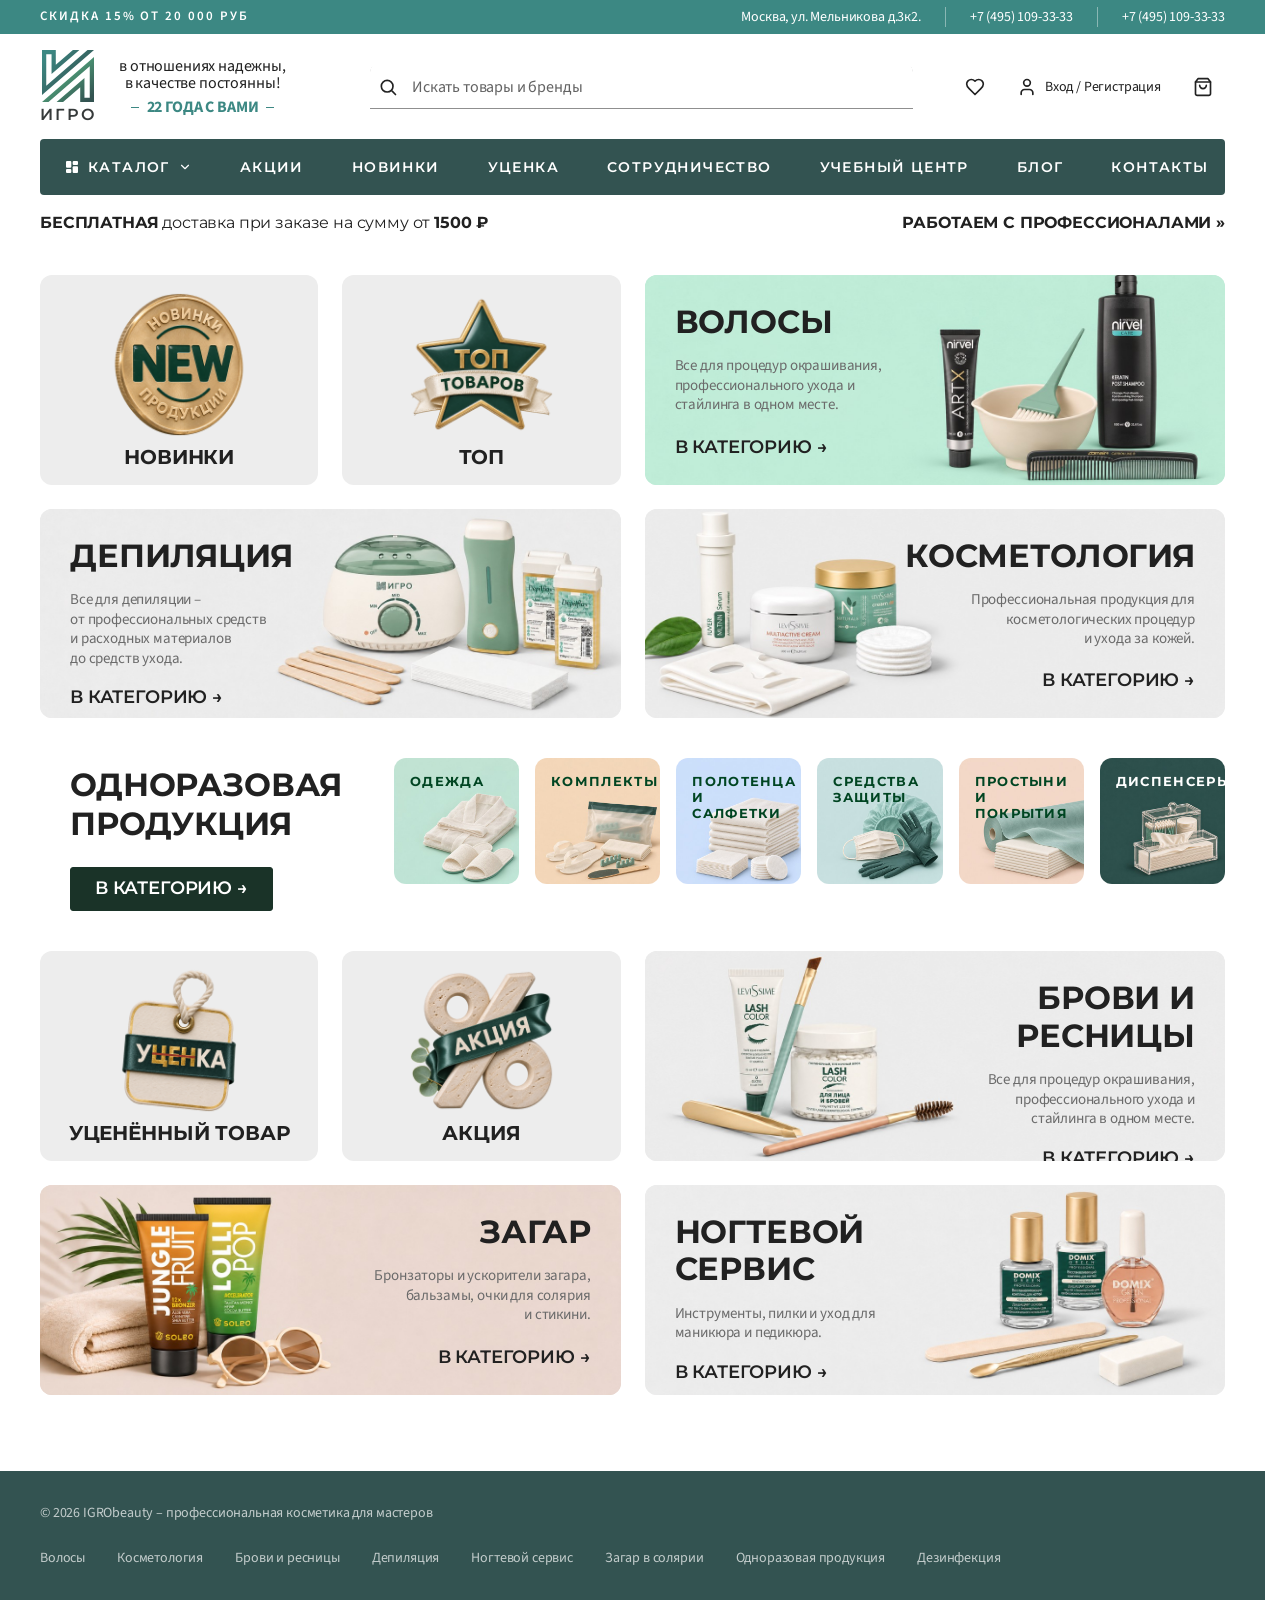
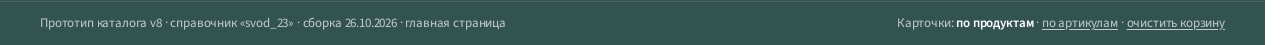
==== index.html @ 77a5858a "v8: копия каталога v7 (main, ab42304), версия v8, свои ключи корзины и избранного Co-Authored-By: Cl" ====
<!doctype html>
<html lang="ru">
<head>
<meta charset="utf-8">
<meta name="viewport" content="width=device-width, initial-scale=1">
<meta name="robots" content="noindex, nofollow">
<title>Каталог IGRObeauty – главная</title>
<link rel="stylesheet" href="ds/styles.css">
<link rel="stylesheet" href="styles.css">
</head>
<body class="igro" data-page="home" data-default="hair"><div class="ig-topbar"><div class="ig-container ig-topbar__inner">
  <div class="ig-topbar__promo">Скидка 15% от 20&nbsp;000 руб</div>
  <div class="ig-topbar__contacts"><span>Москва, ул. Мельникова д.3к2.</span><span class="ig-topbar__sep"></span><a href="tel:+74951093333">+7 (495) 109-33-33</a><span class="ig-topbar__sep"></span><a href="tel:+74951093333">+7 (495) 109-33-33</a></div>
</div></div><div class="ig-mast-slot"><div class="ig-mast is-clear" data-mast><header class="ig-header"><div class="ig-container ig-header__inner">
  <a class="ig-logo" href="index.html" aria-label="ИГРО – на главную"><span class="ig-logo__mark"><span class="ig-logo__sign"><svg class="ig-logo__svg" viewBox="0 0 343 343" aria-hidden="true" focusable="false"><path d="M0 0H91V97.674L203.908 0H246.706L63 158.919V28H28V235.476L300.202 0H343L0 296.721V0Z" fill="url(#lgA_l)"/><path d="M343 342.998H252V245.324L139.092 342.998H96.294L280 184.079V314.998H315V107.522L42.798 342.998H0L343 46.2773V342.998Z" fill="url(#lgB_l)"/><defs><linearGradient id="lgA_l" x1="246.404" y1="265.103" x2="13.109" y2="51.0724" gradientUnits="userSpaceOnUse"><stop stop-color="#335351"/><stop offset="1" stop-color="#3C8883"/></linearGradient><linearGradient id="lgB_l" x1="343" y1="292.837" x2="162.212" y2="80.1451" gradientUnits="userSpaceOnUse"><stop stop-color="#335351"/><stop offset="0.8898" stop-color="#50A27B"/></linearGradient></defs></svg><svg class="ig-logo__svg-dark" viewBox="0 0 343 343" aria-hidden="true" focusable="false"><path d="M0 0H91V97.674L203.908 0H246.706L63 158.919V28H28V235.476L300.202 0H343L0 296.721V0Z" fill="url(#lgA_d)"/><path d="M343 342.998H252V245.324L139.092 342.998H96.294L280 184.079V314.998H315V107.522L42.798 342.998H0L343 46.2773V342.998Z" fill="url(#lgB_d)"/><defs><linearGradient id="lgA_d" x1="246.404" y1="265.103" x2="13.109" y2="51.0724" gradientUnits="userSpaceOnUse"><stop stop-color="#94E6BC"/><stop offset="1" stop-color="#3C8883"/></linearGradient><linearGradient id="lgB_d" x1="343" y1="292.837" x2="162.212" y2="80.1451" gradientUnits="userSpaceOnUse"><stop stop-color="#94E6BC"/><stop offset="0.8898" stop-color="#50A27B"/></linearGradient></defs></svg></span><span class="ig-logo__word">ИГРО</span></span><span class="ig-logo__tagline"><span class="ig-logo__motto">в отношениях надежны,<br>в качестве постоянны!</span><span class="ig-logo__years">22 года с вами</span></span></a>
  <div class="igro-search ig-search" role="search"><span class="igro-search__icon"><i class="ig-ic ig-ic--search ig-ic-20" aria-hidden="true"></i></span><input class="igro-search__input" type="search" placeholder="Искать товары и бренды" aria-label="Поиск"></div>
  <div class="ig-actions"><button type="button" class="igro-icon-btn igro-icon-btn--ghost ig-search-btn" data-search-open aria-label="Поиск"><i class="ig-ic ig-ic--search ig-ic-20" aria-hidden="true"></i></button><button type="button" class="igro-icon-btn igro-icon-btn--ghost" aria-label="Избранное"><i class="ig-ic ig-ic--heart ig-ic-20" aria-hidden="true"></i></button><button type="button" class="ig-action" aria-label="Вход / Регистрация"><i class="ig-ic ig-ic--user ig-ic-20" aria-hidden="true"></i><span class="ig-action__label">Вход / Регистрация</span></button><button type="button" class="ig-action ig-cart" data-cart aria-label="Корзина пуста"><span class="ig-cart__icon"><i class="ig-ic ig-ic--cart ig-ic-20" aria-hidden="true"></i><span class="ig-cart__count" aria-hidden="true" hidden></span></span><span class="ig-cart__sum" aria-hidden="true" hidden></span></button></div>
</div></header><nav class="ig-mainnav"><div class="ig-container ig-mainnav__inner">
  <div class="ig-mainnav__list"><a class="ig-navlink" href="index.html" data-toggle="mega" aria-expanded="false"><i class="ig-ic ig-ic--grid ig-ic-16" aria-hidden="true"></i> Каталог <i class="ig-ic ig-ic--chevron ig-ic-14" aria-hidden="true"></i></a></div>
  <div class="ig-mainnav__list ig-mainnav__list--end"><a class="ig-navlink" href="#">Акции</a><a class="ig-navlink" href="#">Новинки</a><a class="ig-navlink" href="#">Уценка</a><a class="ig-navlink" href="#">Сотрудничество</a><a class="ig-navlink" href="#">Учебный центр</a><a class="ig-navlink" href="#">Блог</a><a class="ig-navlink" href="#">Контакты</a></div>
  </div>
  <div class="ig-mega ig-mega--sidebar" id="mega" aria-hidden="true"></div>
</nav></div></div><div id="page"><main class="ig-home">
<div class="ig-container">
  <div class="ig-home__strip">
    <p class="ig-home__delivery"><b>Бесплатная</b> доставка при заказе на&nbsp;сумму от&nbsp;<b>1500&nbsp;₽</b></p>
    <a class="ig-home__pro" href="#">Работаем с профессионалами&nbsp;»</a>
  </div>

  <h1 class="igro-sr-only">Каталог IGRObeauty</h1>

  <nav class="ig-home__top" aria-label="Подборки и разделы">
    <a class="ig-promo ig-promo--new" href="#"><img src="assets/home/promo-new.png" width="608" height="608" alt="" decoding="async"><span class="ig-promo__t">Новинки</span></a>
    <a class="ig-promo ig-promo--top" href="#"><img src="assets/home/promo-top.png" width="608" height="608" alt="" decoding="async"><span class="ig-promo__t">Топ</span></a>
    <a class="ig-cat" href="category.html" style="--cat-img: url(&quot;assets/home/cat-hair.jpg&quot;); --cat-bg: #bfecd8">
      <span class="ig-cat__body"><span class="ig-cat__t">Волосы</span><span class="ig-cat__d">Все для процедур окрашивания, профессионального ухода и стайлинга в&nbsp;одном месте.</span><span class="ig-cat__go">В категорию →</span></span>
    </a>
    <a class="ig-cat" href="category.html?id=depilation" style="--cat-img: url(&quot;assets/home/cat-depil.jpg&quot;); --cat-bg: #ededed">
      <span class="ig-cat__body"><span class="ig-cat__t">Депиляция</span><span class="ig-cat__d">Все для депиляции – от&nbsp;профессиональных средств и&nbsp;расходных материалов до&nbsp;средств ухода.</span><span class="ig-cat__go">В категорию →</span></span>
    </a>
    <a class="ig-cat ig-cat--end" href="category.html?id=cosmetology" style="--cat-img: url(&quot;assets/home/cat-cosmet.jpg&quot;); --cat-bg: #ededed">
      <span class="ig-cat__body"><span class="ig-cat__t">Косметология</span><span class="ig-cat__d">Профессиональная продукция для косметологических процедур и&nbsp;ухода за&nbsp;кожей.</span><span class="ig-cat__go">В категорию →</span></span>
    </a>
  </nav>


  <section class="ig-dispo" aria-labelledby="ig-dispo-t">
    <div class="ig-dispo__head">
      <h2 class="ig-dispo__t" id="ig-dispo-t">Одноразовая продукция</h2>
      <a class="igro-btn igro-btn--dark ig-dispo__btn" href="category.html?id=disposable">В категорию →</a>
    </div>
    <ul class="ig-dispo__list">
      <li><a class="ig-banner" data-banner="dispo-odnorazovaya-odezhda" href="subcategory.html?id=dispo-odnorazovaya-odezhda" title="Одноразовая одежда"><img class="ig-banner__img" src="assets/banners/dispo-odnorazovaya-odezhda.jpg" width="480" height="480" alt="" loading="lazy" decoding="async"><span class="ig-banner__t">Одежда</span></a></li>
      <li><a class="ig-banner" data-banner="dispo-odnorazovye-komplekty" href="subcategory.html?id=dispo-odnorazovye-komplekty" title="Одноразовые комплекты"><img class="ig-banner__img" src="assets/banners/dispo-odnorazovye-komplekty.jpg" width="480" height="480" alt="" loading="lazy" decoding="async"><span class="ig-banner__t">Комплекты</span></a></li>
      <li><a class="ig-banner" data-banner="dispo-polotenca-i-salfetki" href="subcategory.html?id=dispo-polotenca-i-salfetki" title="Полотенца и салфетки"><img class="ig-banner__img" src="assets/banners/dispo-polotenca-i-salfetki.jpg" width="480" height="480" alt="" loading="lazy" decoding="async"><span class="ig-banner__t">Полотенца и салфетки</span></a></li>
      <li><a class="ig-banner" data-banner="dispo-sredstva-dlya-zaschity" href="subcategory.html?id=dispo-sredstva-dlya-zaschity" title="Средства для защиты"><img class="ig-banner__img" src="assets/banners/dispo-sredstva-dlya-zaschity.jpg" width="480" height="480" alt="" loading="lazy" decoding="async"><span class="ig-banner__t">Средства защиты</span></a></li>
      <li><a class="ig-banner" data-banner="dispo-prostyni-i-pokrytiya" href="subcategory.html?id=dispo-prostyni-i-pokrytiya" title="Простыни и покрытия"><img class="ig-banner__img" src="assets/banners/dispo-prostyni-i-pokrytiya.jpg" width="480" height="480" alt="" loading="lazy" decoding="async"><span class="ig-banner__t">Простыни и покрытия</span></a></li>
      <li><a class="ig-banner" data-banner="dispo-dispensery-i-oborudovanie-dlya-rashodnyh-materialov" href="subcategory.html?id=dispo-dispensery-i-oborudovanie-dlya-rashodnyh-materialov" title="Диспенсеры и оборудование для расходных материалов"><img class="ig-banner__img" src="assets/banners/dispo-dispensery-i-oborudovanie-dlya-rashodnyh-materialov.jpg" width="480" height="480" alt="" loading="lazy" decoding="async"><span class="ig-banner__t">Диспенсеры</span></a></li>
    </ul>
  </section>

  <div class="ig-home__top">
    <a class="ig-promo ig-promo--markdown" href="#"><img src="assets/home/promo-markdown.png" width="608" height="608" alt="" decoding="async"><span class="ig-promo__t">Уценённый товар</span></a>
    <a class="ig-promo ig-promo--sale" href="#"><img src="assets/home/promo-sale.png" width="608" height="608" alt="" decoding="async"><span class="ig-promo__t">Акция</span></a>
    <a class="ig-cat ig-cat--end" href="category.html?id=brows" style="--cat-img: url(&quot;assets/home/cat-brows.jpg&quot;); --cat-bg: #ededed">
      <span class="ig-cat__body"><span class="ig-cat__t">Брови и ресницы</span><span class="ig-cat__d">Все для процедур окрашивания, профессионального ухода и стайлинга в&nbsp;одном месте.</span><span class="ig-cat__go">В категорию →</span></span>
    </a>
  </div>


  <div class="ig-cats">
    <a class="ig-cat ig-cat--end" href="category.html?id=tanning" style="--cat-img: url(&quot;assets/home/cat-tan.jpg&quot;); --cat-bg: #e8d7cf">
      <span class="ig-cat__body"><span class="ig-cat__t">Загар</span><span class="ig-cat__d">Бронзаторы и&nbsp;ускорители загара, бальзамы, очки для солярия и&nbsp;стикини.</span><span class="ig-cat__go">В категорию →</span></span>
    </a>
    <a class="ig-cat" href="category.html?id=nails" style="--cat-img: url(&quot;assets/home/cat-nails.jpg&quot;); --cat-bg: #ededed">
      <span class="ig-cat__body"><span class="ig-cat__t">Ногтевой сервис</span><span class="ig-cat__d">Инструменты, пилки и&nbsp;уход для маникюра и&nbsp;педикюра.</span><span class="ig-cat__go">В категорию →</span></span>
    </a>
  </div>
</div>
</main></div><div class="ig-scrim" data-close></div><aside class="ig-drawer" id="drawer-filters" role="dialog" aria-modal="true" aria-labelledby="drawer-filters-title" aria-hidden="true">
  <div class="ig-drawer__head"><h2 class="igro-h3 ig-drawer__title" id="drawer-filters-title">Фильтры</h2><button type="button" class="igro-icon-btn igro-icon-btn--ghost ig-drawer__close" data-close aria-label="Закрыть"><i class="ig-ic ig-ic--close ig-ic-20" aria-hidden="true"></i></button></div>
  <div class="ig-drawer__body ig-facets"></div>
  <div class="ig-drawer__foot"><button type="button" class="igro-btn igro-btn--primary igro-btn--lg" data-apply>Показать</button><button type="button" class="igro-btn igro-btn--secondary igro-btn--lg" data-close data-reset>Сбросить</button></div>
</aside><footer class="ig-footer"><div class="ig-container ig-footer__inner">
  <span>© 2026 IGRObeauty&nbsp;– профессиональная косметика для мастеров</span>
  <nav class="ig-footer__nav" id="ig-footer-nav"></nav>
</div><div class="ig-container ig-proto" id="ig-proto"></div></footer>
<script src="data.js"></script>
<script src="render.js"></script>
<script src="script.js"></script>
</body>
</html>
---- ds/styles.css ----
/* ==========================================================================
   IGRObeauty Design System — global entry point (v7).
   Consumers link THIS one file. Imports only; no rules declared here.
   ========================================================================== */
@import url("tokens/fonts.css");
@import url("tokens/colors.css");
@import url("tokens/typography.css");
@import url("tokens/spacing.css");
@import url("tokens/elevation.css");
@import url("tokens/layout.css");
@import url("tokens/deprecated.css");
@import url("tokens/base.css");
@import url("components.css");
---- styles.css ----
/* ==========================================================================
   IGRObeauty — каталог v8: стили страниц поверх дизайн-системы.
   Дизайн-система — DS 3.0 (igro-design-system/igrobeauty-ds, метка ds-3.0; в Figma — «0. Design System 3.0»),
   копия лежит в ds/ и подключается раньше этого файла: токены, base.css и компоненты igro-*.

   Правила ДС, которым следует файл:
   · только семантические токены: цвет --text-* / --surface-* / --border-* / --action-*, размеры --font-size-*,
     отступы --space-*, радиусы по роли, слои --z-*;
   · наведение — только внутри @media (hover: hover), нажатие — :active со scale(var(--press-scale));
   · фокус с клавиатуры — общий :focus-visible из ds/tokens/base.css, здесь его не убираем;
   · где у ДС есть компонент (кнопка, чип, крошки, пагинация, меню, чекбокс, переключатель, аккордеон,
     счётчик, цена, тост, пустое состояние) — разметка использует его классы igro-*, а здесь только раскладка.
   Значения не из ДС помечены комментарием: это геометрия из макетов Figma или цвета, взятые с картинок.
   ========================================================================== */

/* ==========================================================================
   ИКОНКИ — пути из набора ДС (components/core/Icon.jsx: сетка 24, линия 2, скруглённые концы).
   Рисуются маской, цвет берут из currentColor. Стрелки влево и фильтра в наборе нет — они из Lucide (readme §11).
   ========================================================================== */
.ig-ic {
  display: inline-block;
  flex: none;
  width: 20px; height: 20px;
  background-color: currentColor;
  -webkit-mask: var(--ic) center / contain no-repeat;
  mask: var(--ic) center / contain no-repeat;
}
.ig-ic-14 { width: 14px; height: 14px; }
.ig-ic-16 { width: 16px; height: 16px; }
.ig-ic-18 { width: 18px; height: 18px; }
.ig-ic-20 { width: 20px; height: 20px; }
.ig-ic-22 { width: 22px; height: 22px; }
.ig-ic-24 { width: 24px; height: 24px; }
.ig-ic--search      { --ic: url("data:image/svg+xml,%3Csvg%20xmlns=%27http://www.w3.org/2000/svg%27%20viewBox=%270%200%2024%2024%27%20fill=%27none%27%20stroke=%27%23000%27%20stroke-width=%272%27%20stroke-linecap=%27round%27%20stroke-linejoin=%27round%27%3E%3Cpath%20d=%27M11%2018C14.866%2018%2018%2014.866%2018%2011C18%207.13401%2014.866%204%2011%204C7.13401%204%204%207.13401%204%2011C4%2014.866%207.13401%2018%2011%2018Z%27/%3E%3Cpath%20d=%27M21%2021L17%2017%27/%3E%3C/svg%3E"); }
.ig-ic--heart       { --ic: url("data:image/svg+xml,%3Csvg%20xmlns=%27http://www.w3.org/2000/svg%27%20viewBox=%270%200%2024%2024%27%20fill=%27none%27%20stroke=%27%23000%27%20stroke-width=%272%27%20stroke-linecap=%27round%27%20stroke-linejoin=%27round%27%3E%3Cpath%20d=%27M19%2014C20.49%2012.54%2022%2010.79%2022%208.5C22%207.04131%2021.4205%205.64236%2020.3891%204.61091C19.3576%203.57946%2017.9587%203%2016.5%203C14.74%203%2013.5%203.5%2012%205C10.5%203.5%209.26%203%207.5%203C6.04131%203%204.64236%203.57946%203.61091%204.61091C2.57946%205.64236%202%207.04131%202%208.5C2%2010.8%203.5%2012.55%205%2014L12%2021L19%2014Z%27/%3E%3C/svg%3E"); }
.ig-ic--user        { --ic: url("data:image/svg+xml,%3Csvg%20xmlns=%27http://www.w3.org/2000/svg%27%20viewBox=%270%200%2024%2024%27%20fill=%27none%27%20stroke=%27%23000%27%20stroke-width=%272%27%20stroke-linecap=%27round%27%20stroke-linejoin=%27round%27%3E%3Cpath%20d=%27M19%2021V19C19%2017.9391%2018.5786%2016.9217%2017.8284%2016.1716C17.0783%2015.4214%2016.0609%2015%2015%2015H9C7.93913%2015%206.92172%2015.4214%206.17157%2016.1716C5.42143%2016.9217%205%2017.9391%205%2019V21%27/%3E%3Cpath%20d=%27M12%2011C14.2091%2011%2016%209.20914%2016%207C16%204.79086%2014.2091%203%2012%203C9.79086%203%208%204.79086%208%207C8%209.20914%209.79086%2011%2012%2011Z%27/%3E%3C/svg%3E"); }
.ig-ic--cart        { --ic: url("data:image/svg+xml,%3Csvg%20xmlns=%27http://www.w3.org/2000/svg%27%20viewBox=%270%200%2024%2024%27%20fill=%27none%27%20stroke=%27%23000%27%20stroke-width=%272%27%20stroke-linecap=%27round%27%20stroke-linejoin=%27round%27%3E%3Cpath%20d=%27M6%202L3%206V20C3%2020.5304%203.21071%2021.0391%203.58579%2021.4142C3.96086%2021.7893%204.46957%2022%205%2022H19C19.5304%2022%2020.0391%2021.7893%2020.4142%2021.4142C20.7893%2021.0391%2021%2020.5304%2021%2020V6L18%202H6Z%27/%3E%3Cpath%20d=%27M3%206H21%27/%3E%3Cpath%20d=%27M16%2010C16%2011.0609%2015.5786%2012.0783%2014.8284%2012.8284C14.0783%2013.5786%2013.0609%2014%2012%2014C10.9391%2014%209.92172%2013.5786%209.17157%2012.8284C8.42143%2012.0783%208%2011.0609%208%2010%27/%3E%3C/svg%3E"); }
.ig-ic--grid        { --ic: url("data:image/svg+xml,%3Csvg%20xmlns=%27http://www.w3.org/2000/svg%27%20viewBox=%270%200%2024%2024%27%20fill=%27none%27%20stroke=%27%23000%27%20stroke-width=%272%27%20stroke-linecap=%27round%27%20stroke-linejoin=%27round%27%3E%3Cpath%20d=%27M4%2013H11V4H4V13ZM13%2020H20V11H13V20ZM13%204V9H20V4H13ZM4%2020H11V15H4V20Z%27/%3E%3C/svg%3E"); }
.ig-ic--arrow-left  { --ic: url("data:image/svg+xml,%3Csvg%20xmlns=%27http://www.w3.org/2000/svg%27%20viewBox=%270%200%2024%2024%27%20fill=%27none%27%20stroke=%27%23000%27%20stroke-width=%272%27%20stroke-linecap=%27round%27%20stroke-linejoin=%27round%27%3E%3Cpath%20d=%27M19%2012H5M11%2018L5%2012L11%206%27/%3E%3C/svg%3E"); }
.ig-ic--arrow-right { --ic: url("data:image/svg+xml,%3Csvg%20xmlns=%27http://www.w3.org/2000/svg%27%20viewBox=%270%200%2024%2024%27%20fill=%27none%27%20stroke=%27%23000%27%20stroke-width=%272%27%20stroke-linecap=%27round%27%20stroke-linejoin=%27round%27%3E%3Cpath%20d=%27M5%2012H19M13%2018L19%2012L13%206%27/%3E%3C/svg%3E"); }
.ig-ic--filter      { --ic: url("data:image/svg+xml,%3Csvg%20xmlns=%27http://www.w3.org/2000/svg%27%20viewBox=%270%200%2024%2024%27%20fill=%27none%27%20stroke=%27%23000%27%20stroke-width=%272%27%20stroke-linecap=%27round%27%20stroke-linejoin=%27round%27%3E%3Cpath%20d=%27M3%206H21M7%2012H17M10%2018H14%27/%3E%3C/svg%3E"); }
.ig-ic--close       { --ic: url("data:image/svg+xml,%3Csvg%20xmlns=%27http://www.w3.org/2000/svg%27%20viewBox=%270%200%2024%2024%27%20fill=%27none%27%20stroke=%27%23000%27%20stroke-width=%272%27%20stroke-linecap=%27round%27%20stroke-linejoin=%27round%27%3E%3Cpath%20d=%27M6%206L18%2018M18%206L6%2018%27/%3E%3C/svg%3E"); }
.ig-ic--chevron     { --ic: url("data:image/svg+xml,%3Csvg%20xmlns=%27http://www.w3.org/2000/svg%27%20viewBox=%270%200%2024%2024%27%20fill=%27none%27%20stroke=%27%23000%27%20stroke-width=%272%27%20stroke-linecap=%27round%27%20stroke-linejoin=%27round%27%3E%3Cpath%20d=%27M6%209L12%2015L18%209%27/%3E%3C/svg%3E"); }
.ig-ic--chevron-left{ --ic: url("data:image/svg+xml,%3Csvg%20xmlns=%27http://www.w3.org/2000/svg%27%20viewBox=%270%200%2024%2024%27%20fill=%27none%27%20stroke=%27%23000%27%20stroke-width=%272%27%20stroke-linecap=%27round%27%20stroke-linejoin=%27round%27%3E%3Cpath%20d=%27M15%206L9%2012L15%2018%27/%3E%3C/svg%3E"); }
.ig-ic--chevron-right{ --ic: url("data:image/svg+xml,%3Csvg%20xmlns=%27http://www.w3.org/2000/svg%27%20viewBox=%270%200%2024%2024%27%20fill=%27none%27%20stroke=%27%23000%27%20stroke-width=%272%27%20stroke-linecap=%27round%27%20stroke-linejoin=%27round%27%3E%3Cpath%20d=%27M9%206L15%2012L9%2018%27/%3E%3C/svg%3E"); }
.ig-ic--check       { --ic: url("data:image/svg+xml,%3Csvg%20xmlns=%27http://www.w3.org/2000/svg%27%20viewBox=%270%200%2024%2024%27%20fill=%27none%27%20stroke=%27%23000%27%20stroke-width=%272%27%20stroke-linecap=%27round%27%20stroke-linejoin=%27round%27%3E%3Cpath%20d=%27M5%2013L9%2017L19%207%27/%3E%3C/svg%3E"); }
.ig-ic--plus        { --ic: url("data:image/svg+xml,%3Csvg%20xmlns=%27http://www.w3.org/2000/svg%27%20viewBox=%270%200%2024%2024%27%20fill=%27none%27%20stroke=%27%23000%27%20stroke-width=%272%27%20stroke-linecap=%27round%27%20stroke-linejoin=%27round%27%3E%3Cpath%20d=%27M12%205V19M5%2012H19%27/%3E%3C/svg%3E"); }
.ig-ic--minus       { --ic: url("data:image/svg+xml,%3Csvg%20xmlns=%27http://www.w3.org/2000/svg%27%20viewBox=%270%200%2024%2024%27%20fill=%27none%27%20stroke=%27%23000%27%20stroke-width=%272%27%20stroke-linecap=%27round%27%20stroke-linejoin=%27round%27%3E%3Cpath%20d=%27M5%2012H19%27/%3E%3C/svg%3E"); }

/* ==========================================================================
   ОСНОВА — фон, шрифт и цвет текста задаёт body.igro (ds/tokens/base.css)
   ========================================================================== */
html { -webkit-text-size-adjust: 100%; scrollbar-gutter: stable; }
/* заливка текущего раздела в ряду чипов групп. Цвет #50A27B задан пользователем 12.10,
   в палитре ДС его нет. Белый текст на нём — 3,1:1, ниже AA для текста 14–16 px */
:root { --ig-on: #50a27b; }
img { display: block; max-width: 100%; }
button { font-family: inherit; letter-spacing: inherit; }
a { color: var(--text-link); text-decoration: none; }
ul { margin: 0; padding: 0; list-style: none; }

.ig-container {
  max-width: var(--container-xl);
  margin: 0 auto;
  padding-inline: var(--gutter-lg);
}

/* ==========================================================================
   ВЕРХНЯЯ ПОЛОСА — по макету Figma «IB — my DESIGN», узел 2589:3889 (12.10.2026): бирюзовая, 34 px.
   Цвет #3C8883 — из макета, в палитре ДС его нет (ближайший — Info Teal #2D747E); белый текст на нём — 4,2:1.
   Шрифт макета Ubuntu заменён шрифтами ДС, кегль надписи 12 px — нижним пределом шкалы 13 px
   ========================================================================== */
.ig-topbar {
  --ig-topbar: #3c8883;
  background: var(--ig-topbar);
  color: var(--text-on-dark);
  font-size: var(--font-size-micro);
}
.ig-topbar__inner {
  display: flex;
  align-items: center;
  justify-content: space-between;
  gap: var(--space-4);
  min-height: 34px;
  padding-block: var(--space-1);
}
.ig-topbar__promo {
  text-transform: uppercase;
  font-weight: var(--weight-semibold);
  letter-spacing: var(--tracking-looser);
}
.ig-topbar__contacts {
  display: flex;
  align-items: center;
  gap: var(--space-4);
  font-size: var(--font-size-body-sm);
  color: var(--text-on-dark);
  white-space: nowrap;
}
.ig-topbar__contacts a { color: var(--text-on-dark); text-underline-offset: 2px; }
.ig-topbar__sep { width: 1px; height: 20px; background: var(--decor-on-dark); }
@media (hover: hover) {
  .ig-topbar__contacts a:hover { color: var(--text-on-dark); text-decoration: underline; }
}

/* ==========================================================================
   ШАПКА: логотип · поиск (SearchField) · действия (IconButton)
   ========================================================================== */
.ig-header { background: var(--surface-card); border-bottom: 1px solid var(--border-subtle); }
.ig-header__inner {
  display: flex;
  align-items: center;
  gap: var(--space-6);
  padding-block: var(--space-3);
}
/* логотип — по макету 2589:3889: знак, под ним «ИГРО», справа девиз и «— 22 года с вами —».
   Цвета и кегль слова «ИГРО» — цвета логотипа из макета, не токены ДС */
.ig-logo {
  --logo-ink: #335351;
  --logo-green: #50a27b;
  flex: none;
  display: inline-flex;
  align-items: center;
  gap: var(--space-4);
  color: var(--text-default);
}
.ig-logo__mark { display: flex; flex-direction: column; align-items: center; gap: var(--space-1); }
.ig-logo__img { display: block; width: 65px; height: auto; }
.ig-logo__word {
  margin-right: -0.15em;             /* разрядка не добавляет хвост справа — слово стоит ровно по центру знака */
  font-family: var(--font-heading);
  font-weight: var(--weight-semibold);
  font-size: 19px;
  line-height: 1;
  letter-spacing: 0.15em;
  color: var(--logo-ink);
}
.ig-logo__tagline { display: flex; flex-direction: column; align-items: center; gap: var(--space-2); text-align: center; }
.ig-logo__motto { font-size: var(--font-size-body); line-height: 1.05; color: var(--text-default); }
.ig-logo__years {
  display: inline-flex;
  align-items: center;
  gap: var(--space-2);
  font-size: var(--font-size-body);
  font-weight: var(--weight-bold);
  line-height: 1;
  text-transform: uppercase;
  color: var(--mast-mark-accent, #3c8883);   /* 27.10: как полосы знака – цвет плашки «Скидка 15 %» (.ig-topbar), на тёмном фоне #6BB5B0; было --logo-green */
}
.ig-logo__years::before,
.ig-logo__years::after { content: ""; width: var(--space-2); height: 1px; background: currentColor; }
.ig-search { flex: 1 1 auto; }
.ig-search .igro-search__input { min-width: 0; }

.ig-actions { flex: none; display: flex; align-items: center; gap: var(--space-2); }
/* «Вход / Регистрация» — кнопка с подписью в стиле ghost IconButton */
.ig-action {
  display: inline-flex;
  align-items: center;
  gap: var(--space-2);
  height: var(--size-control-md);
  padding: 0 var(--space-2_5);
  border: 0;
  border-radius: var(--radius-field);
  background: transparent;
  color: var(--text-muted);
  font-size: var(--font-size-body-sm);
  cursor: pointer;
  transition: background var(--duration-fast) ease, color var(--duration-fast) ease, transform var(--duration-fast) ease;
}
.ig-action:active { transform: scale(var(--press-scale)); }
@media (hover: hover) {
  .ig-action:hover { background: var(--surface-sunken); color: var(--text-default); }
}
/* корзина в шапке (имитация): кружок с числом товаров на иконке и сумма рядом — как в шапке макета 2589:3889.
   Кружок — как счётчик корзины в витрине ДС (ui_kits/storefront): заливка Accent strong, белые цифры */
.ig-cart { gap: var(--space-3_5); color: var(--text-default); }
.ig-cart__icon { position: relative; display: inline-flex; }
.ig-cart__count {
  position: absolute;
  top: -10px;
  left: 11px;                         /* кружок на правом верхнем углу иконки, сумма отодвинута на ширину кружка */
  display: inline-flex;
  align-items: center;
  justify-content: center;
  min-width: 20px;
  height: 20px;
  padding: 0 var(--space-1);
  border-radius: var(--radius-pill);
  background: #50a27b;                  /* 27.10, было --action-accent-strong */
  color: var(--text-on-dark);
  font-size: var(--font-size-micro);
  font-weight: var(--weight-bold);
  line-height: 1;
  box-shadow: 0 0 0 2px var(--surface-card);
}
.ig-cart__sum { font-size: var(--font-size-body); font-weight: var(--weight-semibold); white-space: nowrap; font-variant-numeric: tabular-nums; }
.ig-cart__count[hidden],
.ig-cart__sum[hidden] { display: none; }
.ig-proto__link { padding: 0; border: 0; background: none; font: inherit; color: inherit; text-decoration: underline; text-underline-offset: 2px; cursor: pointer; }

/* ==========================================================================
   ГЛАВНОЕ МЕНЮ — тёмная полоса
   ========================================================================== */
.ig-mainnav { position: relative; background: var(--surface-band-dark); color: var(--text-on-dark); }
.ig-mainnav__inner {
  display: flex;
  align-items: stretch;
  justify-content: space-between;
  min-height: var(--size-field);
}
.ig-mainnav__list { display: flex; align-items: stretch; }
.ig-mainnav__list--end { margin-left: auto; }
.ig-navlink {
  display: inline-flex;
  align-items: center;
  gap: var(--space-2);
  padding: 0 var(--space-4);
  border: 0;
  background: none;
  color: var(--text-on-dark);
  font-family: var(--font-heading);
  font-weight: var(--weight-semibold);
  font-size: var(--font-size-body-sm);
  letter-spacing: var(--tracking-loose);
  text-transform: uppercase;
  white-space: nowrap;
  cursor: pointer;
  transition: background var(--duration-fast) ease;
}
.ig-navlink[aria-expanded="true"] { background: var(--wash-on-dark); }
@media (hover: hover) {
  .ig-navlink:hover { color: var(--text-on-dark); background: var(--wash-on-dark); }
}

/* ==========================================================================
   ВЫПАДАЮЩИЙ КАТАЛОГ
   ========================================================================== */
.ig-mega {
  position: absolute;
  left: 0; right: 0; top: 100%;
  z-index: var(--z-dropdown);
  background: var(--surface-card);
  border-top: 1px solid var(--border-subtle);
  border-radius: 0 0 var(--radius-panel) var(--radius-panel);
  box-shadow: var(--shadow-pop);
  /* открытие — «шторка» сверху вниз (clip-path) с проявлением и коротким сдвигом; закрытие — обратно.
     Поля clip-path по бокам и снизу (48 px) оставляют место для тени --shadow-pop */
  visibility: hidden;
  opacity: 0;
  pointer-events: none;
  transform: translateY(calc(-1 * var(--space-2)));
  clip-path: inset(0 -48px 100% -48px);
  transition: opacity var(--duration-fast) ease, transform var(--duration-base) var(--ease-standard),
              clip-path var(--duration-base) var(--ease-standard), visibility 0s linear var(--duration-base);
}
.ig-mega.is-open {
  visibility: visible;
  opacity: 1;
  pointer-events: auto;
  transform: none;
  clip-path: inset(0 -48px -48px -48px);
  transition: opacity var(--duration-fast) ease, transform var(--duration-base) var(--ease-standard),
              clip-path var(--duration-base) var(--ease-standard), visibility 0s;
}
/* пока меню открыто, страница под ним приглушена; затемнение не ловит мышь — уход с меню закрывает его, как раньше */
.ig-mainnav::after {
  content: "";
  position: absolute;
  left: 0; right: 0; top: 100%;
  height: 100vh;
  z-index: calc(var(--z-dropdown) - 1);
  background: var(--overlay-scrim);
  opacity: 0;
  visibility: hidden;
  pointer-events: none;
  transition: opacity var(--duration-base) var(--ease-standard), visibility 0s linear var(--duration-base);
}
.ig-mainnav:has(.ig-mega.is-open)::after {
  opacity: 0.5;
  visibility: visible;
  transition: opacity var(--duration-base) var(--ease-standard), visibility 0s;
}
/* стрелка у «Каталога» поворачивается, пока меню открыто */
.ig-navlink .ig-ic--chevron { transition: transform var(--duration-base) var(--ease-standard); }
.ig-navlink[aria-expanded="true"] .ig-ic--chevron { transform: rotate(180deg); }
/* колонки раздела не анимируются: при открытии меню и при переходе на другой раздел появляются сразу (решение 12.10) */
.ig-mega__inner { padding: var(--space-5) var(--space-6) var(--space-7); }
.ig-mega__cats {
  display: flex;
  flex-wrap: wrap;
  gap: var(--space-2);
  padding-bottom: var(--space-4);
  margin-bottom: var(--space-5);
  border-bottom: 1px solid var(--border-subtle);
}
/* вкладка категории: выбранная — заливка House, как Tab в ДС */
.ig-mega__cat {
  padding: var(--space-2) var(--space-3);
  border: 0;
  border-radius: var(--radius-field);
  background: none;
  color: var(--text-default);
  font-size: var(--font-size-body-sm);
  text-decoration: none;
  cursor: pointer;
  transition: background var(--duration-fast) ease, color var(--duration-fast) ease;
}
.ig-mega__cat.is-active { background: var(--surface-inverse); color: var(--text-on-dark); }
.ig-mega__cols { display: flex; gap: var(--space-6) var(--space-5); }
.ig-mega__cols[hidden] { display: none !important; }
.ig-mega__cols > div { flex: 1 1 0; min-width: 0; }
.ig-mega__group-title {
  margin: 0;
  font-family: var(--font-heading);
  font-weight: var(--weight-bold);
  font-size: var(--font-size-h5);
  letter-spacing: var(--tracking-tight);
  color: var(--text-heading);
}
.ig-mega__group-title a { color: inherit; }
.ig-mega__group + .ig-mega__group { margin-top: var(--space-5); }
/* без пустых промежутков между пунктами: ссылка – на всю ширину колонки, расстояние между пунктами – её поля
   (наведение не «проваливается» между пунктами, 23.10); заголовок группы – с полями 4 px сверху и снизу */
.ig-mega__links li { margin-bottom: 0; }
.ig-mega__links a { display: block; padding-block: calc(var(--space-2) / 2); color: var(--text-default); font-size: var(--font-size-body-sm); line-height: 1.3; }
.ig-mega__group-title a { display: inline-block; padding-block: var(--space-1); }
/* при наведении ссылки зеленеют; у подразделов (заголовки колонок) ещё и прорисовывается линия слева направо –
   вдвое быстрее, чем было до 19.10 (половина --duration-base, 0,15 с). У под-подразделов (списки) линии нет */
.ig-mega__group-title a,
.ig-mega__links a { position: relative; transition: color var(--duration-fast) ease; }
.ig-mega__group-title a::after {
  content: "";
  position: absolute;
  left: 0; right: 0; bottom: 1px;          /* под текстом: верх линии там же, где был у линии 1 px */
  height: 2px;                             /* 2 px (23.10; было 1 px) */
  background: currentColor;
  transform: scaleX(0);
  transform-origin: left center;
  transition: transform calc(var(--duration-base) / 2) var(--ease-standard);
}
.ig-mega__marker { display: none; }
.ig-mega__close { display: none; }
@media (hover: hover) {
  .ig-mega__cat:not(.is-active):hover { background: var(--surface-subtle); color: var(--text-default); }
  .ig-mega__group-title a:hover,
  .ig-mega__links a:hover { color: var(--text-link); }
  .ig-mega__group-title a:hover::after { transform: scaleX(1); }
}
/* под-подразделы: при наведении текст сдвигается вправо на 8 px, слева проявляется квадратик 4 px цвета ссылки (23.10).
   Сдвигается только текст (span) – сама ссылка на месте, наведение не срывается у левого края */
.ig-mega__links a { transition-duration: calc(var(--duration-fast) / 2); }   /* цвет – тоже вдвое быстрее (23.10) */
.ig-mega__links a span { display: inline-block; transition: transform calc(var(--duration-fast) / 2) var(--ease-standard); }   /* вдвое быстрее (23.10) */
.ig-mega__links a::before {
  content: "";
  position: absolute;
  left: 0;
  top: calc(var(--space-2) / 2 + 0.65em - 2px);   /* по центру первой строки текста */
  width: 4px; height: 4px;
  background: currentColor;
  opacity: 0;
  transform: scale(0);
  transition: opacity calc(var(--duration-fast) / 2) ease, transform calc(var(--duration-fast) / 2) var(--ease-standard);
}
@media (hover: hover) {
  .ig-mega__links a:hover span { transform: translateX(8px); }
  .ig-mega__links a:hover::before { opacity: 1; transform: scale(1); }
}
/* разделы — вертикальными вкладками слева */
@media (min-width: 901px) {
  .ig-mega--sidebar .ig-mega__inner {
    display: grid;
    grid-template-columns: 256px minmax(0, 1fr);   /* 27.10: было 232 – «Одноразовая продукция» полужирным переносилась */
    gap: var(--space-6);
    align-items: start;
  }
  .ig-mega--sidebar .ig-mega__cats {
    grid-area: 1 / 1;
    flex-direction: column;
    flex-wrap: nowrap;
    gap: 2px;
    margin: 0;
    padding: 0 var(--space-5) 0 0;
    border-bottom: 0;
    border-right: 1px solid var(--border-subtle);
    align-self: stretch;
  }
  .ig-mega--sidebar .ig-mega__cat { position: relative; width: 100%; text-align: left; padding: var(--space-2_5) var(--space-5) var(--space-2_5) var(--space-3); }
  /* выбранный раздел — контур графитом 1,5 px без заливки (27.10, вариант 2 из output/2026-10-27_mega-category-highlight;
     до того – тёмная плашка House), переезжает к наведённому пункту (позицию ставит script.js); текст полужирный,
     справа – стрелка ›, «ведущая» в колонки раздела */
  .ig-mega--sidebar .ig-mega__cats { position: relative; }
  .ig-mega--sidebar .ig-mega__marker {
    display: block;
    position: absolute;
    top: 0; left: 0; right: var(--space-5);
    height: var(--marker-h, 0);
    border-radius: var(--radius-field);
    box-shadow: inset 0 0 0 1.5px var(--text-default);
    transform: translateY(var(--marker-y, 0));
    pointer-events: none;
    transition: none;   /* 27.10: контур встаёт у наведённого раздела сразу, без переезда (до того – 0,15 с) */
  }
  .ig-mega--sidebar .ig-mega__cats.is-instant .ig-mega__marker { transition: none; }
  .ig-mega--sidebar .ig-mega__cat.is-active { background: transparent; color: var(--text-default); font-weight: var(--weight-semibold); }
  .ig-mega--sidebar .ig-mega__cat::after {
    content: "";
    position: absolute;
    right: 14px;
    top: 50%;
    width: 7px; height: 7px;
    border: solid currentColor;
    border-width: 1.5px 1.5px 0 0;
    opacity: 0;
    transform: translate(-4px, -50%) rotate(45deg);
  }
  /* стрелка проявляется со сдвигом слева, а у раздела, с которого ушёл курсор, пропадает сразу (27.10):
     переход задан только выбранному пункту */
  .ig-mega--sidebar .ig-mega__cat.is-active::after {
    opacity: 1;
    transform: translate(0, -50%) rotate(45deg);
    transition: opacity calc(var(--duration-base) / 2) ease, transform calc(var(--duration-base) / 2) var(--ease-standard);
  }
  .ig-mega--sidebar .ig-mega__cat { transition: none; }   /* текст выбранного раздела – сразу, вместе с контуром (27.10) */
  .ig-mega--sidebar .ig-mega__cols { grid-area: 1 / 2; }
  .ig-mega--sidebar .ig-mega__links a,
  .ig-mega--sidebar .ig-mega__group-title a { overflow-wrap: anywhere; }
}

/* ==========================================================================
   ШАПКА СТРАНИЦЫ ПОДКАТЕГОРИИ И ГРУППЫ — тёплая полоса (--surface-promo — для hero-полос),
   крошки (Breadcrumb) и заголовок .igro-promo в обычном регистре
   ========================================================================== */
.ig-hero { padding-block: var(--space-7); background: var(--surface-promo); text-align: center; }
.ig-hero .igro-crumbs__list { justify-content: center; }
/* зелёная ссылка на кремовом фоне — 4,4:1, ниже AA; ссылки крошек здесь тёмные, подчёркивание остаётся */
.ig-hero .igro-crumbs__link { color: var(--text-default); }
/* текущая страница – цвет ссылок, прозрачность 30 % (27.10): серый --text-muted терялся на тёмной шапке «Мужского ухода» */
.ig-hero .igro-crumbs__current { color: color-mix(in srgb, var(--text-default) 70%, transparent); }
.ig-hero__title { margin: var(--space-3) 0 0; color: var(--text-title); }   /* 26.10: заголовок подкатегории и группы – графитовый Ink #212121 (ДС --text-title), не зелёный --text-heading */
/* фон-текстура подкатегории (адрес картинки — в --hero-tex у полосы); пока она грузится, видна тёплая полоса */
.ig-hero--tex { background: var(--surface-promo) var(--hero-tex) center / cover no-repeat; }

/* ==========================================================================
   РАЗДЕЛЫ ЧИПАМИ (группы подкатегории) и стрелки прокрутки рядов
   ========================================================================== */
.ig-directions { padding-block: var(--space-2); }
.ig-directions__wrap { position: relative; display: flex; align-items: center; }
.ig-directions__track {
  display: flex;
  gap: var(--space-3);
  width: 100%;
  overflow-x: auto;
  padding-block: var(--space-2);
  scroll-behavior: smooth;
  scrollbar-width: none;
}
.ig-directions__track::-webkit-scrollbar { display: none; }
/* раздел — ссылка-пилюля с иконкой; текущий — как выбранная опция ДС: рамка House + кольцо */
.ig-direction {
  flex: none;
  display: inline-flex;
  align-items: center;
  gap: var(--space-2_5);
  padding: var(--space-2) var(--space-4) var(--space-2) var(--space-2);
  border: 1px solid var(--border-default);
  border-radius: var(--radius-pill);
  background: var(--surface-card);
  color: var(--text-default);
  font-size: var(--font-size-body);
  cursor: pointer;
  transition: border-color var(--duration-fast) ease, box-shadow var(--duration-fast) ease, transform var(--duration-fast) ease;
}
.ig-direction:active { transform: scale(var(--press-scale)); }
/* текущий раздел — заливка --ig-on (в ДС выбранная опция — рамка House с кольцом) */
.ig-direction[aria-current="page"] { background: var(--ig-on); border-color: var(--ig-on); color: var(--text-on-dark); }
.ig-direction__dot { flex: none; width: 48px; height: 48px; border-radius: var(--radius-pill); background: var(--surface-sunken); }
/* чип с иконкой группы: иконка высотой 96 px крупнее самого чипа (52 px) и выходит за него сверху и снизу.
   У файлов иконок прозрачные поля по бокам обрезаны, поэтому иконка стоит в строке чипа обычным элементом
   и отступ от рисунка до текста у всех чипов одинаковый. Отрицательные поля сверху и снизу — чтобы иконка
   не меняла высоту чипа. У разделов без иконок (не «Волосы») остаётся кружок */
.ig-direction--icon {
  --dir-icon: 96px;
  min-height: var(--size-control-lg);
  padding: var(--space-2) var(--space-4) var(--space-2) var(--space-2);
}
.ig-direction__icon {
  flex: none;
  width: auto;
  height: var(--dir-icon);
  margin-block: calc(var(--dir-icon) / -2);
  pointer-events: none;
  /* 26.10: нижняя половина иконки обрезана маской по форме чипа – по нижней границе и по скруглению левого края
     до середины чипа по высоте; верхняя половина выступает как раньше (файл иконки не тронут).
     Координаты – в рамке иконки: чип 52 px, иконка по центру (выступ (96 − 52) / 2 = 22 px), левый край иконки
     на 9 px правее края чипа (поле 8 + рамка 1). Скругление – полукруг радиусом 26 с центром (−9 + 26; 22 + 26) */
  clip-path: path("M -300 -300 H 1300 V 74 H 17 A 26 26 0 0 1 -9 48 H -300 Z");
}
/* ряд прокручивается по горизонтали и обрезает всё, что выходит по вертикали, — даём иконкам место сверху и снизу */
.ig-directions:has(.ig-direction--icon) { padding-block: 0; }
.ig-directions__track:has(.ig-direction--icon) { padding-block: var(--space-4); }
@media (hover: hover) {
  .ig-direction:not([aria-current="page"]):hover { border-color: var(--border-inverse); color: var(--text-default); }
}

/* стрелки рядов — квадратная кнопка 44 px с углами 8 px, как ghost IconButton, на белой подложке */
.ig-directions__arrow {
  position: absolute;
  top: 50%;
  z-index: 2;
  display: inline-flex;
  align-items: center;
  justify-content: center;
  width: var(--size-control-md);
  height: var(--size-control-md);
  padding: 0;
  border: 1px solid var(--border-default);
  border-radius: var(--radius-field);
  background: var(--surface-card);
  color: var(--text-default);
  cursor: pointer;
  transform: translateY(-50%);
  box-shadow: 0 0 0 var(--space-2_5) var(--surface-page);
  transition: background var(--duration-fast) ease, transform var(--duration-fast) ease;
}
.ig-directions__arrow:active { transform: translateY(-50%) scale(var(--press-scale-icon)); }
.ig-directions__arrow--left { left: 0; }
.ig-directions__arrow--right { right: 0; }
.ig-directions__arrow[hidden] { visibility: hidden; pointer-events: none; }
@media (hover: hover) {
  .ig-directions__arrow:hover { background: var(--surface-sunken); }
}

/* ==========================================================================
   ШАПКА КАТЕГОРИИ — мини-баннеры подкатегорий
   Макет: Figma «IB — my DESIGN», узел 2574:3195 (холст в 2×). Сцена из ЛК, крошки, ряд баннеров
   во всю ширину окна, края уходят в затемнение. Группы — чипами (.ig-direction).
   ========================================================================== */
.ig-cathero {
  --cb-size: 184px;                 /* сторона баннера — макет */
  --cb-gap: var(--space-3_5);
  --cb-inset: var(--space-2_5);     /* отступ подписи в баннере; по нему же выровнены крошки */
  --cb-gutter: var(--gutter-lg);    /* = боковой отступ .ig-container */
  --cb-ring: var(--space-2);        /* запас по вертикали под рамку текущего раздела */
  --cb-crumbs-gap: var(--space-3);  /* от крошек до баннеров */
  --cb-pad-b: var(--space-7);       /* от баннеров до низа полосы */
  --cb-fade: 93px;                  /* ширина затемнения — макет */
  --cb-scene: #012220;              /* цвет затемнения — тон правой части фона (03.11; со сценой из ЛК было #0e241a) */
  position: relative;
  overflow: hidden;
  padding: var(--space-3) 0 calc(var(--cb-pad-b) - var(--cb-ring));
  /* 03.11: фон – Figma IGRO DESIGN SYSTEM 2686:3 «hair-scene-teal-dark-a» (1920×446), до этого – сцена из ЛК hero-scene.webp */
  background: var(--cb-scene) url("assets/hero-scene-teal-dark.webp") left top / cover no-repeat;
  color: var(--text-on-dark);
}
/* крошки на тёмном: ссылки белые с подчёркиванием, текущий раздел приглушён — как Breadcrumb ДС, только на House */
.ig-cathero__crumbs { margin: 0 0 calc(var(--cb-crumbs-gap) - var(--cb-ring)); padding-left: var(--cb-inset); }
.ig-cathero__crumbs .igro-crumbs__list { min-height: 22px; }
.ig-cathero__crumbs .igro-crumbs__link { color: var(--text-on-dark); }
.ig-cathero__crumbs .igro-crumbs__sep,
.ig-cathero__crumbs .igro-crumbs__current { color: var(--text-on-dark-muted); }

/* 04.11: «Косметология» – светлый фон «3а. Свет и тень, туман #D6E9E7» (banners/category-scene/01_2026-11-03_hair-concepts,
   assets/hair-scene-fog.jpg): тень эвкалипта по ровному полю. Шапка для светлого фона – тёмный текст, под плитками мягкая тень (как в концепции) */
.ig-cathero[data-cat="cosmetology"] {   /* + класс ig-cathero--light (render.js CATHERO_LIGHT): шапка сайта с тёмным текстом */
  --cb-scene: #c8dedb;              /* тон правого края картинки */
  background: var(--cb-scene) url("assets/hero-scene-fog.webp") left top / cover no-repeat;
  color: var(--text-default);
}
.ig-cathero[data-cat="cosmetology"] .ig-cathero__crumbs .igro-crumbs__link { color: var(--text-default); }
.ig-cathero[data-cat="cosmetology"] .ig-cathero__crumbs .igro-crumbs__sep,
.ig-cathero[data-cat="cosmetology"] .ig-cathero__crumbs .igro-crumbs__current { color: var(--text-muted); }
.ig-cathero[data-cat="cosmetology"] .ig-banner { box-shadow: 0 6px 18px -6px rgba(40, 35, 30, .28); }
/* лента прокручивается и режет всё за своим отступом: тень уходит на 18 px вниз, отступ 8 px – низ тени был ровным (04.11).
   Нижний отступ ленты +16 px и столько же отрицательным полем – высота полосы прежняя */
.ig-cathero[data-cat="cosmetology"] .ig-cathero__track { padding-bottom: calc(var(--cb-ring) + 16px); margin-bottom: -16px; }
.ig-cathero[data-cat="cosmetology"] .ig-banner:focus-visible { outline-color: var(--text-link); }

.ig-cathero__rail { position: relative; isolation: isolate; }
/* затемнение краёв: справа — пока ряд не докручен до конца, слева — когда ряд прокручен.
   Начинается под крошками и проявляется к верху баннеров. Градиент — из макета (в ДС градиентов нет) */
.ig-cathero__rail::before,
.ig-cathero__rail::after {
  content: "";
  position: absolute;
  z-index: 1;
  top: calc(var(--cb-ring) - var(--cb-crumbs-gap));
  bottom: calc(var(--cb-ring) - var(--cb-pad-b));
  width: var(--cb-fade);
  pointer-events: none;
  -webkit-mask-image: linear-gradient(180deg, transparent 0, #000 var(--cb-crumbs-gap));
  mask-image: linear-gradient(180deg, transparent 0, #000 var(--cb-crumbs-gap));
  transition: opacity var(--duration-base) var(--ease-standard);
}
.ig-cathero__rail::after { right: 0; background: linear-gradient(90deg, transparent 9.2%, var(--cb-scene) 81.2%); }
.ig-cathero__rail::before { left: 0; background: linear-gradient(270deg, transparent 9.2%, var(--cb-scene) 81.2%); opacity: 0; }
.ig-cathero__rail.is-scrolled::before { opacity: 1; }
.ig-cathero__rail.is-end::after { opacity: 0; }
.ig-cathero__track {
  gap: var(--cb-gap);
  padding-block: var(--cb-ring);
  /* первый баннер стоит по краю контейнера, а ряд прокручивается до края окна */
  padding-inline: calc(max(0px, (100% - var(--container-xl)) / 2) + var(--cb-gutter));
  scroll-padding-inline: calc(max(0px, (100% - var(--container-xl)) / 2) + var(--cb-gutter));
}
.ig-cathero .ig-directions__arrow { border-color: transparent; box-shadow: var(--shadow-pop); }
.ig-cathero .ig-directions__arrow--left { left: var(--space-3); }
.ig-cathero .ig-directions__arrow--right { right: var(--space-3); }

/* баннер — тайл с картинкой: углы --radius-panel (роль «banner, image tile» в ДС) */
.ig-banner {
  position: relative;
  isolation: isolate;
  flex: 0 0 var(--cb-size);
  display: block;
  width: var(--cb-size);
  height: var(--cb-size);
  overflow: hidden;
  border-radius: var(--radius-panel);
  background: var(--cb-bg, var(--surface-sunken));
  color: var(--text-heading);
  transition: transform var(--duration-fast) ease, box-shadow var(--duration-fast) ease;
}
.ig-banner__img {
  width: 100%; height: 100%;
  object-fit: cover;
  transition: transform var(--duration-base) var(--ease-standard);
}
.ig-banner:active { transform: scale(var(--press-scale)); }
.ig-banner:focus-visible { outline-color: var(--text-on-dark); outline-offset: 3px; }
/* подпись — заглавными, как надзаголовок ДС: Montserrat 700, 13 px (нижний предел шкалы), --tracking-loose */
.ig-banner__t {
  position: absolute;
  top: var(--cb-inset); left: var(--cb-inset); right: var(--cb-inset);
  font-family: var(--font-heading);
  font-weight: var(--weight-bold);
  font-size: var(--font-size-micro);
  line-height: var(--leading-compact);
  letter-spacing: var(--tracking-loose);
  text-transform: uppercase;
}
@media (hover: hover) {
  .ig-banner:hover .ig-banner__img { transform: scale(1.05); }
}
/* фон — цвет угла картинки, виден, пока она грузится (цвета картинок, не интерфейса).
   Подпись — IGRO Green (--text-heading): на всех светлых фонах ≥ 6:1. На тёмном баннере — белая */
/* фон тайла = подложка баннера (квадраты «Волос» v3, Figma IGRO DESIGN SYSTEM 2674:2, 03.11; было – квадраты v5 от 26.10) */
.ig-banner[data-banner="hair-okrashivanie"]    { --cb-bg: #f5dcce; }
.ig-banner[data-banner="hair-blond"]           { --cb-bg: #c8f0da; }
.ig-banner[data-banner="hair-uhod-dlya-volos"] { --cb-bg: #f5e0d2; }
.ig-banner[data-banner="hair-terapiya"]        { --cb-bg: #d5e4fb; }
.ig-banner[data-banner="hair-zavivka"]         { --cb-bg: #e9e0da; }
.ig-banner[data-banner="hair-stayling"]        { --cb-bg: #98c0c8; }
.ig-banner[data-banner="hair-nabory"]          { --cb-bg: #f7e1c0; }
.ig-banner[data-banner="hair-muzhskoy-uhod"]   { --cb-bg: #335351; }
.ig-banner[data-banner="hair-aksessuary"]      { --cb-bg: #acc2e5; }
.ig-banner[data-banner="hair-instrumenty"]     { --cb-bg: #d6e9e7; }
.ig-banner[data-banner="hair-muzhskoy-uhod"] { color: var(--text-on-dark); }
/* 03.11: «Одноразовая продукция» – фоны квадратов – замер фона картинок (заданы были #C8F0DA, #F7E1C0, #D6E9E7, #F5E0D2, #D5E4FB, #335351) (banners/square/07_2026-11-03_dispo-palette-v) */
.ig-banner[data-banner="dispo-odnorazovaya-odezhda"]   { --cb-bg: #c0e3d3; }
.ig-banner[data-banner="dispo-odnorazovye-komplekty"]  { --cb-bg: #f3d7b8; }
.ig-banner[data-banner="dispo-sredstva-dlya-zaschity"] { --cb-bg: #c7e0df; }
.ig-banner[data-banner="dispo-prostyni-i-pokrytiya"]   { --cb-bg: #f2d7c7; }
.ig-banner[data-banner="dispo-polotenca-i-salfetki"]   { --cb-bg: #cbdefb; }
.ig-banner[data-banner="dispo-dispensery-i-oborudovanie-dlya-rashodnyh-materialov"] { --cb-bg: #2c504c; color: var(--text-on-dark); }
/* 04.11: «Косметология» – Figma zI4as0EjzW7SlosfoEbPBe 2924:2759 (banners/square/08_2026-11-04_cosmetology-palette-v).
   Подписи как в макете: #335351 на светлых, коричневая на «Защите от солнца» (решение Антона), белые на тёмных */
.ig-banner[data-banner^="cosm-"] { color: #335351; }
.ig-banner[data-banner="cosm-uhod-dlya-lica"]      { --cb-bg: #c8f0da; }
.ig-banner[data-banner="cosm-zaschita-ot-solnca"]  { --cb-bg: #f7e1c0; color: #8d5831; }
.ig-banner[data-banner="cosm-nabory"]              { --cb-bg: #acc2e5; }
.ig-banner[data-banner="cosm-dermatokosmecevtika"] { --cb-bg: #e9e0da; }
.ig-banner[data-banner="cosm-sredstva-dlya-apparatnoy-kosmetologii"] { --cb-bg: #98cdc8; }
.ig-banner[data-banner="cosm-uhod-dlya-tela"]      { --cb-bg: #644841; color: var(--text-on-dark); }
.ig-banner[data-banner="cosm-muzhskoy-uhod"]       { --cb-bg: #3e5a4b; color: var(--text-on-dark); }
.ig-banner[data-banner="cosm-aksessuary"]          { --cb-bg: #d5e4fb; }
.ig-banner[data-banner="cosm-instrumenty"]         { --cb-bg: #cce8eb; }
/* слово не влезает в строку: перенос внутри слова, как в макете («ДЕРМАТОКОСМЕЦЕ / ВТИКА») */
.ig-banner[data-banner="cosm-dermatokosmecevtika"] .ig-banner__t { overflow-wrap: anywhere; }

/* ==========================================================================
   ПАНЕЛЬ ИНСТРУМЕНТОВ: «Фильтры», чипы брендов (Tag), счётчик, сортировка (Menu)
   ========================================================================== */
.ig-toolbar { padding-block: var(--space-4); }
.ig-toolbar__row { display: flex; align-items: center; gap: var(--space-3); flex-wrap: wrap; }
.ig-toolbar__left { display: flex; align-items: center; gap: var(--space-2_5); flex-wrap: wrap; flex: 1; min-width: 0; }
.ig-toolbar__left > .igro-tag[hidden] { display: none; }   /* чипы брендов, не поместившиеся в строку (26.10) */
.ig-toolbar__right { display: flex; align-items: center; gap: var(--space-4); margin-left: auto; white-space: nowrap; }

/* «Фильтры» — Button sm; ширина под «Фильтры · 99», без счётчика содержимое по центру */
.ig-filters-btn { min-width: 132px; }
.ig-btn__num:empty { display: none; }   /* у «Фильтров» число всегда есть – см. ig-btn__num.is-empty ниже */

/* чипы — Tag ДС высотой малого контрола, чтобы строка стояла ровно с кнопкой «Фильтры» */
.ig-toolbar .igro-tag,
.ig-qf .igro-tag { height: var(--size-control-sm); padding-block: 0; margin: 0; }
.igro-tag--interactive:active { transform: scale(var(--press-scale)); }
.igro-tag .ig-ic { color: currentColor; }
/* выбранный бренд в быстрых фильтрах — заливка цвета полосы меню (House, --surface-inverse), белый текст;
   у Tag ДС выбранный — белый с тёмной рамкой (решение пользователя 12.10) */
.ig-toolbar .igro-tag[aria-pressed="true"],
.ig-toolbar .igro-tag--selected { background: var(--surface-inverse); border-color: var(--surface-inverse); color: var(--text-on-dark); }
/* снимаемый чип (бренд или линия, выбранные в карточке): крестик на тёмной заливке */
.ig-toolbar .igro-tag__remove { color: var(--text-on-dark-muted); transition: color var(--duration-fast) ease; }
@media (hover: hover) {
  .ig-toolbar .igro-tag__remove:hover { color: var(--text-on-dark); }
}

/* медаль на чипе эксклюзивного бренда */
.ig-tag-hit { position: relative; }
.ig-medal {
  position: absolute; top: -7px; right: -7px;
  display: block; width: 18px; height: 18px;
  color: var(--action-brand);
  pointer-events: none;
}
.ig-medal svg { display: block; width: 100%; height: 100%; }
.ig-medal__star { fill: var(--text-on-dark); }

.ig-count { font-size: var(--font-size-body-sm); color: var(--text-muted); white-space: nowrap; }

/* сортировка: текстовая кнопка, список — Menu ДС (текущий пункт отмечен aria-current) */
.ig-sortwrap { position: relative; }
.ig-sort {
  display: inline-flex;
  align-items: center;
  gap: var(--space-1);
  height: var(--size-control-sm);
  padding: 0 var(--space-2);
  border: 0;
  border-radius: var(--radius-field);
  background: none;
  color: var(--text-default);
  font-size: var(--font-size-body-sm);
  font-weight: var(--weight-semibold);
  cursor: pointer;
  transition: background var(--duration-fast) ease;
}
.ig-sort[aria-expanded="true"] .ig-ic { transform: rotate(180deg); }
.ig-sortmenu { position: absolute; top: calc(100% + var(--space-2)); right: 0; z-index: var(--z-dropdown); }
@media (hover: hover) {
  .ig-sort:hover { background: var(--surface-sunken); }
}

/* ==========================================================================
   БЫСТРЫЕ ФИЛЬТРЫ: технология / задача (Tag) и тип продукта (текстом)
   ========================================================================== */
.ig-qf { display: flex; flex-direction: column; gap: var(--space-3); margin-top: var(--space-3); }
.ig-qf__row { display: grid; grid-template-columns: var(--qf-indent, 140px) 1fr; align-items: start; column-gap: 0; row-gap: var(--space-2); }
/* подпись — надзаголовок: заглавные с --tracking-loose */
/* подпись строки выровнена вправо и кончается по правому краю кнопки «Фильтры»; +0.1em — хвост разрядки после двоеточия */
.ig-qf__label {
  display: flex;
  align-items: center;
  justify-content: center;
  width: var(--qf-label-w, 132px);          /* = ширина кнопки «Фильтры»: подпись по её центру (23.10) */
  text-align: center;
  min-height: var(--size-control-sm);
  font-size: var(--font-size-micro);
  font-weight: var(--weight-semibold);
  line-height: 1.4;
  letter-spacing: var(--tracking-loose);
  text-transform: uppercase;
  color: var(--text-muted);
}
.ig-qf__chips { display: flex; flex-wrap: wrap; gap: var(--space-2); min-width: 0; }
.ig-qf__row--text { align-items: baseline; }
.ig-qf__row--text .ig-qf__label { min-height: 0; }
.ig-typelist { display: flex; flex-wrap: wrap; gap: var(--space-2) var(--space-4); min-width: 0; font-size: var(--font-size-body-sm); line-height: var(--leading-normal); }
.ig-tlink {
  padding: 0;
  border: 0;
  background: none;
  font: inherit;
  color: var(--text-default);
  text-decoration: underline;
  text-decoration-color: var(--border-default);
  text-decoration-thickness: 1px;
  text-underline-offset: 4px;
  cursor: pointer;
  transition: color var(--duration-fast) ease, text-decoration-color var(--duration-fast) ease;
}
.ig-tlink[aria-pressed="true"] { color: var(--text-heading); font-weight: var(--weight-semibold); text-decoration-color: currentColor; text-decoration-thickness: 2px; }
.ig-typelist__only { color: var(--text-default); }
/* «ещё (N)» в конце второй строки типов продукта — ссылка-действие: открывает панель на группе «Тип продукта» */
.ig-tlink--more { color: var(--text-link); font-weight: var(--weight-semibold); text-decoration-color: currentColor; }
@media (hover: hover) {
  .ig-tlink:hover { color: var(--text-link); text-decoration-color: currentColor; }
}

/* ==========================================================================
   СЕТКА ТОВАРОВ И КАРТОЧКА — новый дизайн, эксперимент design-lab (21.10.2026)
   Макет: Figma «IB — my DESIGN», узел 2740:3615 (карточка 226 × 472, сетка с промежутком 42 px).
   · обычная карточка — без рамки и подложки; фото 1 : 1, углы 8 px, поверх фото затемнение 5 %
     (rgba(72, 80, 85, .05)); справа сверху «В избранное»;
   · продукт с вариантами — «стопка»: белая плашка с тенью и две такие же за ней (сдвиг 6/−4 и 12/−8 px),
     поля 8/9 px, слева сверху плашка «N оттенков / вариантов»;
   · текст по центру: бренд (всегда на одном месте), под ним линия, название, цена;
   · цена: левая часть (цена и «Розничная цена») выровнена вправо, правая («Узнать проф. цену») — влево;
   · кнопки — линейные белые с зелёной рамкой, при наведении — тёмные (House);
   · «В корзину» → 1 шт. сразу в корзине и уведомление; кнопка делится на счётчик и квадратную кнопку
     корзины: + и − меняют число, в корзину оно уходит по кнопке корзины; «−» на единице сворачивает обратно;
   · нет в наличии — плашка и тёмная квадратная кнопка «Сообщить о поступлении» (окно с почтой).
   ========================================================================== */
/* от строки «Тип продукта» до карточек – втрое больше прежних 24 px (поле панели 24 + 48 сверху, просьба 21.10);
   поле добавлено сетке, а не панели фильтров, чтобы закреплённая под шапкой панель не стала выше */
.ig-content { padding-top: calc(2 * var(--space-4)); padding-bottom: var(--space-9); }
.ig-grid { display: grid; grid-template-columns: repeat(6, 1fr); column-gap: 42px; row-gap: 38px; isolation: isolate; } /* слои стопки (z-index: −1) – над соседними блоками, под своей карточкой */
.ig-card {
  position: relative;
  display: flex;
  flex-direction: column;
  min-width: 0;
  padding-bottom: var(--space-2);
  text-align: center;
}
/* стопка: плашка выходит за колонку на свои поля, поэтому фото и текст стоят вровень с соседями */
.ig-card--stack {
  margin: calc(-1 * var(--space-2)) -9px 0;
  padding: var(--space-2) 9px var(--space-2);
  border-radius: var(--radius-panel);
  background: var(--surface-card);
  box-shadow: 1px 2px 4px rgba(0, 0, 0, 0.15);   /* 23.10: размытие +2, сдвиг вниз и вправо +1 */
}
/* слои под карточкой – по макету (узлы 2740:3618, 2740:3616): фон #F6F6F6, та же тень,
   средний сдвинут на 6/4 px (вправо и вниз, 23.10) с углами 10 px, задний – на 12/8 px с углами 12 px */
.ig-card--stack::before,
.ig-card--stack::after {
  content: "";
  position: absolute;
  inset: 0;
  z-index: -1;
  background: var(--surface-card);        /* белые – выделяются на сером фоне (23.10; в макете #F6F6F6) */
  box-shadow: 1px 2px 4px rgba(0, 0, 0, 0.15);   /* 23.10: размытие +2, сдвиг вниз и вправо +1 */
  pointer-events: none;
}
/* порядок рисования: ::before – задний слой, ::after – средний (ложится поверх заднего) */
/* 23.10: сдвиг каждого следующего слоя на 1 px меньше (5/4 и 10/8 px); скругление растёт на величину сдвига вниз –
   углы концентрические: карточка 12, средний 16, задний 20 px */
/* 23.10: заднего (третьего) слоя нет – под карточкой один слой */
.ig-card--stack::before { content: none; }
.ig-card--stack::after { transform: translate(5px, 4px); border-radius: calc(var(--radius-panel) + 4px); }
.ig-card__media {
  position: relative;
  overflow: hidden;
  aspect-ratio: 1 / 1;
  border-radius: var(--radius-panel);
  background: var(--surface-card);
  cursor: pointer;
}
/* затемнение 5 % поверх фото — у обычных карточек (у стопки фото чистое) */
.ig-card:not(.ig-card--stack) .ig-card__media::after {
  content: "";
  position: absolute;
  inset: 0;
  border-radius: inherit;
  /* круговой градиент (23.10, вариант 2): в центре белый – снимок как есть, к краям плашки равномерно переходит
     в цвет страницы. С «умножением» белый фон снимка в центре остаётся белым – как подсветка под товаром, у краёв
     становится ровно цветом страницы, без перепада. closest-side: цвет страницы – уже на серединах сторон, углы тоже */
  /* вариант 3 (23.10): белый круг до половины радиуса, переход к цвету страницы – во второй половине */
  background: radial-gradient(closest-side, #fff 50%, var(--surface-page) 100%);
  mix-blend-mode: multiply;
  pointer-events: none;
}
/* для сравнения: ?shade=soft – вариант 2, переход от самого центра; ?shade=flat – ровное умножение на цвет страницы */
.ig-shade-soft .ig-card:not(.ig-card--stack) .ig-card__media::after { background: radial-gradient(closest-side, #fff 0%, var(--surface-page) 100%); }
.ig-shade-flat .ig-card:not(.ig-card--stack) .ig-card__media::after { background: var(--surface-page); }
.ig-card__media:not(.ig-card__media--img) { background: var(--surface-sunken); }
.ig-card__img { position: absolute; inset: 0; width: 100%; height: 100%; object-fit: contain; transition: transform var(--duration-base) var(--ease-standard); }

/* «В избранное»: 34 px в правом верхнем углу; наведение — сердце чуть больше, нажатие — сердце залито */
.ig-card__fav {
  position: absolute;
  top: 4px;
  right: 4px;
  z-index: 1;
  display: inline-flex;
  align-items: center;
  justify-content: center;
  width: 34px;
  height: 34px;
  padding: 0;
  border: 0;
  border-radius: var(--radius-panel);
  background: none;
  color: var(--text-muted);
  cursor: pointer;
  transition: background var(--duration-fast) ease, box-shadow var(--duration-fast) ease;
}
.ig-card__fav svg { width: 18px; height: 18px; transition: transform var(--duration-fast) var(--ease-standard), fill var(--duration-fast) ease, color var(--duration-fast) ease; }
.ig-card__fav[aria-pressed="true"] { color: var(--action-cta); }   /* залитое сердце — зелёное (Uplift), как кнопки */
.ig-card__fav[aria-pressed="true"] svg { fill: currentColor; }
.ig-card__fav:active svg { transform: scale(0.9); }

/* плашка «109 оттенков» у стопки — IGRO Mint, Source Sans 13 bold заглавными */
/* плашка «N вариантов» – по центру на верхней границе карточки: треть над рамкой, две трети внутри (26.10) */
.ig-card__badge {
  position: absolute;
  top: -8px;
  left: 50%;
  transform: translateX(-50%);
  z-index: 1;
  padding: 5px 13px;
  border-radius: var(--radius-pill);
  background: var(--surface-sunken);      /* 26.10: нейтральная Ceramic #EDEBE9, как «нет в наличии» (было зелёная Mint) */
  color: var(--text-default);
  font-family: var(--font-ui);
  font-size: var(--font-size-micro);
  font-weight: var(--weight-bold);
  line-height: 13px;
  letter-spacing: 0.3px;
  text-transform: uppercase;
  white-space: nowrap;
}

/* бренд — всегда на одном месте: 16 px под фото */
.ig-card__brand,
.ig-card__line { display: block; max-width: 100%; margin: 0 auto; padding: 0; border: 0; background: none; font-family: var(--font-ui); font-size: var(--font-size-micro); line-height: 18.2px; letter-spacing: -0.13px; cursor: pointer; white-space: nowrap; overflow: hidden; text-overflow: ellipsis; transition: color var(--duration-fast) ease; }
.ig-card__brand { color: var(--text-muted); }
/* строка «бренд · линия» – по центру, 17 px под фото (23.10, как было в v6): точка – часть линии;
   не помещаются вместе – линия на новой строке, без точки (is-wrapped ставит render.js) */
.ig-card__brandrow { display: flex; flex-wrap: wrap; justify-content: center; align-items: baseline; margin-top: 17px; min-width: 0; }
.ig-card__brandrow .ig-card__brand,
.ig-card__brandrow .ig-card__line { margin: 0; min-width: 0; }
.ig-card__brandrow .ig-card__line::before { content: "·"; display: inline-block; padding: 0 6px; color: var(--text-muted); text-decoration: none; }
.ig-card__brandrow.is-wrapped .ig-card__line { flex-basis: 100%; }
.ig-card__brandrow.is-wrapped .ig-card__line::before { content: none; }
/* линия — зелёная, подчёркнута пунктиром; есть не у всех товаров, поэтому название и цена смещаются под неё */
.ig-card__line { color: var(--text-link); text-decoration: underline dotted; text-underline-offset: 2px; }
/* название — Montserrat 600 14/18,2 (23.10; было 16/20,8 – под 6 карточек в ряд), по центру, до трёх строк */
.ig-card__name {
  margin-top: 9px;
  padding-inline: 4px;
  font-family: var(--font-heading);
  font-size: var(--font-size-body-sm);
  font-weight: var(--weight-semibold);
  line-height: 18.2px;
  letter-spacing: -0.16px;
  color: var(--text-default);
  overflow-wrap: break-word;
  display: -webkit-box;
  -webkit-line-clamp: 3;
  -webkit-box-orient: vertical;
  overflow: hidden;
}
.ig-card__brandrow.is-wrapped + .ig-card__name { margin-top: 6px; }   /* под линией на своей строке – 6 px, как в макете */
.ig-card__link { color: inherit; text-decoration: none; text-underline-offset: 3px; transition: color var(--duration-fast) ease; }
/* вариант товара (оттенок, объём) — только в режиме «по артикулам» */
.ig-card__desc { margin-top: var(--space-1); padding-inline: 10px; font-size: var(--font-size-micro); line-height: 1.3; color: var(--text-muted); }
.ig-card__desc-link { color: inherit; text-decoration: none; text-underline-offset: 2px; }

/* цена: две половины — левая выровнена вправо, правая влево, промежуток 21 px */
/* цена прижата к кнопке: от «Розничной цены» до кнопки всегда 31 px (макет 2740:3615, 391 → 422); свободное место –
   между названием и ценой, от названия не меньше 15 px (замечание 21.10: цена «гуляла» по высоте) */
.ig-card__price { display: flex; justify-content: center; align-items: flex-start; gap: 21px; margin-top: auto; padding-top: 15px; white-space: nowrap; }
.ig-card__price-l { display: flex; flex-direction: column; align-items: flex-end; gap: 3.7px; text-align: right; }
.ig-card__price-v { font-family: var(--font-heading); font-size: 20px; font-weight: var(--weight-bold); line-height: 20px; letter-spacing: -0.16px; color: var(--text-default); font-variant-numeric: tabular-nums; }
.ig-card__price-n { font-family: var(--font-ui); font-size: var(--font-size-micro); line-height: 18.2px; letter-spacing: -0.16px; color: var(--text-muted); }
.ig-card__pro {
  margin-top: 2.7px;
  padding: 0;
  border: 0;
  background: none;
  font-family: var(--font-ui);
  font-size: var(--font-size-micro);
  font-weight: var(--weight-semibold);
  line-height: 15.6px;
  letter-spacing: -0.13px;
  color: var(--text-link);
  text-align: left;
  text-decoration: underline;
  text-underline-offset: 2px;
  cursor: pointer;
  transition: color var(--duration-fast) ease;
}

/* действия прижаты к низу карточки */
.ig-card__controls { padding-top: 31px; }
/* высота кнопок карточки – «В корзину», «Выбрать», квадратные, счётчик, «нет в наличии»: 34 px (ДС sm) вместо 44 px (23.10) */
.ig-card { --card-ctl: var(--size-control-sm); }
/* кнопка — линейная белая: рамка и текст Uplift, 44 px, углы 4 px; при наведении — тёмная (House) */
.ig-card__btn {
  display: flex;
  align-items: center;
  justify-content: center;
  gap: 6px;
  width: 100%;
  height: var(--card-ctl);
  padding: 0 var(--space-3);
  border: 1px solid transparent;          /* 23.10: «Выбрать» – только текст, рамка проявляется при наведении */
  border-radius: var(--radius-control);
  background: transparent;
  color: #335351;                         /* 27.10: текст и стрелка – #335351, как «В корзину» (26.10–27.10 – House #1A3328) */
  font-family: var(--font-ui);
  font-size: var(--font-size-body-sm);
  font-weight: var(--weight-semibold);
  line-height: 16.8px;
  letter-spacing: -0.14px;
  cursor: pointer;
  transition: background var(--duration-fast) ease, border-color var(--duration-fast) ease, color var(--duration-fast) ease, transform var(--duration-fast) ease;
}
.ig-card__btn svg { width: 18px; height: 18px; flex: none; }
.ig-card__btn:active { transform: scale(var(--press-scale)); }
/* разделённый блок: слева счётчик или «нет в наличии», справа квадратная тёмная кнопка 44 px, промежуток 8 px */
.ig-card__split { display: flex; gap: var(--space-2); }
.ig-card__sq {
  flex: none;
  display: inline-flex;
  align-items: center;
  justify-content: center;
  width: var(--card-ctl);
  height: var(--card-ctl);
  padding: 0;
  border: 1px solid var(--surface-inverse);
  border-radius: var(--radius-control);
  background: var(--surface-inverse);
  color: var(--text-on-dark);
  cursor: pointer;
  transition: background var(--duration-fast) ease, border-color var(--duration-fast) ease, color var(--duration-fast) ease, transform var(--duration-fast) ease;
}
.ig-card__sq svg { width: 18px; height: 18px; }
.ig-card__sq--bell svg { width: 20px; height: 20px; }   /* под кнопку 34 px (23.10; было 20 и 24) */
/* колокольчик – линейный, как «В корзину»: рамка и иконка House, заливка – только при наведении (26.10) */
.ig-card__sq--bell { background: transparent; color: var(--surface-inverse); }
.ig-card__sq:active { transform: scale(var(--press-scale-icon)); }
/* счётчик: рамка Silver, кнопки − и + 44 px с зелёной рамкой, число можно ввести вручную */
.ig-card__qty {
  flex: 1;
  min-width: 0;
  display: flex;
  align-items: stretch;
  height: var(--card-ctl);
  border: 1px solid var(--border-default);
  border-radius: var(--radius-control);
}
.ig-card__qty-btn {
  flex: none;
  display: inline-flex;
  align-items: center;
  justify-content: center;
  width: var(--card-ctl);
  margin: -1px;
  padding: 0;
  border: 1px solid var(--action-cta);
  border-radius: var(--radius-control);
  background: var(--surface-card);
  color: var(--text-default);
  cursor: pointer;
  transition: background var(--duration-fast) ease, color var(--duration-fast) ease;
}
.ig-card__qty-btn svg { width: 18px; height: 18px; }
.ig-card__qty-in {
  flex: 1;
  min-width: 0;
  width: 100%;
  padding: 0;
  border: 0;
  outline: none;
  background: none;
  font-family: var(--font-ui);
  font-size: var(--font-size-body);
  font-weight: var(--weight-bold);
  line-height: 1.2;
  letter-spacing: -0.16px;
  text-align: center;
  color: var(--text-default);
  font-variant-numeric: tabular-nums;
}
.ig-card__qty:has(.ig-card__qty-in:focus) { border-color: var(--border-focus); background: var(--surface-card); }   /* только при вводе числа, не при − и +: зелёная рамка и белый фон (23.10) */
/* нет в наличии — плашка Error tint, крестик красный 16 px, текст приглушённый Source Sans 14 semibold (23.10; было 16 и крестик 20 – под 6 карточек в ряд) */
.ig-card__nostock {
  flex: 1;
  min-width: 0;
  display: flex;
  align-items: center;
  justify-content: center;
  gap: 6px;
  height: var(--card-ctl);
  border-radius: var(--radius-control);
  background: var(--surface-sunken);      /* 26.10: нейтральная Ceramic #EDEBE9, мало отличается от фона (было Error tint) */
  color: var(--text-muted);
  font-family: var(--font-ui);
  font-size: var(--font-size-body-sm);
  font-weight: var(--weight-semibold);
  white-space: nowrap;
  overflow: hidden;
}
.ig-card__nostock svg { width: 16px; height: 16px; flex: none; color: var(--status-error); }

@media (hover: hover) {
  /* увеличение фото – только у товара; у продукта (стопки) фото не реагирует – выделяется вся карточка */
  .ig-card:not(.ig-card--stack) .ig-card__media:hover .ig-card__img { transform: scale(1.06); }
  .ig-card--stack { cursor: pointer; transition: box-shadow var(--duration-fast) ease; }
  .ig-card--stack:hover { box-shadow: 0 0 0 2px #335351, 1px 2px 4px rgba(0, 0, 0, 0.15); }   /* обводка – #335351 (27.10; было Uplift) */
  /* 23.10: без перекраски в зелёный – только подчёркивание; у продукта (стопки) названия не подчёркиваются */
  .ig-card:not(.ig-card--stack) .ig-card__link:hover { text-decoration: underline; }
  /* подпись – часть названия (27.10): наведение на название или на подпись подчёркивает обе */
  .ig-card:not(.ig-card--stack):has(.ig-card__link:hover, .ig-card__desc-link:hover) :is(.ig-card__link, .ig-card__desc-link) { text-decoration: underline; }
  .ig-card__brand:hover { color: var(--text-link); text-decoration: underline; text-underline-offset: 2px; }
  .ig-card__line:hover { text-decoration-style: solid; }
  .ig-card__pro:hover { color: var(--action-cta); }
  .ig-card__fav:hover svg { transform: scale(1.15); }
  /* при наведении под сердцем – белая плашка 34 px с тонкой тенью (как плашка «box» в макете 2740:3615) (23.10) */
  .ig-card__fav:hover { background: var(--surface-card); box-shadow: 0 1px 0.5px rgba(0, 0, 0, 0.24), 0 0 0.25px rgba(0, 0, 0, 0.14); }
  .ig-card__fav:hover { color: var(--text-default); }
  .ig-card__fav[aria-pressed="true"]:hover { color: var(--action-cta); }
  /* 23.10: рамка «Выбрать» проявляется при наведении на всю карточку продукта – кнопка отдельно не подсвечивается */
  .ig-card--stack:hover .ig-card__btn { border-color: #335351; }   /* рамка – #335351, как обводка карточки (27.10; было House) */
  .ig-card__sq:hover { background: var(--action-dark-hover); border-color: var(--action-dark-hover); }
  .ig-card__sq--bell:hover { background: var(--surface-inverse); border-color: var(--surface-inverse); color: var(--text-on-dark); }
  .ig-card__qty-btn:hover { background: var(--surface-inverse); border-color: var(--surface-inverse); color: var(--text-on-dark); }
}

/* блок покупки: кнопка «В корзину» превращается в квадратную тёмную кнопку справа, слева проявляется счётчик.
   Раскрытие: кнопка сжимается (0,21 с) и темнеет, надпись гаснет и складывается; счётчик выезжает с задержкой 0,07 с.
   Сворачивание — наоборот: счётчик гаснет сразу, кнопка разворачивается с задержкой 0,056 с */
/* на 30 % быстрее токенов ДС (просьба 21.10): 0,21 и 0,14 с; при «уменьшить движение» токены гасят и их */
/* 27.10: «В корзину» – сразу залитая #335351 (цвет плашки меню), при наведении – #3C8883 (цвет верхней плашки и пунктов
   меню); было – контур House #1A3328, заливка только при наведении */
.ig-card__buy { --buy-bg: #335351; --buy-bg-hover: #3c8883; --buy-base: calc(var(--duration-base) * 0.7); --buy-fast: calc(var(--duration-fast) * 0.7); position: relative; height: var(--card-ctl); }
.ig-card__buybtn {
  position: absolute;
  top: 0;
  right: 0;
  display: flex;
  align-items: center;
  justify-content: center;
  width: 100%;
  height: 100%;
  padding: 0;
  border: 1px solid var(--buy-bg);
  border-radius: var(--radius-control);
  background: var(--buy-bg);
  color: var(--text-on-dark);
  font-family: var(--font-ui);
  font-size: var(--font-size-body-sm);
  font-weight: var(--weight-semibold);
  line-height: 16.8px;
  letter-spacing: -0.14px;
  white-space: nowrap;
  overflow: hidden;
  cursor: pointer;
  transition:
    width var(--buy-base) var(--ease-standard) 0.056s,
    background-color var(--buy-base) ease 0.056s,
    border-color var(--buy-base) ease 0.056s,
    color var(--buy-base) ease 0.056s,
    transform var(--buy-fast) ease;
}
.ig-card__buyicon { display: inline-flex; flex: none; }
.ig-card__buyicon svg { width: 18px; height: 18px; transition: width var(--buy-base) var(--ease-standard), height var(--buy-base) var(--ease-standard); }
.ig-card__buylabel {
  display: inline-block;
  max-width: 120px;
  margin-left: 6px;
  overflow: hidden;
  opacity: 1;
  transition: max-width var(--buy-base) var(--ease-standard) 0.056s, margin var(--buy-base) var(--ease-standard) 0.056s, opacity var(--buy-fast) ease calc(0.056s + var(--buy-base) * 0.6);   /* надпись проступает, когда кнопка уже светлая */
}
.ig-card__buy .ig-card__qty {
  position: absolute;
  top: 0;
  left: 0;
  right: calc(var(--card-ctl) + var(--space-2));
  opacity: 0;
  visibility: hidden;
  transform: translateX(16px) scale(0.96);
  transform-origin: right center;
  transition: opacity var(--buy-fast) ease, transform var(--buy-fast) var(--ease-standard), visibility 0s linear var(--buy-fast);
}
/* раскрыт */
.ig-card__buy.is-open .ig-card__buybtn {
  width: var(--card-ctl);
  border-color: var(--buy-bg);
  background: var(--buy-bg);
  color: var(--text-on-dark);
  transition:
    width var(--buy-base) var(--ease-standard),
    background-color var(--buy-base) ease,
    border-color var(--buy-base) ease,
    color var(--buy-fast) ease,
    transform var(--buy-fast) ease;
}
.ig-card__buy.is-open .ig-card__buyicon svg { width: 20px; height: 20px; }
.ig-card__buy.is-open .ig-card__buylabel {
  max-width: 0;
  margin-left: 0;
  opacity: 0;
  transition: max-width var(--buy-base) var(--ease-standard), margin var(--buy-base) var(--ease-standard), opacity 0.07s ease;
}
.ig-card__buy.is-open .ig-card__qty {
  opacity: 1;
  visibility: visible;
  transform: none;
  transition: opacity var(--buy-base) ease 0.07s, transform var(--buy-base) var(--ease-standard) 0.07s, visibility 0s;
}
.ig-card__buybtn:active { transform: scale(var(--press-scale)); }
@media (hover: hover) {
  .ig-card__buybtn:hover,
  .ig-card__buy.is-open .ig-card__buybtn:hover { background: var(--buy-bg-hover); border-color: var(--buy-bg-hover); color: var(--text-on-dark); }
}

/* окно «Сообщить о поступлении» */
.ig-notify .igro-dialog { max-width: 440px; }
.ig-notify__product { margin: 0 0 var(--space-3); color: var(--text-muted); font-size: var(--font-size-body-sm); }
.ig-notify__foot { display: flex; gap: var(--space-2_5); margin-top: var(--space-4); }
.ig-notify__foot .igro-btn { flex: 1; }

/* ==========================================================================
   ПАГИНАЦИЯ (Pagination ДС) И ПУСТАЯ ВЫДАЧА (EmptyState ДС)
   ========================================================================== */
.ig-pager { display: flex; justify-content: center; flex-wrap: wrap; margin-top: var(--space-6); }
.igro-pagination__cell:active:not(:disabled) { transform: scale(var(--press-scale)); }
/* 27.10: текущая страница – залита #335351 (цвет плашки меню и «В корзину»), рамка при наведении – тоже #335351
   (в ДС – House --surface-inverse / --border-inverse) */
.ig-pager .igro-pagination__page[aria-current="page"] { background: #335351; border-color: #335351; }
@media (hover: hover) {
  .igro-pagination__cell:not(:disabled):not([aria-current="page"]):hover { border-color: #335351; }
}
.ig-empty--block { padding: var(--space-9) var(--space-4); background: var(--surface-card); border-radius: var(--radius-plate); box-shadow: var(--shadow-card); }
.ig-empty--block .igro-empty__text { max-width: 46ch; }

/* ==========================================================================
   ПАНЕЛЬ «ФИЛЬТРЫ» — боковая панель поверх страницы (--z-overlay, House-затемнение, углы панели 12 px)
   Группы — Accordion ДС, значения — Checkbox ДС, заглушки 1С — Switch ДС
   ========================================================================== */
.ig-scrim {
  position: fixed;
  inset: 0;
  z-index: var(--z-overlay);
  background: var(--overlay-scrim);
  opacity: 0;
  visibility: hidden;
  transition: opacity var(--duration-base) var(--ease-standard), visibility var(--duration-base);
}
.ig-scrim.is-open { opacity: 1; visibility: visible; }
.ig-drawer {
  position: fixed;
  top: 0; left: 0; bottom: 0;
  z-index: var(--z-overlay);
  display: flex;
  flex-direction: column;
  width: 420px;
  max-width: 92vw;
  overflow: hidden;
  background: var(--surface-page);
  border-radius: 0 var(--radius-panel) var(--radius-panel) 0;
  box-shadow: var(--shadow-pop);
  transform: translateX(-100%);
  /* закрытая панель скрыта целиком: её кнопки не попадают в порядок табуляции, тень не выходит на страницу */
  visibility: hidden;
  transition: transform var(--duration-base) var(--ease-standard), visibility 0s linear var(--duration-base);
}
.ig-drawer.is-open { transform: translateX(0); visibility: visible; transition: transform var(--duration-base) var(--ease-standard), visibility 0s; }
.ig-drawer__head {
  display: flex;
  align-items: center;
  justify-content: space-between;
  gap: var(--space-3);
  padding: var(--space-4) var(--space-3) var(--space-4) var(--space-3_5);   /* заголовок — по левому краю названий групп */
  background: var(--surface-card);
  border-bottom: 1px solid var(--border-subtle);
}
.ig-drawer__body {
  flex: 1;
  overflow-y: auto;
  padding: 0;                         /* группы фильтров — во всю ширину панели */
  scrollbar-gutter: stable;
  scrollbar-width: thin;
  scrollbar-color: var(--border-default) transparent;
}
.ig-drawer__foot {
  display: flex;
  gap: var(--space-2_5);
  padding: var(--space-4) var(--space-3_5);
  background: var(--surface-card);
  border-top: 1px solid var(--border-subtle);
}
/* как подвал Dialog: основная кнопка flex 3, второстепенная flex 1 */
/* 27.10: в панели фильтров галочки, «Показать N товаров» и контур с текстом «Сбросить» – #335351 (цвет плашки меню
   и «В корзину»), «Показать» при наведении – #3C8883; токены ДС переопределены только внутри панели */
.ig-drawer {
  --action-accent: #335351;
  --action-cta: #335351;
  --action-cta-hover: #3c8883;
  --wash-cta: rgba(51, 83, 81, 0.08);
  --shadow-cta-hover: 0 4px 8px 0 rgba(51, 83, 81, 0.3);
}
.ig-drawer__foot [data-apply] { flex: 3; padding-inline: var(--space-3); }
.ig-drawer__foot [data-reset] { flex: 1; padding-inline: var(--space-3); }

/* группы фильтров во всю ширину панели, без полей по краям: плашки Accordion без скруглений и теней,
   вместо зазоров 2 px между ними — тонкая линия (место под полосу прокрутки справа тоже белое) */
.ig-facets { background: var(--surface-card); }
.ig-facets .igro-accordion { gap: 0; }
.ig-facets .igro-accordion__item,
.ig-facets .ig-soon { border-radius: 0; box-shadow: none; border-bottom: 1px solid var(--border-subtle); }
.ig-facets .ig-soon { margin-top: 0; }
/* выбранные значения в свёрнутой группе — в одну строку */
.ig-facets .igro-accordion__value { max-width: 55%; overflow: hidden; text-overflow: ellipsis; white-space: nowrap; }
.ig-facets .igro-accordion__panel { display: flex; flex-direction: column; }
.ig-facets .igro-accordion__panel[hidden] { display: none; }
.ig-check { display: flex; width: 100%; padding-block: var(--space-2); }
.ig-check .igro-checkbox__text { flex: 1; min-width: 0; }
.ig-check__count { flex: none; font-size: var(--font-size-body-sm); color: var(--text-muted); }
.ig-morelink {
  align-self: flex-start;
  margin-top: var(--space-2);
  padding: 0;
  border: 0;
  background: none;
  color: var(--text-link);
  font-size: var(--font-size-body-sm);
  font-weight: var(--weight-semibold);
  text-decoration: underline;
  text-underline-offset: 2px;
  cursor: pointer;
}

/* наличие и новинки — данные придут из 1С, переключатели выключены */
.ig-soon {
  margin-top: 2px;
  padding: var(--space-2) var(--space-3_5) var(--space-3_5);
  background: var(--surface-card);
  border-radius: var(--radius-plate);
  box-shadow: var(--shadow-card);
}
.ig-frow { display: flex; justify-content: space-between; width: 100%; padding-block: var(--space-2_5); }
.ig-soon__note { margin: var(--space-2) 0 0; font-size: var(--font-size-micro); line-height: 1.4; color: var(--text-muted); }

/* ==========================================================================
   ПОДВАЛ И СЛУЖЕБНАЯ СТРОКА ПРОТОТИПА
   ========================================================================== */
.ig-footer { margin-top: var(--space-9); background: #335351; color: var(--text-on-dark-muted); }   /* 04.11, Антон: как плашка меню (--mast-menu); было --surface-band-dark #1A3328 */
.ig-footer__inner {
  display: flex;
  align-items: center;
  justify-content: space-between;
  gap: var(--space-4);
  flex-wrap: wrap;
  padding-block: var(--space-5);
  font-size: var(--font-size-body-sm);
}
.ig-footer a { color: var(--text-on-dark-muted); }
.ig-footer__nav { display: flex; gap: var(--space-5); flex-wrap: wrap; }
.ig-proto {
  display: flex;
  align-items: center;
  justify-content: space-between;
  flex-wrap: wrap;
  gap: var(--space-2) var(--space-4);
  padding-block: var(--space-2_5);
  border-top: 1px solid var(--wash-on-dark);
  font-size: var(--font-size-micro);
  color: var(--text-on-dark-muted);
}
.ig-proto a { text-decoration: underline; text-underline-offset: 2px; }
.ig-proto b { color: var(--text-on-dark); font-weight: var(--weight-semibold); }
@media (hover: hover) {
  .ig-footer a:hover { color: var(--text-on-dark); }
}

/* ==========================================================================
   АДАПТИВ — планшет (до 1280) и телефон (до 768); промежуточные точки — под содержимое
   ========================================================================== */
/* 6 карточек в ряд (23.10): на узком десктопе (1280–1439) промежуток между колонками 32 px и половины цены ближе –
   колонка ~173 px, цена «1 999 ₽ | Узнать проф. цену» помещается в ширину фото */
@media (min-width: 1280px) and (max-width: 1439px) {
  .ig-grid { column-gap: 32px; }
  .ig-card__price { gap: 12px; }
}
@media (max-width: 1279px) {
  .ig-container { padding-inline: var(--gutter-md); }
  .ig-cathero { --cb-gutter: var(--gutter-md); }
  .ig-grid { grid-template-columns: repeat(4, 1fr); }
  .ig-header__inner { gap: var(--space-4); }
  .ig-action__label { display: none; }
  /* полное меню — от 1280 px (--breakpoint-lg); уже пункты плотнее, а если всё равно не помещаются — строку можно прокрутить */
  .ig-navlink { padding: 0 var(--space-3); }
  .ig-mainnav__inner { overflow-x: auto; scrollbar-width: none; }
  .ig-mainnav__inner::-webkit-scrollbar { display: none; }
}
@media (max-width: 1023px) {
  .ig-grid { grid-template-columns: repeat(3, 1fr); }
}
@media (max-width: 900px) {
  .ig-qf__row,
  .ig-qf__row--text { grid-template-columns: 1fr; align-items: start; gap: var(--space-2); }
  .ig-qf__label { min-height: 0; width: auto; justify-content: flex-start; text-align: left; }
  .ig-mega__cols { flex-wrap: wrap; }
  .ig-mega__cols > div { flex: 1 1 40%; }
}
@media (max-width: 767px) {
  .ig-container { padding-inline: var(--gutter-sm); }
  .ig-topbar__contacts { display: none; }
  .ig-topbar__promo { letter-spacing: var(--tracking-normal); }

  .ig-header__inner { flex-wrap: wrap; gap: var(--space-3); padding-block: var(--space-3); }
  .ig-logo { order: 1; gap: var(--space-2); }
  .ig-logo__svg { width: 44px; }
  .ig-logo__word { font-size: var(--font-size-micro); }
  .ig-logo__tagline { gap: var(--space-1); }
  .ig-logo__motto,
  .ig-logo__years { font-size: var(--font-size-micro); }
  .ig-actions { order: 2; margin-left: auto; gap: 0; }
  .ig-cart__sum { display: none; }
  .ig-search { order: 3; flex-basis: 100%; }

  .ig-mainnav__inner { overflow-x: auto; scrollbar-width: none; }
  .ig-mainnav__inner::-webkit-scrollbar { display: none; }
  .ig-navlink { padding: 0 var(--space-3); }

  /* выпадающий каталог — во весь экран, колонки столбцом, своя кнопка закрытия */
  .ig-mega { position: fixed; inset: 0; z-index: var(--z-overlay); border-radius: 0; overflow-y: auto; }
  .ig-mainnav::after { display: none; }
  .ig-mega__inner { position: relative; }
  .ig-mega__cols { flex-direction: column; flex-wrap: nowrap; gap: var(--space-4); }
  .ig-mega__cols > div { flex: 0 0 auto; }
  .ig-mega__cats { position: sticky; top: 0; z-index: 1; background: var(--surface-card); padding-right: var(--space-8); }
  .ig-mega__close { display: inline-flex; position: fixed; top: var(--space-2_5); right: var(--space-2_5); z-index: 2; background: var(--surface-card); }

  .ig-hero { padding-block: var(--space-5); }
  .ig-hero__title { font-size: var(--font-size-h1); }

  .ig-cathero { --cb-size: 136px; --cb-gap: var(--space-2_5); --cb-gutter: var(--gutter-sm); --cb-inset: var(--space-2); --cb-fade: 48px; --cb-pad-b: var(--space-5); }
  .ig-cathero__crumbs { padding-left: 0; }
  /* в баннере 136 px разрядка не помещает «Окрашивание» — на телефоне подпись без неё */
  .ig-banner__t { letter-spacing: var(--tracking-normal); }

  .ig-directions__arrow { display: none; }
  .ig-direction--icon { --dir-icon: 80px; }
  .ig-direction__icon { clip-path: path("M -300 -300 H 1300 V 66 H 17 A 26 26 0 0 1 -9 40 H -300 Z"); }   /* иконка 80: выступ 14 */

  .ig-toolbar__right { width: 100%; justify-content: space-between; margin-left: 0; }

  .ig-grid { grid-template-columns: repeat(2, 1fr); }
  /* узкая карточка: промежутки меньше, цена и ссылка — те же две половины, кегли чуть меньше */
  .ig-grid { column-gap: var(--space-4); row-gap: var(--space-7); }
  .ig-card__name { padding-inline: 0; font-size: var(--font-size-body-sm); line-height: 18.2px; }
  .ig-card__price { gap: var(--space-3); }
  .ig-card__price-v { font-size: var(--font-size-body-lg, 17px); }
  .ig-card__qty-btn { width: 36px; }

  .ig-drawer { width: 100%; max-width: 100%; border-radius: 0; }
  .ig-drawer__foot [data-apply] { flex: 2; }

  .ig-footer__inner { flex-direction: column; align-items: flex-start; gap: var(--space-3); }
}

/* меньше движения: длительности и масштаб нажатия гасит сама ДС (elevation.css) */
@media (prefers-reduced-motion: reduce) {
  .ig-directions__track { scroll-behavior: auto; }
  /* меню каталога — только проявление, без шторки и сдвига */
  .ig-mega, .ig-mega.is-open { transform: none; clip-path: none; }
  .ig-banner:hover .ig-banner__img,
  .ig-card__media:hover .ig-card__img { transform: none; }
}

/* ==========================================================================
   ШАПКА ПОВЕРХ БАННЕРА — эксперимент ветки design-lab (20.10.2026), референс goldapple.ru
   Плашка со скидкой — сплошная, уезжает вместе со страницей. Шапка и меню — один блок .ig-mast поверх
   баннера страницы: слот нулевой высоты прилипает к верху окна, поэтому сжатие шапки не сдвигает страницу.
   Поведение снято с goldapple.ru (20.10.2026):
   · в самом верху страницы (is-clear) — прозрачная; цвет текста — под баннер: на тёмном белый (is-on-dark),
     на светлом тёмный; курсор над шапкой, фокус в ней или открытый каталог — белая подложка и тёмный текст;
   · стоит прокрутить хоть немного — белая подложка; вниз — шапка сжимается (is-collapsed): меню уезжает
     вверх под строку логотипа и гаснет, от строки остаются знак логотипа и иконки; вверх — меню выезжает;
   · под шапкой тонкая линия в цвет текста, 10 % непрозрачности;
   · длительности референса: подложка и сжатие — 0,25 с ease-in-out; пункты меню гаснут за 0,125 с,
     а появляются с задержкой 0,125 с; цвет — 0,15 с.
   Состояния ставит script.js. Цвета — через переменные --mast-*, белая подложка их сбрасывает
   ========================================================================== */
.ig-mast-slot { position: sticky; top: 0; z-index: var(--z-sticky); height: 0; }
/* компактная шапка выезжает сверху за 0,25 с; полная уходит вместе со страницей (сдвиг без перехода) */
.ig-mast.is-compact { transition: background-color var(--mast-dur) var(--mast-ease), color 0.15s var(--mast-ease), transform var(--mast-dur) var(--mast-ease); }
.ig-mast.is-compact.is-entering { transform: translateY(-100%); transition: none; }
.ig-mast {
  --mast-dur: 0.25s;                       /* как у референса; при «уменьшить движение» — мгновенно */
  --mast-ease: ease-in-out;
  --mast-bg: var(--surface-card);
  --mast-fg: var(--text-default);
  --mast-icon: var(--text-muted);
  --mast-logo-ink: #363a3a;                /* слово «ИГРО» – по логотипу «полосы-3» (11.11): светлый фон Figma 3116:3064 #363A3A, тёмный 3116:3079 #F2F0EB */
  --mast-mark-ink: #111111;
  --mast-menu: #335351;                   /* 27.10: плашка меню (было --surface-band-dark, House #1A3328) */
  --mast-accent: #3c8883;                 /* 26.10: цвет верхней плашки «Скидка 15 %» (.ig-topbar) – полосы знака и линия пункта меню */
  --mast-mark-accent: var(--mast-accent);  /* две полосы знака – и на светлом, и на тёмном фоне (было #004522 и белые) */
  --mast-field: var(--surface-subtle);
  --mast-field-line: transparent;          /* поиск без обводки (21.10); обводка — в фокусе */
  --mast-field-fg: var(--text-default);
  position: relative;
  color: var(--mast-fg);
  background-color: var(--mast-bg);
  transition: background-color var(--mast-dur) var(--mast-ease), color 0.15s var(--mast-ease);
}
/* линии под шапкой нет (27.10; была 1 px в цвет текста, 10 %, как у референса) – строку меню выделяет плашка */
/* в самом верху — прозрачная, баннер просвечивает; поле поиска полупрозрачное */
.ig-mast.is-clear {
  background-color: transparent;           /* белая подложка при наведении – слой ::before до середины плашки меню (ниже) */
  --mast-bg: transparent;
  --mast-field: color-mix(in srgb, var(--surface-card) 55%, transparent);
  --mast-field-line: transparent;
}
/* тёмный баннер (страница категории с мини-баннерами): текст, иконки и логотип — белые */
.ig-mast.is-clear.is-on-dark {
  --mast-fg: var(--text-on-dark);
  --mast-icon: var(--text-on-dark);
  --mast-logo-ink: #f2f0eb;
  --mast-mark-ink: var(--text-on-dark);
  --mast-logo-dark: 1;                       /* знак для тёмного фона – тоньше линии (ниже, .ig-logo__svg-dark) */
  --mast-mark-accent: #6bb5b0;               /* логотип для тёмного фона (Figma 2636:1979) белый, кроме двух полос; полосы и «22 года
                                               с вами» – #6BB5B0, светлее цвета плашки (27.10; с 26.10 был цвет плашки #3C8883) */
}
/* фокус внутри шапки или открытый каталог — белая подложка, как при наведении */
.ig-mast.is-clear:focus-within,
.ig-mast.is-clear:has(.ig-mega.is-open) {
  --mast-bg: var(--surface-card);
  --mast-fg: var(--text-default);
  --mast-icon: var(--text-muted);
  --mast-logo-ink: #363a3a;
  --mast-mark-ink: #111111;
  --mast-mark-accent: var(--mast-accent);
  --mast-logo-dark: 0;
  --mast-field: var(--surface-subtle);
  --mast-field-line: transparent;
  --mast-field-fg: var(--text-default);
}
@media (hover: hover) {
  .ig-mast.is-clear:hover {
    --mast-bg: var(--surface-card);
    --mast-fg: var(--text-default);
    --mast-icon: var(--text-muted);
    --mast-logo-ink: #363a3a;
    --mast-mark-ink: #111111;
    --mast-mark-accent: var(--mast-accent);
    --mast-logo-dark: 0;
    --mast-field: var(--surface-subtle);
    --mast-field-line: transparent;
    --mast-field-fg: var(--text-default);
  }
}

/* строка логотипа */
.ig-mast .ig-header { background: none; border-bottom: 0; }
.ig-mast .ig-header__inner { transition: padding var(--mast-dur) var(--mast-ease); }
.ig-mast .ig-logo { color: var(--mast-fg); transition: gap var(--mast-dur) var(--mast-ease); }
/* логотип из Figma: квадратный (2747:4258) — знак, под ним «ИГРО» (кегль 0,305 ширины знака, отступ 0,1);
   горизонтальный (2636:1957) — «ИГРО» справа (кегль 0,79 высоты знака, отступ 0,26). Разрядка 0,15em.
   Переход: знак плавно меняет размер, слово гаснет, на середине переезжает (flex-direction, allow-discrete)
   и снова проявляется */
.ig-mast .ig-logo__mark {
  gap: 6px;
  transition: gap var(--mast-dur) var(--mast-ease), flex-direction var(--mast-dur) allow-discrete;
}
.ig-logo__svg { display: block; width: 65px; height: auto; }
.ig-logo__svg .m-ink, .ig-logo__svg-dark .m-ink { fill: var(--mast-mark-ink, #111111); transition: fill 0.15s ease; }
.ig-logo__svg .m-acc, .ig-logo__svg-dark .m-acc { fill: var(--mast-mark-accent, #004522); transition: fill 0.15s ease; }
.ig-mast .ig-logo__svg { opacity: calc(1 - var(--mast-logo-dark, 0)); transition: width var(--mast-dur) var(--mast-ease), opacity 0.15s ease; }
/* знак для тёмного фона (Figma 2636:1873, 27.10) – линии тоньше: белое на тёмном кажется жирнее. Лежит поверх обычного
   знака и проявляется вместо него, когда шапка в варианте для тёмного фона (--mast-logo-dark: 1) */
.ig-logo__sign { position: relative; display: block; flex: none; }
.ig-logo__svg-dark { position: absolute; inset: 0; width: 100%; height: 100%; opacity: var(--mast-logo-dark, 0); transition: opacity 0.15s ease; pointer-events: none; }
.ig-mast .ig-logo__word { font-size: 20px; color: var(--mast-logo-ink); transition: color 0.15s var(--mast-ease), font-size var(--mast-dur) var(--mast-ease); }
.ig-mast.is-compact .ig-logo__word { animation: ig-logo-swap var(--mast-dur) var(--mast-ease); }
.ig-mast.was-compact:not(.is-compact) .ig-logo__word { animation: ig-logo-swap-back var(--mast-dur) var(--mast-ease); }
@keyframes ig-logo-swap { 0% { opacity: 1; } 35%, 60% { opacity: 0; } 100% { opacity: 1; } }
@keyframes ig-logo-swap-back { 0% { opacity: 1; } 35%, 60% { opacity: 0; } 100% { opacity: 1; } }
.ig-mast .ig-logo__motto { color: var(--mast-fg); transition: color 0.15s var(--mast-ease); }
.ig-mast .ig-logo__tagline { max-width: 240px; max-height: 80px; overflow: hidden; white-space: nowrap; transition: max-width var(--mast-dur) var(--mast-ease), max-height var(--mast-dur) var(--mast-ease), opacity 0.15s var(--mast-ease); }
.ig-mast .igro-search {
  /* 26.10 (только в лабе, в ДС такого поля нет): без рамки и заливки – линия 1 px снизу в цвет текста шапки,
     слева иконка и подсказка; в фокусе – белое поле с фирменным зелёным контуром, как у поиска ДС */
  padding-inline: var(--space-2);
  border: 0;
  border-radius: var(--radius-field) var(--radius-field) 0 0;
  background: transparent;
  box-shadow: inset 0 -1px 0 color-mix(in srgb, var(--mast-fg) 50%, transparent);   /* линия – 50 % (26.10); в фокусе контур как был */
  transition: background var(--mast-dur) var(--mast-ease), box-shadow 0.15s var(--mast-ease), border-radius 0.15s var(--mast-ease), opacity 0.15s var(--mast-ease), visibility 0.15s var(--mast-ease);
}
/* цвет текста и иконки меняется плавно, как у остальной шапки (26.10: без перехода они «моргали» при наведении) */
.ig-mast .igro-search__input { color: var(--mast-fg); transition: color 0.15s var(--mast-ease); }
.ig-mast .igro-search__input::placeholder { color: currentColor; opacity: 0.7; }
.ig-mast .igro-search__icon { color: var(--mast-fg); transition: color 0.15s var(--mast-ease); }
.ig-mast .igro-search:focus-within {
  background: var(--surface-card);
  border-radius: var(--radius-field);
  box-shadow: inset 0 0 0 1px var(--border-focus), var(--focus-field);
}
.ig-mast .igro-search:focus-within .igro-search__input { color: var(--text-default); }
.ig-mast .igro-search:focus-within .igro-search__icon { color: var(--action-accent); }
/* иконки и подписи — в цвет текста шапки, как у референса (в ДС ghost IconButton – серые) */
.ig-mast .ig-actions .igro-icon-btn,
.ig-mast .ig-action { color: var(--mast-fg); }
.ig-mast .ig-cart { color: var(--mast-fg); }
.ig-mast .ig-action__label,
.ig-mast .ig-cart__sum { max-width: 200px; overflow: hidden; white-space: nowrap; transition: max-width var(--mast-dur) var(--mast-ease), opacity 0.15s var(--mast-ease); }
.ig-search-btn { display: none; }

/* строка меню – тёмная плашка House, как полоса меню в v6, но не от края до края экрана, а только под пунктами:
   от «Каталога» до «Контактов» (по краям контейнера – вровень с логотипом и корзиной) (27.10). Белеет при наведении
   только подложка шапки вокруг – плашка и белые пункты меню не меняются ни на прозрачной, ни на белой шапке.
   Сжимается сеткой 1fr → 0fr */
.ig-mast .ig-mainnav {
  display: grid;
  grid-template-rows: 1fr;
  background: none;
  color: var(--text-on-dark);
  transition: grid-template-rows var(--mast-dur) var(--mast-ease);
}
.ig-mast .ig-mainnav__inner {
  width: 100%;
  box-sizing: border-box;
  min-height: 0;
  overflow: hidden;
  position: relative;                      /* плашка поверх выпадающего каталога: тот выезжает из-под неё (27.10) */
  z-index: calc(var(--z-dropdown) + 1);
  transition: opacity 0.125s var(--mast-ease) 0.125s, visibility 0.125s var(--mast-ease) 0.125s;
}
/* белая подложка шапки доходит до середины плашки меню, а не до её низа (27.10): по бокам от нижней половины
   плашки – баннер. Просвет рядом с нижней половиной при открытом каталоге закрывает сам каталог (он начинается
   от середины плашки, ниже). Один слой на всю высоту – без шва на стыке строки логотипа и меню */
.ig-mast { isolation: isolate; }
.ig-mast::before {
  content: "";
  position: absolute;
  left: 0; right: 0; top: 0;
  bottom: calc(var(--size-field) / 2 - 1px);   /* середина плашки меню (56 px) и 1 px под край каталога – на стыке двух
                                               дробных краёв (163,09 px) оставалась серая полоска */
  z-index: -1;
  background-color: var(--mast-bg);
  pointer-events: none;
  transition: background-color var(--mast-dur) var(--mast-ease);
}
/* каталог открыли прямо с баннера – подложка белеет так же быстро, как проявляется каталог, без стыка на середине плашки */
.ig-mast:has([data-toggle="mega"]:hover, .ig-mega.is-open)::before { transition: background-color var(--duration-fast) ease; }   /* как opacity каталога; :hover – с того же кадра, что и наведение */
/* сама плашка – слой ::before в пределах полей контейнера, со скруглением 4 px (27.10; до того – фон с
   background-clip: content-box, его не скруглить). Поля – как у .ig-container на этой ширине */
.ig-mast .ig-mainnav__inner::before {
  content: "";
  position: absolute;
  top: 0; bottom: 0;
  left: var(--gutter-lg); right: var(--gutter-lg);
  z-index: -1;
  border-radius: 4px;
  background: var(--mast-menu);
}
/* крайние пункты – залитые при наведении, «Каталог» и «Контакты» – скруглены вместе с плашкой */
.ig-mast .ig-mainnav__list:first-child > .ig-navlink:first-child { border-radius: 4px 0 0 4px; }
.ig-mast .ig-mainnav__list--end > .ig-navlink:last-child { border-radius: 0 4px 4px 0; }
@media (max-width: 1279px) {
  .ig-mast .ig-mainnav__inner::before { left: var(--gutter-md); right: var(--gutter-md); }
}
/* на узком экране меню прокручивается вбок – плашка во всю ширину, без скругления, как в v6 */
@media (max-width: 900px) {
  .ig-mast .ig-mainnav__inner { background: var(--mast-menu); }   /* фон самой строки – едет при прокрутке вбок */
  .ig-mast .ig-mainnav__inner::before { display: none; }
  .ig-mast .ig-mainnav__list > .ig-navlink { border-radius: 0; }
}
/* пункт при наведении и открытый «Каталог» – залит целиком цветом верхней плашки #3C8883 (27.10; до того – линия 3 px снизу) */
.ig-mast .ig-navlink {
  height: var(--size-field);
  color: inherit;
  transition: background-color 0.15s var(--mast-ease), color 0.15s var(--mast-ease);
}
.ig-mast .ig-navlink[aria-expanded="true"] { background: var(--mast-accent); }
@media (hover: hover) {
  .ig-mast .ig-navlink:hover { background: var(--mast-accent); color: inherit; }
}
/* выпадающий каталог в шапке – без линии сверху: белая шапка и каталог – один белый фон (27.10). Фон каталога
   начинается от середины плашки меню, из-под неё (плашка выше по z-index), и закрывает просвет рядом с нижней
   половиной плашки – выезжает вместе с каталогом одной шторкой; содержимое опущено на ту же половину плашки */
@media (min-width: 901px) {
  .ig-mast .ig-mega { border-top: 0; top: calc(100% - var(--size-field) / 2); padding-top: calc(var(--size-field) / 2); }
}

/* сжатая шапка: знак логотипа и иконки, без подписей; меню спрятано */
.ig-mast.is-collapsed .ig-mainnav { grid-template-rows: 0fr; }
/* мини-шапка (прокрутка вниз, меню спрятано) – с тенью снизу, как у закреплённой панели фильтров (27.10). Только в этом
   состоянии: у шапки с меню тени нет – она не ложится на панель фильтров под ней. Появляется вместе со сжатием,
   пропадает сразу (переход задан только здесь) – меню выезжает уже без тени */
.ig-mast.is-compact.is-collapsed {
  box-shadow: 0 2px 4px rgba(0, 0, 0, 0.06);
  transition: background-color var(--mast-dur) var(--mast-ease), color 0.15s var(--mast-ease), transform var(--mast-dur) var(--mast-ease),
              box-shadow var(--mast-dur) var(--mast-ease);
}
.ig-mast.is-collapsed .ig-mainnav__inner { opacity: 0; visibility: hidden; transition-delay: 0s; }
.ig-mast.is-compact .ig-header__inner { padding-block: var(--space-2); }
.ig-mast.is-compact .ig-logo { gap: var(--space-3); }
.ig-mast.is-compact .ig-logo__mark { flex-direction: row; gap: 8px; }
.ig-mast.is-compact .ig-logo__svg { width: 33px; }
.ig-mast.is-compact .ig-logo__word { font-size: 25px; }
/* 26.10: в сжатой шапке справа от горизонтального логотипа – слоган «в отношениях надежны, в качестве постоянны!»
   по левому краю, без «22 года с вами»; поиск, избранное, вход и корзина остаются на своих местах
   (меняется только цвет – белая подложка); кнопка-лупа – только на телефоне, где поле поиска сворачивается */
.ig-mast.is-compact .ig-logo__tagline { align-items: flex-start; gap: 0; text-align: left; }   /* gap 0 – слоган по центру слова «ИГРО» */
.ig-mast.is-compact .ig-logo__motto { font-size: var(--font-size-body-sm); }
.ig-mast .ig-logo__years { max-height: 20px; overflow: hidden; transition: max-height var(--mast-dur) var(--mast-ease), opacity 0.15s var(--mast-ease); }
.ig-mast.is-compact .ig-logo__years { max-height: 0; opacity: 0; }

/* баннер начинается под плашкой со скидкой и уходит под шапку: сверху к нему добавлена высота шапки
   (--mast-h ставит script.js). Фоны «Волос» — высокие полосы assets/hero-tall/*.webp (27.10: с градиентом и размытием верха из Figma) */
.ig-hero { padding-top: calc(var(--space-7) + var(--mast-h, 0px)); }
.ig-cathero { padding-top: calc(var(--space-3) + var(--mast-h, 0px)); }
@media (max-width: 767px) {
  .ig-hero { padding-top: calc(var(--space-5) + var(--mast-h, 0px)); }
  .ig-mast.is-compact .ig-logo__svg { width: 28px; }
  .ig-mast.is-compact .ig-logo__word { font-size: 21px; }
  .ig-mast .ig-logo__word { font-size: var(--font-size-micro); }
  /* на телефоне поиск – отдельной строкой: в сжатой шапке строка складывается вместе с отступом над ней */
  .ig-mast .ig-header__inner { transition: padding var(--mast-dur) var(--mast-ease), row-gap var(--mast-dur) var(--mast-ease); }
  .ig-mast .ig-search { max-height: var(--size-control-md); overflow: hidden; transition: max-height var(--mast-dur) var(--mast-ease), opacity 0.15s var(--mast-ease), visibility 0.15s var(--mast-ease), background var(--mast-dur) var(--mast-ease); }
  .ig-mast.is-compact .ig-header__inner { row-gap: 0; }
  .ig-mast.is-compact .ig-search { max-height: 0; border-width: 0; opacity: 0; visibility: hidden; }
  .ig-mast.is-compact .ig-search-btn { display: inline-flex; }
  .ig-mast.is-compact .ig-logo__tagline { display: none; }
}
@media (prefers-reduced-motion: reduce) {
  .ig-mast { --mast-dur: 0.01s; }
  .ig-mast .ig-mainnav__inner { transition-duration: 0.01s; transition-delay: 0s; }
}

/* ==========================================================================
   ПАНЕЛЬ ФИЛЬТРОВ ПОД ШАПКОЙ — эксперимент ветки design-lab (20.10.2026), референс goldapple.ru/volosy
   Панель (кнопка «Фильтры», бренды, число товаров, сортировка, тип продукта, технология) сначала стоит
   на своём месте. Ушла под шапку — закрепляется сразу под полной шапкой (is-stuck), секция держит её высоту.
   Прокрутка вниз — шапка сжимается, панель уезжает вверх за неё (is-hidden); вверх — выезжает вместе
   с меню шапки. Как у референса: 0,25 с ease-in-out, снизу линия 1 px. Состояния ставит script.js
   ========================================================================== */
.ig-toolbar { padding-block: 0; }
/* сдвиг панели (спрятать/показать, переезд на место и под шапку) – 0,25 с ease-in-out, как у шапки */
.ig-toolbar__panel { padding-block: var(--space-4); background: var(--surface-page); transition: transform 0.25s ease-in-out; }
.ig-toolbar__panel.is-stuck {
  position: fixed;
  left: 0; right: 0;
  top: calc(var(--tb-top, var(--mast-h, 0px)) - 1px);   /* вплотную под компактной шапкой с меню */
  z-index: calc(var(--z-sticky) - 1);     /* под шапкой — уезжает за неё */
  border-bottom: 1px solid var(--border-subtle);
}
.ig-toolbar__panel.is-stuck.is-hidden { transform: translateY(calc(-100% - var(--tb-top, var(--mast-h, 0px)) - 20px)); }
.ig-toolbar__panel.is-instant { transition: none; }
@media (prefers-reduced-motion: reduce) {
  .ig-toolbar__panel { transition-duration: 0.01s; }
}

/* фон каталога – как в v6 (--surface-page, решение 21.10, белый фон отменён): одиночные товары стоят прямо на фоне,
   продукты с вариантами – на белых плашках-стопках */

/* иконка «Каталога» – сплошная заливка без обводки (просьба 21.10): те же четыре плитки, залитые */
.ig-navlink .ig-ic--grid { --ic: url("data:image/svg+xml,%3Csvg%20xmlns=%27http://www.w3.org/2000/svg%27%20viewBox=%270%200%2024%2024%27%20fill=%27%23000%27%3E%3Crect%20x=%273%27%20y=%273%27%20width=%278%27%20height=%2710%27%20rx=%271.5%27/%3E%3Crect%20x=%2713%27%20y=%273%27%20width=%278%27%20height=%276%27%20rx=%271.5%27/%3E%3Crect%20x=%2713%27%20y=%2711%27%20width=%278%27%20height=%2710%27%20rx=%271.5%27/%3E%3Crect%20x=%273%27%20y=%2715%27%20width=%278%27%20height=%276%27%20rx=%271.5%27/%3E%3C/svg%3E"); }

/* выбранные чипы брендов (бренд, линия с крестиком; «Все бренды» убран 26.10) – не заливка, а тёмная обводка 2 px
   (рамка 1 px + внутренняя тень 1 px – размер чипа не меняется); меньше внимания, чем залитый чип (просьба 21.10) */
.ig-toolbar .igro-tag[aria-pressed="true"],
.ig-toolbar .igro-tag--selected {
  background: var(--surface-card);
  border-color: var(--surface-inverse);
  box-shadow: inset 0 0 0 1px var(--surface-inverse);
  color: var(--text-default);
}
.ig-toolbar .igro-tag__remove { color: var(--text-muted); }
@media (hover: hover) {
  .ig-toolbar .igro-tag__remove:hover { color: var(--text-default); }
}

/* ширина чипов, ссылок «Тип продукта» и кнопки «Фильтры» не меняется при выборе (замечание 21.10):
   подпись и её невидимая полужирная копия лежат в одной ячейке – ширина сразу под полужирный текст;
   у «Фильтров» место под «· N» есть всегда */
.ig-tw { display: inline-grid; }
.ig-tw::after { content: attr(data-t); grid-area: 1 / 1; height: 0; overflow: hidden; visibility: hidden; font-weight: var(--weight-semibold); pointer-events: none; }
.ig-tw > * , .ig-tw { min-width: 0; }
/* ссылки «Тип продукта» – без обёртки (иначе пропадает подчёркивание и сбивается базовая линия):
   ссылка – колонка, текст первой строкой, под ним невидимая полужирная копия нулевой высоты */
.ig-tlink[data-t] { display: inline-flex; flex-direction: column; align-items: flex-start; }
/* спрятанная обрезкой ссылка (атрибут hidden) должна скрываться – правило выше иначе перебивает hidden (баг 23.10: «ещё (19)» при всех видимых типах) */
.ig-tlink[data-t][hidden] { display: none; }
.ig-tlink[data-t]::after { content: attr(data-t); height: 0; overflow: hidden; visibility: hidden; font-weight: var(--weight-semibold); pointer-events: none; }
.ig-btn__num { display: inline-block; min-width: 3ch; text-align: left; }
.ig-btn__num.is-empty { display: none; }
.ig-filters-btn.is-measure .ig-btn__num.is-empty { display: inline-block; visibility: hidden; }
.ig-filters-btn { justify-content: center; }
/* полная шапка после компактной встаёт сразу в своём виде, без перестройки (переходы отключены на кадр) */
.ig-mast.no-anim, .ig-mast.no-anim * { transition: none !important; animation: none !important; }

/* уведомления – в правом верхнем углу, 12 px от края; сверху – ниже строки компактной шапки (60 px на всех ширинах,
   без строки «Каталог … Контакты») + 12 px (23.10); на десктопе узкие – 320 px */
.igro-toast-region--top { top: calc(60px + 12px); right: 12px; }
@media (min-width: 1024px) {
  .igro-toast-region--top { width: 320px; }
}

/* «Каталог»: с 27.10 – внутри плашки, вровень с логотипом её левый край (до того иконка выносилась к линии логотипа) */

/* квадратный логотип меньше: знак 52 px, «ИГРО» 16 px (23.10). Логотип выше поля поиска;
   с 04.11 поиск и иконки – по центру его высоты */
@media (min-width: 768px) {
  .ig-mast .ig-logo__svg { width: 52px; }
  .ig-mast .ig-logo__word { font-size: 16px; }
  .ig-mast .ig-logo__mark { gap: 5px; }
  /* 04.11: полная шапка – поиск и иконки по центру высоты логотипа (общее align-items: center).
     С 23.10 строка была выровнена по нижнему краю – низ «ИГРО» на линии поля поиска; Антон попросил по центру */
  /* 26.10: место под логотип одной ширины в полной и сжатой шапке (= сжатый логотип со слоганом, 288 px) –
     поле поиска не сдвигается при переходе */
  .ig-mast .ig-logo { min-width: 290px; }
}

/* иконка квадратной кнопки корзины – «корзина с плюсом» (Figma 2755:464): в раскрытом блоке обычная корзина
   гаснет, на её месте проявляется корзина с плюсом (плюс выступает влево и вниз за поле 20 px, как в макете) */
.ig-card__buyicon { position: relative; }
.ig-card__buyicon svg:first-child { transition: width var(--buy-base) var(--ease-standard), height var(--buy-base) var(--ease-standard), opacity var(--buy-fast) ease; }
.ig-card__buyicon .ig-card__buyicon-add {
  position: absolute;
  left: -1.16px;
  top: 0;
  width: 21.16px;
  height: 21.84px;
  opacity: 0;
  transition: opacity var(--buy-fast) ease;
}
.ig-card__buy.is-open .ig-card__buyicon svg:first-child { opacity: 0; }
.ig-card__buy.is-open .ig-card__buyicon .ig-card__buyicon-add { opacity: 1; transition-delay: var(--buy-fast); }
.ig-card__buy .ig-card__buyicon svg.ig-card__buyicon-add,
.ig-card__buy.is-open .ig-card__buyicon svg.ig-card__buyicon-add { width: 21.16px; height: 21.84px; }   /* размер из макета – сильнее общего правила иконок 18/20 px */

/* закреплённая панель фильтров (поверх товаров) – сплошной фон каталога (27.10; с 23.10 было матовое стекло) */
.ig-toolbar__panel.is-stuck {
  box-shadow: 0 2px 4px rgba(0, 0, 0, 0.06);   /* тень под панелью – на 2 px ниже линии (23.10) */
  background: var(--surface-page);
}
/* матовое стекло (frost glass, 23.10): полупрозрачный фон и размытие того, что под ним – у уведомлений */
.igro-toast-region .igro-toast {
  background: color-mix(in srgb, var(--surface-card) 72%, transparent);
  -webkit-backdrop-filter: blur(16px) saturate(1.4);
  backdrop-filter: blur(16px) saturate(1.4);
}

/* уведомление о добавлении в корзину – с превью товара слева: 56 px, белая подложка (фото на белом фоне) (23.10) */
.igro-toast__thumb {
  flex: none;
  width: 56px; height: 56px;
  object-fit: contain;
  background: #fff;
  border-radius: var(--radius-field);
}

/* чип раскрытого продукта: название в одну строку, длинное – с многоточием (23.10) */
.ig-tag-product { max-width: 100%; min-width: 0; }
.ig-tag-product__t { display: inline-block; max-width: 260px; overflow: hidden; text-overflow: ellipsis; white-space: nowrap; vertical-align: bottom; }
@media (max-width: 767px) {
  .ig-tag-product__t { max-width: 180px; }
}

/* выбор признаков в карточке продукта (26.10): плашки-списки в одну строку, без подписей; список – Menu ДС;
   значение, которого нет с остальным выбором, – серое, но выбирается (подставится ближайший товар) */
.ig-card__opts { display: flex; gap: 6px; margin-top: auto; padding-top: 12px; }
/* списки прижаты к цене: в ряду карточек стоят на одной высоте, как цена, при названии в 1–3 строки */
.ig-card--opts .ig-card__price { margin-top: 0; }
.ig-card__dd { position: relative; flex: 1 1 0; min-width: 0; }
.ig-card__dd-btn {
  display: flex;
  align-items: center;
  justify-content: space-between;
  gap: 4px;
  width: 100%;
  height: 32px;
  padding: 0 8px 0 12px;
  border: 1px solid var(--border-default);
  border-radius: 999px;
  background: var(--surface-card);
  color: var(--text-default);
  font: var(--weight-semibold) var(--font-size-micro)/1 var(--font-ui);
  white-space: nowrap;
  cursor: pointer;
  transition: border-color var(--duration-fast) ease;
}
.ig-card__dd-btn span { overflow: hidden; text-overflow: ellipsis; }
.ig-card__dd-btn .ig-ic { flex: none; transition: transform var(--duration-fast) var(--ease-standard); }
.ig-card__dd.is-open .ig-card__dd-btn { border-color: var(--surface-inverse); }
.ig-card__dd.is-open .ig-card__dd-btn .ig-ic { transform: rotate(180deg); }
@media (hover: hover) {
  .ig-card__dd-btn:hover { border-color: var(--surface-inverse); }
}
.ig-card__dd-menu {
  position: absolute;
  top: calc(100% + 4px);
  left: 0;
  z-index: var(--z-dropdown);
  min-width: 100%;
  width: max-content;
  max-height: 260px;
  overflow-y: auto;
  padding: var(--space-1);
}
.ig-card__dd-item { padding: 7px 10px; font-size: var(--font-size-body-sm); font-weight: var(--weight-semibold); white-space: nowrap; }
.ig-card__dd-item.is-off { color: var(--text-muted); font-weight: 400; }
/* открытый список – над соседними карточками: z-index только у самого списка (в контексте сетки). У карточки
   z-index не ставить – она станет своим контекстом наложения, и слой стопки (z-index: −1) ляжет поверх её рамки */
.ig-card__pane[hidden] { display: none; }

/* эксперимент 26.10: внутри продукта название (у всех товаров одно) – серое, того же размера; подпись, которая
   отличает товары (оттенок, объём, размер), – тёмная полужирная */
.ig-card--variant .ig-card__name { color: var(--text-muted); }
.ig-card--variant .ig-card__desc { color: var(--text-default); font-weight: var(--weight-bold); }

/* ==========================================================================
   ГЛАВНАЯ КАТАЛОГА (index.html, 03.11.2026) – по макету Figma «IB – my DESIGN», узел 2862:4831.
   Шапка и подвал – как на страницах каталога (render.js рисует только меню, подвал и корзину: body data-page="home").
   Картинки – assets/home: баннеры категорий выгружены из макета целиком, без надписей (фото + градиент),
   надписи – текстом. Шрифты макета Inter и Oswald заменены шрифтами ДС
   ========================================================================== */
/* фон главной белый, как в макете: у эмблем подборок и плиток белая подложка */
body.igro[data-page="home"] { background: var(--surface-card); }
.ig-home { padding-top: var(--mast-h, 0px); }
/* 04.11, Антон: подвал ближе к последнему ряду баннеров – вдвое (было 24 + 64 + 64 = 152 px, стало 76; отступ ряда схлопывается с отступом подвала) */
body.igro[data-page="home"] .ig-footer { margin-top: 76px; }
.ig-home__strip {
  display: flex; flex-wrap: wrap; justify-content: space-between; align-items: center; gap: var(--space-2) var(--space-4);
  padding: var(--space-3) 0;
  font-family: var(--font-heading); font-size: 16px; color: var(--text-default);
}
.ig-home__delivery { margin: 0; }
.ig-home__delivery b, .ig-home__pro { font-weight: var(--weight-bold); text-transform: uppercase; }
.ig-home__delivery b:last-child { text-transform: none; }
.ig-home__pro { color: var(--text-default); }
.ig-home__pro:hover { color: var(--text-link); }

/* верх главной (03.11, просьба Антона): слева 4 плашки подборок 2×2, справа «Волосы» над «Бровями».
   Одна сетка в 4 колонки: баннер занимает 2 колонки и задаёт высоту ряда (667 : 241), плашки тянутся на ту же высоту –
   пара плашек вместе равна баннеру. Фоны плашек – светлые палитры В, по одному на семейство; 04.11 Антон в Figma 2884:5151 сделал все светло-серыми #EDEDED */
.ig-home__top { display: grid; grid-template-columns: repeat(4, 1fr); gap: var(--space-4); margin: var(--space-4) 0; }
.ig-home__top > .ig-cat { grid-column: span 2; }
.ig-promo {
  display: flex; flex-direction: column; align-items: center; justify-content: center; gap: var(--space-2);
  min-width: 0; padding: var(--space-3); border-radius: 12px; background: var(--promo-bg); color: var(--text-default); text-align: center;
  transition: box-shadow var(--duration-base);
}
.ig-promo--new      { --promo-bg: #ededed; }
.ig-promo--top      { --promo-bg: #ededed; }
.ig-promo--markdown { --promo-bg: #ededed; }
.ig-promo--sale     { --promo-bg: #ededed; }
.ig-promo img { flex: 1 1 0; min-height: 0; width: 100%; max-width: 100%; object-fit: contain; transition: transform var(--duration-base); }
@media (hover: hover) { .ig-promo:hover img { transform: scale(1.05); } }
.ig-promo__t { font-family: var(--font-heading); font-weight: var(--weight-bold); font-size: 20px; line-height: 1.15; text-transform: uppercase; }
.ig-promo:hover .ig-promo__t { color: var(--text-link); }

/* баннеры категорий: по два в ряд, 667×241 в макете; надпись слева или справа (ig-cat--end) */
.ig-cats { display: grid; grid-template-columns: 1fr 1fr; gap: var(--space-4); margin: var(--space-4) 0; }
.ig-cat {
  position: relative; display: flex; aspect-ratio: 667 / 241; min-height: 200px; overflow: hidden;
  border-radius: 12px; background: var(--cat-bg, #e7e6eb);   /* --cat-bg – фон картинки (04.11), виден, пока она грузится */ color: var(--text-default);
}
/* картинка – отдельным слоем, чтобы при наведении слегка увеличиваться, как в плашках и квадратах (04.11) */
.ig-cat::before { content: ""; position: absolute; inset: 0; background: var(--cat-img) center / cover no-repeat; transition: transform var(--duration-base) var(--ease-standard); }
.ig-cat > * { position: relative; }
/* увеличение – от центра предметов, а не карточки: предметы стоят справа (текст слева) или слева (ig-cat--end), иначе картинка «уезжает» в сторону */
.ig-cat::before { transform-origin: 74% 58%; }
.ig-cat--end::before { transform-origin: 26% 58%; }
@media (hover: hover) { .ig-cat:hover::before { transform: scale(1.05); } }
.ig-cat--end { justify-content: flex-end; text-align: right; }
.ig-cat__body { display: flex; flex-direction: column; align-items: flex-start; max-width: 52%; padding: 28px 30px 24px; }
.ig-cat--end .ig-cat__body { align-items: flex-end; }
.ig-cat__t { font-family: var(--font-heading); font-weight: var(--weight-bold); font-size: 32px; line-height: 1.17; text-transform: uppercase; }
.ig-cat__d { margin-top: var(--space-3); font-size: 15px; line-height: 1.3; color: var(--text-muted); max-width: 15em; }
.ig-cat__go { margin-top: auto; padding-top: var(--space-3); font-family: var(--font-heading); font-weight: var(--weight-semibold); font-size: 18px; text-transform: uppercase; }
.ig-cat:hover .ig-cat__go { color: var(--text-link); }

/* одноразовая продукция: заголовок с кнопкой и подкатегории плитками */
.ig-dispo { display: grid; grid-template-columns: minmax(240px, 300px) 1fr; gap: var(--space-4); align-items: start; margin: var(--space-6) 0; padding-left: 30px; }
.ig-dispo__t { margin: var(--space-2) 0 var(--space-4); font-family: var(--font-heading); font-weight: var(--weight-bold); font-size: 32px; line-height: 1.2; text-transform: uppercase; color: var(--text-default); }
.ig-dispo__btn { text-transform: uppercase; font-family: var(--font-heading); font-size: 18px; font-weight: var(--weight-semibold); border-radius: 3px; }
.ig-dispo__list { display: grid; grid-template-columns: repeat(6, 1fr); gap: var(--space-3); }
/* 03.11: плитки – такие же баннеры, как в шапке категории (.ig-banner, подпись внутри в левом верхнем углу),
   только тянутся на ширину колонки */
.ig-dispo__list .ig-banner { --cb-size: auto; --cb-inset: var(--space-3); width: 100%; height: auto; aspect-ratio: 1; }
.ig-dispo__list .ig-banner:focus-visible { outline-color: var(--text-link); }

/* лучшее предложение: лента со стрелками */
.ig-offers { margin: var(--space-7) 0 var(--space-6); }
.ig-offers__t { margin: 0 0 var(--space-4); text-align: center; font-family: var(--font-heading); font-weight: var(--weight-bold); font-size: 32px; text-transform: uppercase; color: var(--text-default); }
.ig-offers__wrap { display: flex; align-items: center; gap: var(--space-3); }
.ig-offers__arrow { flex: none; display: grid; place-items: center; width: 32px; height: 56px; padding: 0; border: 0; background: none; color: var(--text-heading); cursor: pointer; }
.ig-offers__arrow svg { width: 24px; height: 48px; fill: none; stroke: currentColor; stroke-width: 3; }
.ig-offers__arrow:disabled { opacity: .25; cursor: default; }
.ig-offers__track { flex: 1; display: grid; grid-auto-flow: column; grid-auto-columns: calc((100% - 4 * var(--space-4)) / 5); gap: var(--space-4); overflow-x: auto; scroll-snap-type: x mandatory; scrollbar-width: none; }
.ig-offers__track::-webkit-scrollbar { display: none; }
.ig-offers__track > li { scroll-snap-align: start; }
.ig-offer { display: flex; align-items: center; gap: var(--space-2); color: var(--text-heading); }
.ig-offer img { flex: none; width: 46%; height: auto; }
.ig-offer__txt { display: flex; flex-direction: column; min-width: 0; }
.ig-offer__brand { font-family: var(--font-heading); font-weight: var(--weight-semibold); font-size: 24px; line-height: 1.1; }
.ig-offer__big { font-family: var(--font-heading); font-weight: var(--weight-bold); font-size: 44px; line-height: 1; }
.ig-offer__name { margin-top: var(--space-1); font-size: 14px; line-height: 1.2; color: var(--text-default); }
.ig-offer:hover .ig-offer__brand { color: var(--text-link); }

@media (max-width: 1100px) {
  .ig-dispo { grid-template-columns: 1fr; padding-left: 0; }
  .ig-offers__track { grid-auto-columns: calc((100% - 2 * var(--space-4)) / 3); }
  .ig-cat__t, .ig-dispo__t, .ig-offers__t { font-size: 26px; }
  .ig-promo__t { font-size: 16px; }
}
@media (max-width: 767px) {
  .ig-home__top { grid-template-columns: 1fr 1fr; gap: var(--space-3); margin: var(--space-3) 0; }
  .ig-promo { aspect-ratio: 1; padding: var(--space-2) var(--space-2) var(--space-3); }
  .ig-promo__t { font-size: 14px; }
  .ig-cats { grid-template-columns: 1fr; gap: var(--space-3); margin: var(--space-3) 0; }
  .ig-cat { min-height: 0; }
  .ig-cat__body { max-width: 60%; padding: var(--space-3); }
  .ig-cat__t, .ig-dispo__t, .ig-offers__t { font-size: 22px; }
  .ig-cat__d { display: none; }
  .ig-cat__go { font-size: 15px; }
  .ig-dispo__list { grid-template-columns: repeat(3, 1fr); }
  .ig-dispo__list .ig-banner { --cb-inset: var(--space-2); }
  .ig-offers__track { grid-auto-columns: 80%; }
  .ig-home__strip { font-size: 14px; }
}
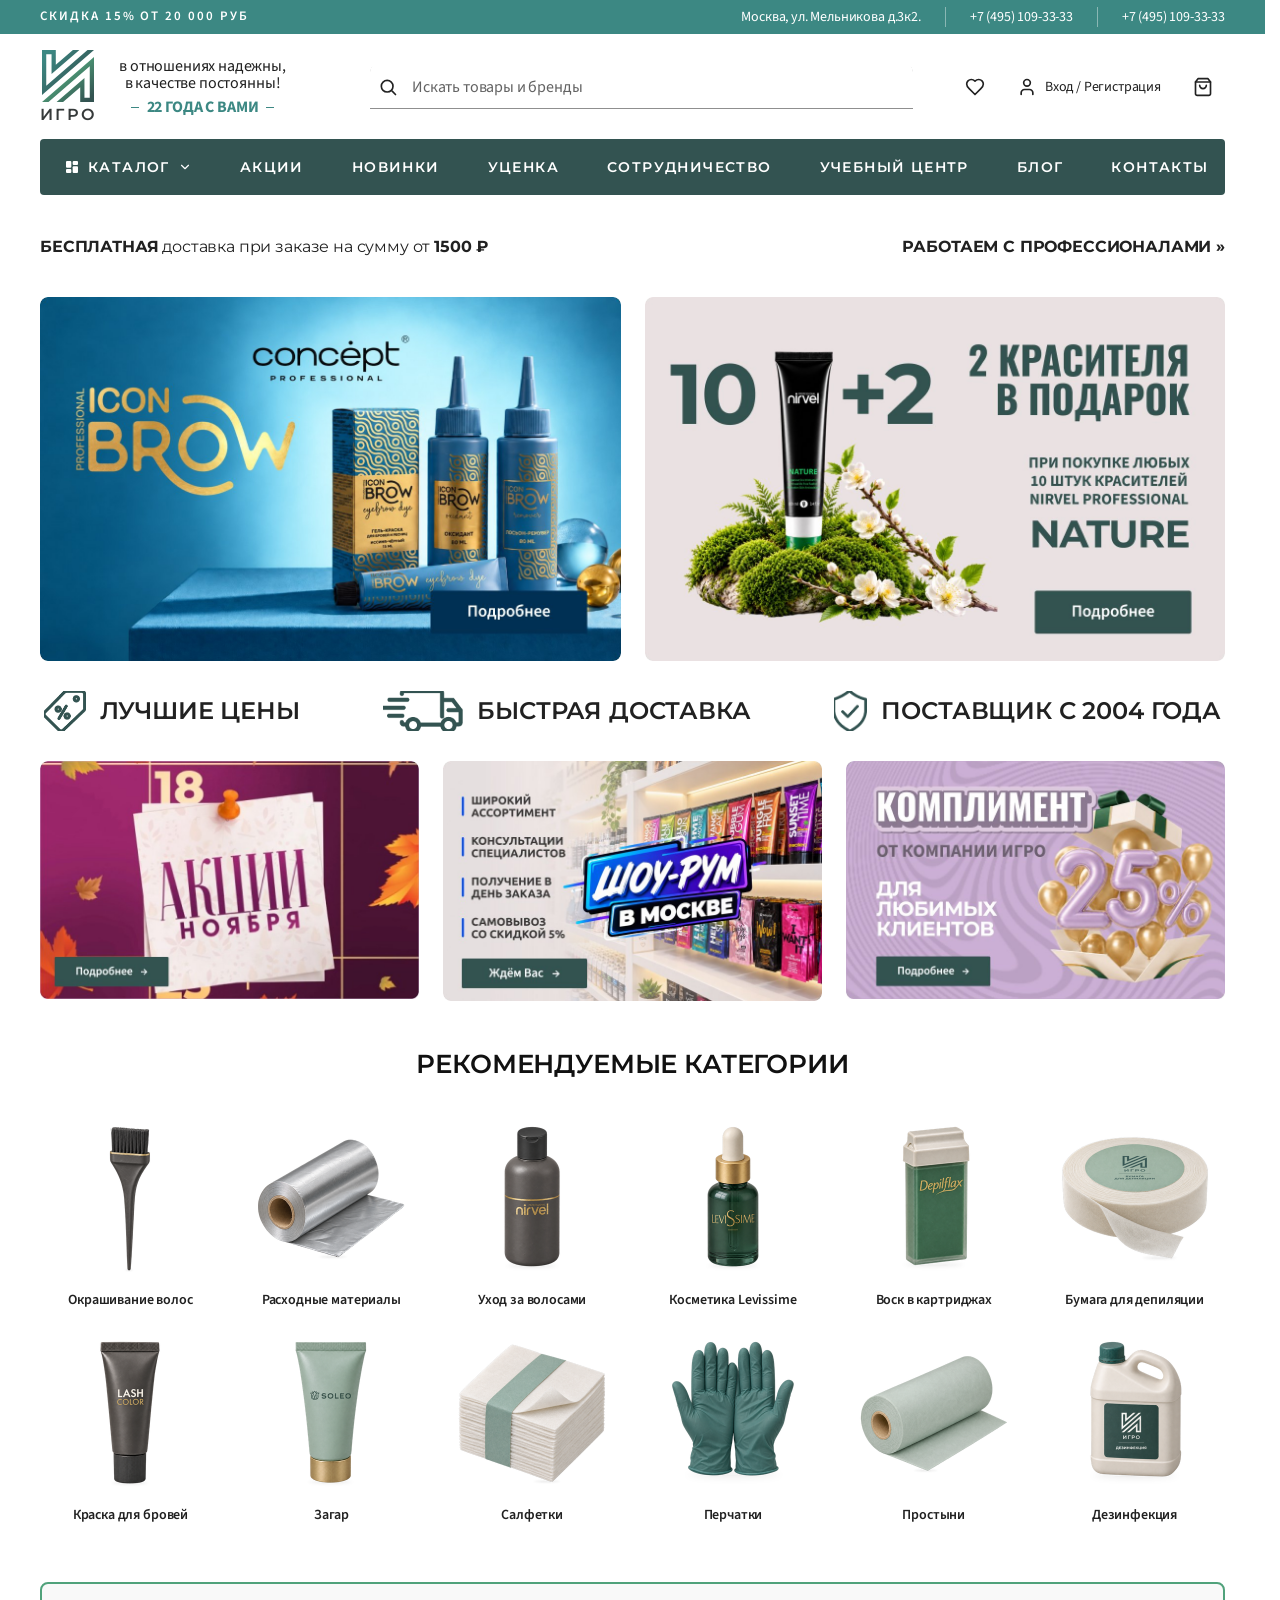
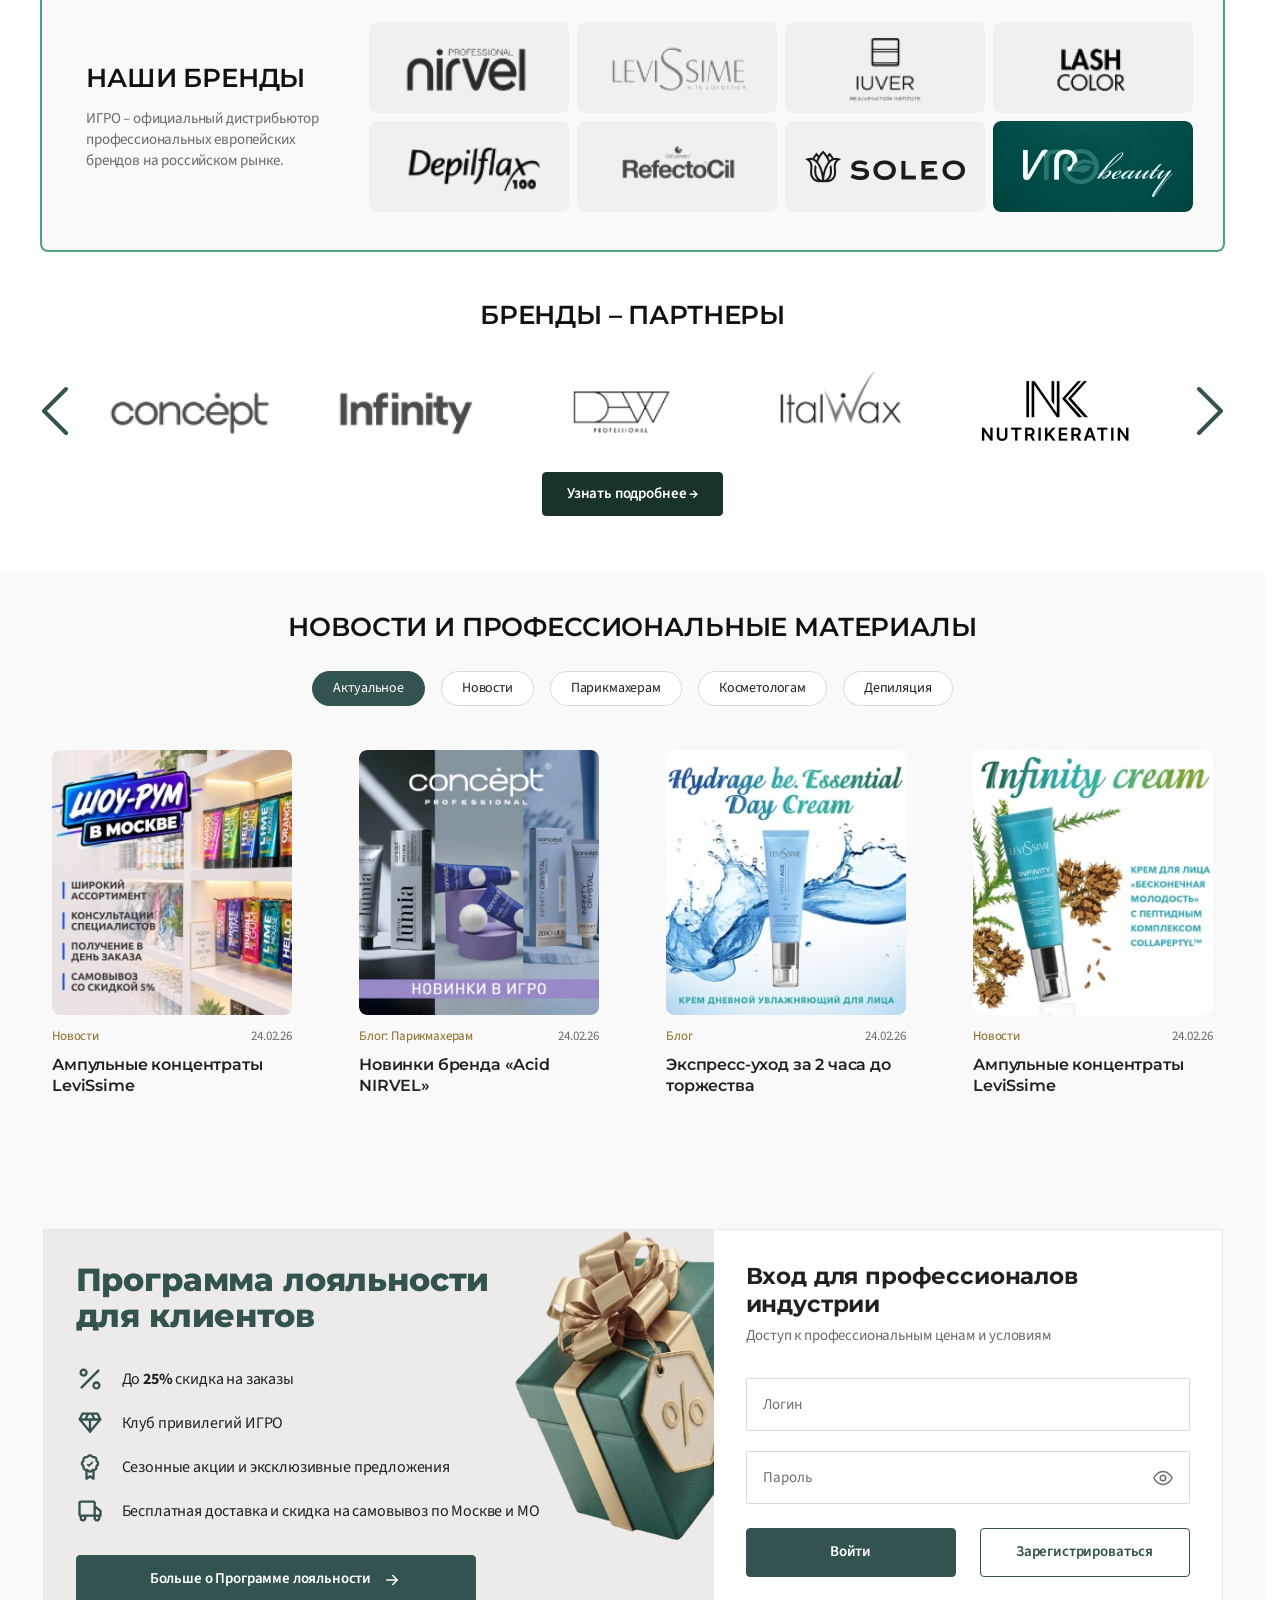
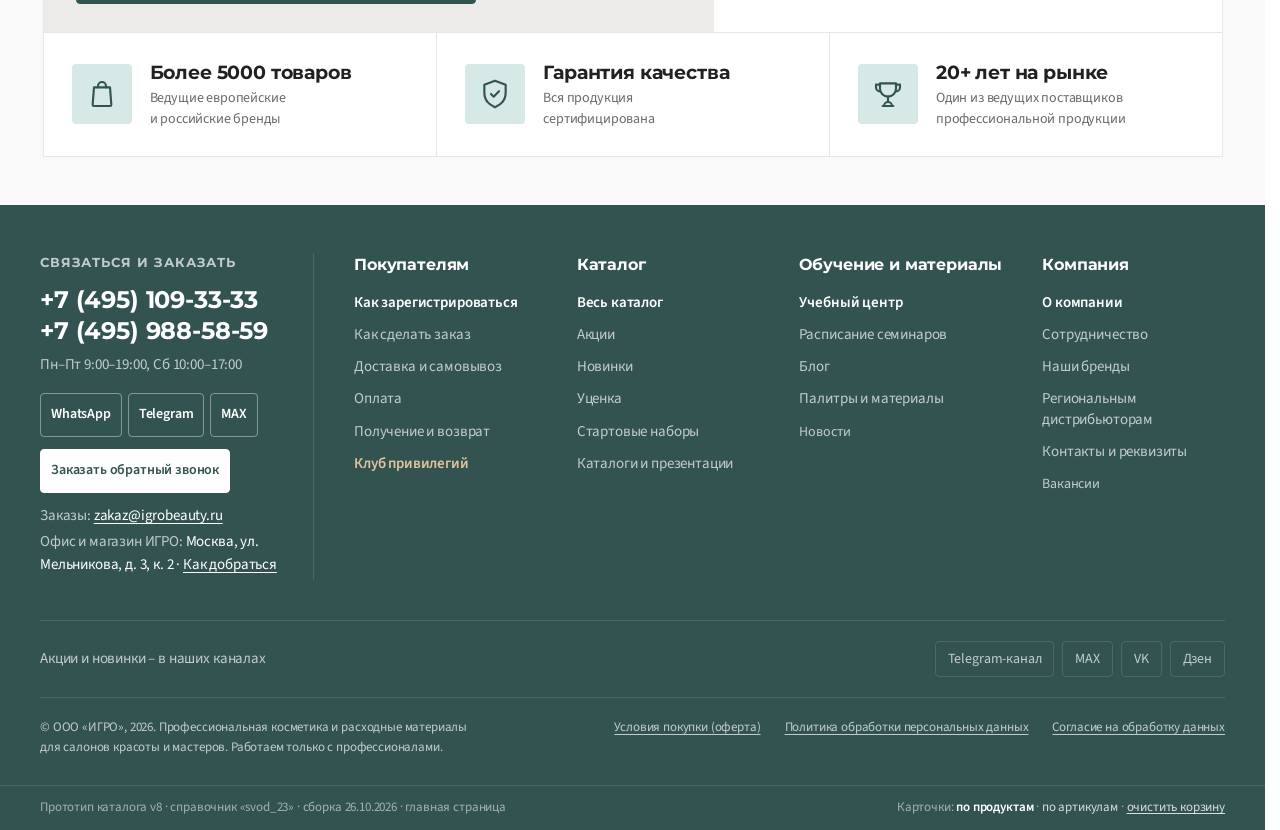
==== commit ea6269b0: "Главная сайта index.html по макету Figma v4 (десктоп): шапка и меню каталога, ссылки в разделы, брен" ====
--- a/index.html
+++ b/index.html
@@ -1,92 +1,246 @@
-<!doctype html>
-<html lang="ru">
-<head>
-<meta charset="utf-8">
-<meta name="viewport" content="width=device-width, initial-scale=1">
-<meta name="robots" content="noindex, nofollow">
-<title>Каталог IGRObeauty – главная</title>
-<link rel="stylesheet" href="ds/styles.css">
-<link rel="stylesheet" href="styles.css">
-</head>
-<body class="igro" data-page="home" data-default="hair"><div class="ig-topbar"><div class="ig-container ig-topbar__inner">
-  <div class="ig-topbar__promo">Скидка 15% от 20&nbsp;000 руб</div>
-  <div class="ig-topbar__contacts"><span>Москва, ул. Мельникова д.3к2.</span><span class="ig-topbar__sep"></span><a href="tel:+74951093333">+7 (495) 109-33-33</a><span class="ig-topbar__sep"></span><a href="tel:+74951093333">+7 (495) 109-33-33</a></div>
-</div></div><div class="ig-mast-slot"><div class="ig-mast is-clear" data-mast><header class="ig-header"><div class="ig-container ig-header__inner">
-  <a class="ig-logo" href="index.html" aria-label="ИГРО – на главную"><span class="ig-logo__mark"><span class="ig-logo__sign"><svg class="ig-logo__svg" viewBox="0 0 343 343" aria-hidden="true" focusable="false"><path d="M0 0H91V97.674L203.908 0H246.706L63 158.919V28H28V235.476L300.202 0H343L0 296.721V0Z" fill="url(#lgA_l)"/><path d="M343 342.998H252V245.324L139.092 342.998H96.294L280 184.079V314.998H315V107.522L42.798 342.998H0L343 46.2773V342.998Z" fill="url(#lgB_l)"/><defs><linearGradient id="lgA_l" x1="246.404" y1="265.103" x2="13.109" y2="51.0724" gradientUnits="userSpaceOnUse"><stop stop-color="#335351"/><stop offset="1" stop-color="#3C8883"/></linearGradient><linearGradient id="lgB_l" x1="343" y1="292.837" x2="162.212" y2="80.1451" gradientUnits="userSpaceOnUse"><stop stop-color="#335351"/><stop offset="0.8898" stop-color="#50A27B"/></linearGradient></defs></svg><svg class="ig-logo__svg-dark" viewBox="0 0 343 343" aria-hidden="true" focusable="false"><path d="M0 0H91V97.674L203.908 0H246.706L63 158.919V28H28V235.476L300.202 0H343L0 296.721V0Z" fill="url(#lgA_d)"/><path d="M343 342.998H252V245.324L139.092 342.998H96.294L280 184.079V314.998H315V107.522L42.798 342.998H0L343 46.2773V342.998Z" fill="url(#lgB_d)"/><defs><linearGradient id="lgA_d" x1="246.404" y1="265.103" x2="13.109" y2="51.0724" gradientUnits="userSpaceOnUse"><stop stop-color="#94E6BC"/><stop offset="1" stop-color="#3C8883"/></linearGradient><linearGradient id="lgB_d" x1="343" y1="292.837" x2="162.212" y2="80.1451" gradientUnits="userSpaceOnUse"><stop stop-color="#94E6BC"/><stop offset="0.8898" stop-color="#50A27B"/></linearGradient></defs></svg></span><span class="ig-logo__word">ИГРО</span></span><span class="ig-logo__tagline"><span class="ig-logo__motto">в отношениях надежны,<br>в качестве постоянны!</span><span class="ig-logo__years">22 года с вами</span></span></a>
-  <div class="igro-search ig-search" role="search"><span class="igro-search__icon"><i class="ig-ic ig-ic--search ig-ic-20" aria-hidden="true"></i></span><input class="igro-search__input" type="search" placeholder="Искать товары и бренды" aria-label="Поиск"></div>
-  <div class="ig-actions"><button type="button" class="igro-icon-btn igro-icon-btn--ghost ig-search-btn" data-search-open aria-label="Поиск"><i class="ig-ic ig-ic--search ig-ic-20" aria-hidden="true"></i></button><button type="button" class="igro-icon-btn igro-icon-btn--ghost" aria-label="Избранное"><i class="ig-ic ig-ic--heart ig-ic-20" aria-hidden="true"></i></button><button type="button" class="ig-action" aria-label="Вход / Регистрация"><i class="ig-ic ig-ic--user ig-ic-20" aria-hidden="true"></i><span class="ig-action__label">Вход / Регистрация</span></button><button type="button" class="ig-action ig-cart" data-cart aria-label="Корзина пуста"><span class="ig-cart__icon"><i class="ig-ic ig-ic--cart ig-ic-20" aria-hidden="true"></i><span class="ig-cart__count" aria-hidden="true" hidden></span></span><span class="ig-cart__sum" aria-hidden="true" hidden></span></button></div>
-</div></header><nav class="ig-mainnav"><div class="ig-container ig-mainnav__inner">
-  <div class="ig-mainnav__list"><a class="ig-navlink" href="index.html" data-toggle="mega" aria-expanded="false"><i class="ig-ic ig-ic--grid ig-ic-16" aria-hidden="true"></i> Каталог <i class="ig-ic ig-ic--chevron ig-ic-14" aria-hidden="true"></i></a></div>
-  <div class="ig-mainnav__list ig-mainnav__list--end"><a class="ig-navlink" href="#">Акции</a><a class="ig-navlink" href="#">Новинки</a><a class="ig-navlink" href="#">Уценка</a><a class="ig-navlink" href="#">Сотрудничество</a><a class="ig-navlink" href="#">Учебный центр</a><a class="ig-navlink" href="#">Блог</a><a class="ig-navlink" href="#">Контакты</a></div>
-  </div>
-  <div class="ig-mega ig-mega--sidebar" id="mega" aria-hidden="true"></div>
-</nav></div></div><div id="page"><main class="ig-home">
-<div class="ig-container">
-  <div class="ig-home__strip">
-    <p class="ig-home__delivery"><b>Бесплатная</b> доставка при заказе на&nbsp;сумму от&nbsp;<b>1500&nbsp;₽</b></p>
-    <a class="ig-home__pro" href="#">Работаем с профессионалами&nbsp;»</a>
-  </div>
-
-  <h1 class="igro-sr-only">Каталог IGRObeauty</h1>
-
-  <nav class="ig-home__top" aria-label="Подборки и разделы">
-    <a class="ig-promo ig-promo--new" href="#"><img src="assets/home/promo-new.png" width="608" height="608" alt="" decoding="async"><span class="ig-promo__t">Новинки</span></a>
-    <a class="ig-promo ig-promo--top" href="#"><img src="assets/home/promo-top.png" width="608" height="608" alt="" decoding="async"><span class="ig-promo__t">Топ</span></a>
-    <a class="ig-cat" href="category.html" style="--cat-img: url(&quot;assets/home/cat-hair.jpg&quot;); --cat-bg: #bfecd8">
-      <span class="ig-cat__body"><span class="ig-cat__t">Волосы</span><span class="ig-cat__d">Все для процедур окрашивания, профессионального ухода и стайлинга в&nbsp;одном месте.</span><span class="ig-cat__go">В категорию →</span></span>
-    </a>
-    <a class="ig-cat" href="category.html?id=depilation" style="--cat-img: url(&quot;assets/home/cat-depil.jpg&quot;); --cat-bg: #ededed">
-      <span class="ig-cat__body"><span class="ig-cat__t">Депиляция</span><span class="ig-cat__d">Все для депиляции – от&nbsp;профессиональных средств и&nbsp;расходных материалов до&nbsp;средств ухода.</span><span class="ig-cat__go">В категорию →</span></span>
-    </a>
-    <a class="ig-cat ig-cat--end" href="category.html?id=cosmetology" style="--cat-img: url(&quot;assets/home/cat-cosmet.jpg&quot;); --cat-bg: #ededed">
-      <span class="ig-cat__body"><span class="ig-cat__t">Косметология</span><span class="ig-cat__d">Профессиональная продукция для косметологических процедур и&nbsp;ухода за&nbsp;кожей.</span><span class="ig-cat__go">В категорию →</span></span>
-    </a>
-  </nav>
-
-
-  <section class="ig-dispo" aria-labelledby="ig-dispo-t">
-    <div class="ig-dispo__head">
-      <h2 class="ig-dispo__t" id="ig-dispo-t">Одноразовая продукция</h2>
-      <a class="igro-btn igro-btn--dark ig-dispo__btn" href="category.html?id=disposable">В категорию →</a>
-    </div>
-    <ul class="ig-dispo__list">
-      <li><a class="ig-banner" data-banner="dispo-odnorazovaya-odezhda" href="subcategory.html?id=dispo-odnorazovaya-odezhda" title="Одноразовая одежда"><img class="ig-banner__img" src="assets/banners/dispo-odnorazovaya-odezhda.jpg" width="480" height="480" alt="" loading="lazy" decoding="async"><span class="ig-banner__t">Одежда</span></a></li>
-      <li><a class="ig-banner" data-banner="dispo-odnorazovye-komplekty" href="subcategory.html?id=dispo-odnorazovye-komplekty" title="Одноразовые комплекты"><img class="ig-banner__img" src="assets/banners/dispo-odnorazovye-komplekty.jpg" width="480" height="480" alt="" loading="lazy" decoding="async"><span class="ig-banner__t">Комплекты</span></a></li>
-      <li><a class="ig-banner" data-banner="dispo-polotenca-i-salfetki" href="subcategory.html?id=dispo-polotenca-i-salfetki" title="Полотенца и салфетки"><img class="ig-banner__img" src="assets/banners/dispo-polotenca-i-salfetki.jpg" width="480" height="480" alt="" loading="lazy" decoding="async"><span class="ig-banner__t">Полотенца и салфетки</span></a></li>
-      <li><a class="ig-banner" data-banner="dispo-sredstva-dlya-zaschity" href="subcategory.html?id=dispo-sredstva-dlya-zaschity" title="Средства для защиты"><img class="ig-banner__img" src="assets/banners/dispo-sredstva-dlya-zaschity.jpg" width="480" height="480" alt="" loading="lazy" decoding="async"><span class="ig-banner__t">Средства защиты</span></a></li>
-      <li><a class="ig-banner" data-banner="dispo-prostyni-i-pokrytiya" href="subcategory.html?id=dispo-prostyni-i-pokrytiya" title="Простыни и покрытия"><img class="ig-banner__img" src="assets/banners/dispo-prostyni-i-pokrytiya.jpg" width="480" height="480" alt="" loading="lazy" decoding="async"><span class="ig-banner__t">Простыни и покрытия</span></a></li>
-      <li><a class="ig-banner" data-banner="dispo-dispensery-i-oborudovanie-dlya-rashodnyh-materialov" href="subcategory.html?id=dispo-dispensery-i-oborudovanie-dlya-rashodnyh-materialov" title="Диспенсеры и оборудование для расходных материалов"><img class="ig-banner__img" src="assets/banners/dispo-dispensery-i-oborudovanie-dlya-rashodnyh-materialov.jpg" width="480" height="480" alt="" loading="lazy" decoding="async"><span class="ig-banner__t">Диспенсеры</span></a></li>
-    </ul>
-  </section>
-
-  <div class="ig-home__top">
-    <a class="ig-promo ig-promo--markdown" href="#"><img src="assets/home/promo-markdown.png" width="608" height="608" alt="" decoding="async"><span class="ig-promo__t">Уценённый товар</span></a>
-    <a class="ig-promo ig-promo--sale" href="#"><img src="assets/home/promo-sale.png" width="608" height="608" alt="" decoding="async"><span class="ig-promo__t">Акция</span></a>
-    <a class="ig-cat ig-cat--end" href="category.html?id=brows" style="--cat-img: url(&quot;assets/home/cat-brows.jpg&quot;); --cat-bg: #ededed">
-      <span class="ig-cat__body"><span class="ig-cat__t">Брови и ресницы</span><span class="ig-cat__d">Все для процедур окрашивания, профессионального ухода и стайлинга в&nbsp;одном месте.</span><span class="ig-cat__go">В категорию →</span></span>
-    </a>
-  </div>
-
-
-  <div class="ig-cats">
-    <a class="ig-cat ig-cat--end" href="category.html?id=tanning" style="--cat-img: url(&quot;assets/home/cat-tan.jpg&quot;); --cat-bg: #e8d7cf">
-      <span class="ig-cat__body"><span class="ig-cat__t">Загар</span><span class="ig-cat__d">Бронзаторы и&nbsp;ускорители загара, бальзамы, очки для солярия и&nbsp;стикини.</span><span class="ig-cat__go">В категорию →</span></span>
-    </a>
-    <a class="ig-cat" href="category.html?id=nails" style="--cat-img: url(&quot;assets/home/cat-nails.jpg&quot;); --cat-bg: #ededed">
-      <span class="ig-cat__body"><span class="ig-cat__t">Ногтевой сервис</span><span class="ig-cat__d">Инструменты, пилки и&nbsp;уход для маникюра и&nbsp;педикюра.</span><span class="ig-cat__go">В категорию →</span></span>
-    </a>
-  </div>
-</div>
-</main></div><div class="ig-scrim" data-close></div><aside class="ig-drawer" id="drawer-filters" role="dialog" aria-modal="true" aria-labelledby="drawer-filters-title" aria-hidden="true">
-  <div class="ig-drawer__head"><h2 class="igro-h3 ig-drawer__title" id="drawer-filters-title">Фильтры</h2><button type="button" class="igro-icon-btn igro-icon-btn--ghost ig-drawer__close" data-close aria-label="Закрыть"><i class="ig-ic ig-ic--close ig-ic-20" aria-hidden="true"></i></button></div>
-  <div class="ig-drawer__body ig-facets"></div>
-  <div class="ig-drawer__foot"><button type="button" class="igro-btn igro-btn--primary igro-btn--lg" data-apply>Показать</button><button type="button" class="igro-btn igro-btn--secondary igro-btn--lg" data-close data-reset>Сбросить</button></div>
-</aside><footer class="ig-footer"><div class="ig-container ig-footer__inner">
-  <span>© 2026 IGRObeauty&nbsp;– профессиональная косметика для мастеров</span>
-  <nav class="ig-footer__nav" id="ig-footer-nav"></nav>
-</div><div class="ig-container ig-proto" id="ig-proto"></div></footer>
-<script src="data.js"></script>
-<script src="render.js"></script>
-<script src="script.js"></script>
-</body>
-</html>
+<!doctype html>
+<html lang="ru">
+<head>
+<meta charset="utf-8">
+<meta name="viewport" content="width=device-width, initial-scale=1">
+<meta name="robots" content="noindex, nofollow">
+<title>IGRObeauty – профессиональная косметика для салонов и мастеров</title>
+<link rel="stylesheet" href="ds/styles.css">
+<link rel="stylesheet" href="styles.css">
+<link rel="stylesheet" href="assets/site/site.css">
+</head>
+<body class="igro site-home" data-page="home" data-default="hair"><div class="ig-topbar"><div class="ig-container ig-topbar__inner">
+  <div class="ig-topbar__promo">Скидка 15% от 20&nbsp;000 руб</div>
+  <div class="ig-topbar__contacts"><span>Москва, ул. Мельникова д.3к2.</span><span class="ig-topbar__sep"></span><a href="tel:+74951093333">+7 (495) 109-33-33</a><span class="ig-topbar__sep"></span><a href="tel:+74951093333">+7 (495) 109-33-33</a></div>
+</div></div><div class="ig-mast-slot"><div class="ig-mast is-clear" data-mast><header class="ig-header"><div class="ig-container ig-header__inner">
+  <a class="ig-logo" href="index.html" aria-label="ИГРО – на главную"><span class="ig-logo__mark"><span class="ig-logo__sign"><svg class="ig-logo__svg" viewBox="0 0 343 343" aria-hidden="true" focusable="false"><path d="M0 0H91V97.674L203.908 0H246.706L63 158.919V28H28V235.476L300.202 0H343L0 296.721V0Z" fill="url(#lgA_l)"/><path d="M343 342.998H252V245.324L139.092 342.998H96.294L280 184.079V314.998H315V107.522L42.798 342.998H0L343 46.2773V342.998Z" fill="url(#lgB_l)"/><defs><linearGradient id="lgA_l" x1="246.404" y1="265.103" x2="13.109" y2="51.0724" gradientUnits="userSpaceOnUse"><stop stop-color="#335351"/><stop offset="1" stop-color="#3C8883"/></linearGradient><linearGradient id="lgB_l" x1="343" y1="292.837" x2="162.212" y2="80.1451" gradientUnits="userSpaceOnUse"><stop stop-color="#335351"/><stop offset="0.8898" stop-color="#50A27B"/></linearGradient></defs></svg><svg class="ig-logo__svg-dark" viewBox="0 0 343 343" aria-hidden="true" focusable="false"><path d="M0 0H91V97.674L203.908 0H246.706L63 158.919V28H28V235.476L300.202 0H343L0 296.721V0Z" fill="url(#lgA_d)"/><path d="M343 342.998H252V245.324L139.092 342.998H96.294L280 184.079V314.998H315V107.522L42.798 342.998H0L343 46.2773V342.998Z" fill="url(#lgB_d)"/><defs><linearGradient id="lgA_d" x1="246.404" y1="265.103" x2="13.109" y2="51.0724" gradientUnits="userSpaceOnUse"><stop stop-color="#94E6BC"/><stop offset="1" stop-color="#3C8883"/></linearGradient><linearGradient id="lgB_d" x1="343" y1="292.837" x2="162.212" y2="80.1451" gradientUnits="userSpaceOnUse"><stop stop-color="#94E6BC"/><stop offset="0.8898" stop-color="#50A27B"/></linearGradient></defs></svg></span><span class="ig-logo__word">ИГРО</span></span><span class="ig-logo__tagline"><span class="ig-logo__motto">в отношениях надежны,<br>в качестве постоянны!</span><span class="ig-logo__years">22 года с вами</span></span></a>
+  <div class="igro-search ig-search" role="search"><span class="igro-search__icon"><i class="ig-ic ig-ic--search ig-ic-20" aria-hidden="true"></i></span><input class="igro-search__input" type="search" placeholder="Искать товары и бренды" aria-label="Поиск"></div>
+  <div class="ig-actions"><button type="button" class="igro-icon-btn igro-icon-btn--ghost ig-search-btn" data-search-open aria-label="Поиск"><i class="ig-ic ig-ic--search ig-ic-20" aria-hidden="true"></i></button><button type="button" class="igro-icon-btn igro-icon-btn--ghost" aria-label="Избранное"><i class="ig-ic ig-ic--heart ig-ic-20" aria-hidden="true"></i></button><button type="button" class="ig-action" aria-label="Вход / Регистрация"><i class="ig-ic ig-ic--user ig-ic-20" aria-hidden="true"></i><span class="ig-action__label">Вход / Регистрация</span></button><button type="button" class="ig-action ig-cart" data-cart aria-label="Корзина пуста"><span class="ig-cart__icon"><i class="ig-ic ig-ic--cart ig-ic-20" aria-hidden="true"></i><span class="ig-cart__count" aria-hidden="true" hidden></span></span><span class="ig-cart__sum" aria-hidden="true" hidden></span></button></div>
+</div></header><nav class="ig-mainnav"><div class="ig-container ig-mainnav__inner">
+  <div class="ig-mainnav__list"><a class="ig-navlink" href="catalog.html" data-toggle="mega" aria-expanded="false"><i class="ig-ic ig-ic--grid ig-ic-16" aria-hidden="true"></i> Каталог <i class="ig-ic ig-ic--chevron ig-ic-14" aria-hidden="true"></i></a></div>
+  <div class="ig-mainnav__list ig-mainnav__list--end"><a class="ig-navlink" href="#">Акции</a><a class="ig-navlink" href="#">Новинки</a><a class="ig-navlink" href="#">Уценка</a><a class="ig-navlink" href="#">Сотрудничество</a><a class="ig-navlink" href="#">Учебный центр</a><a class="ig-navlink" href="#">Блог</a><a class="ig-navlink" href="#">Контакты</a></div>
+  </div>
+  <div class="ig-mega ig-mega--sidebar" id="mega" aria-hidden="true"></div>
+</nav></div></div><div id="page"><main class="site-main">
+<div class="ig-container">
+  <div class="ig-home__strip">
+    <p class="ig-home__delivery"><b>Бесплатная</b> доставка при заказе на&nbsp;сумму от&nbsp;<b>1500&nbsp;₽</b></p>
+    <a class="ig-home__pro" href="#">Работаем с профессионалами&nbsp;»</a>
+  </div>
+  <h1 class="igro-sr-only">IGRObeauty – профессиональная косметика и расходные материалы для салонов</h1>
+
+  <section class="site-hero" aria-label="Главные акции">
+    <a href="subcategory.html?id=brows-okrashivanie&amp;brand=CONCEPT" title="Concept Icon Brow – новинка"><img src="assets/site/hero-concept-icon-brow.jpg" width="1180" height="740" alt="Concept Icon Brow – новинка"></a>
+    <a href="subcategory.html?id=hair-okrashivanie&amp;brand=NIRVEL%20PROFESSIONAL" title="10 + 2 красителя Nirvel Nature"><img src="assets/site/hero-nirvel-nature.jpg" width="1180" height="740" alt="10 + 2: при покупке 10 красителей Nirvel Nature – 2 в подарок"></a>
+  </section>
+
+  <ul class="site-adv" aria-label="Почему ИГРО">
+    <li class="site-adv__item"><img src="assets/site/adv-1.png" alt="">Лучшие цены</li>
+    <li class="site-adv__item"><img src="assets/site/adv-2.png" alt="">Быстрая доставка</li>
+    <li class="site-adv__item"><img src="assets/site/adv-3.png" alt="">Поставщик с 2004 года</li>
+  </ul>
+
+  <section class="site-promo" aria-label="Акции и предложения">
+    <a href="#" title="Все акции сентября"><img src="assets/site/promo-sale-september.jpg" width="774" height="486" alt="Все акции сентября"></a>
+    <a href="#" title="Шоу-рум в Москве"><img src="assets/site/promo-showroom.jpg" width="768" height="486" alt="Шоу-рум в Москве"></a>
+    <a href="#" title="Комплимент от компании ИГРО"><img src="assets/site/promo-compliment.jpg" width="774" height="486" alt="Комплимент от компании ИГРО – 25 % для любимых клиентов"></a>
+  </section>
+
+  <section class="site-cats" aria-labelledby="site-cats-t">
+    <h2 class="site-h2" id="site-cats-t">Рекомендуемые категории</h2>
+    <ul class="site-cats__grid">
+      <li><a class="site-cat" href="subcategory.html?id=hair-okrashivanie"><img class="site-cat__img" src="assets/site/cat/01-okrashivanie-volos.png" width="160" height="160" alt="" loading="lazy"><span class="site-cat__t">Окрашивание волос</span></a></li>
+      <li><a class="site-cat" href="group.html?id=hair-aksessuary-dlya-okrashivaniya-i-zavivki"><img class="site-cat__img" src="assets/site/cat/02-rashodnye-materialy.png" width="160" height="160" alt="" loading="lazy"><span class="site-cat__t">Расходные материалы</span></a></li>
+      <li><a class="site-cat" href="subcategory.html?id=hair-uhod-dlya-volos"><img class="site-cat__img" src="assets/site/cat/03-uhod-za-volosami.png" width="160" height="160" alt="" loading="lazy"><span class="site-cat__t">Уход за волосами</span></a></li>
+      <li><a class="site-cat" href="category.html?id=cosmetology&amp;brand=LEVISSIME"><img class="site-cat__img" src="assets/site/cat/04-kosmetika-levissime.png" width="160" height="160" alt="" loading="lazy"><span class="site-cat__t">Косметика Levissime</span></a></li>
+      <li><a class="site-cat" href="group.html?id=depil-voskovaya-depilyaciya-teplye-voski"><img class="site-cat__img" src="assets/site/cat/05-vosk-v-kartridzhah.png" width="160" height="160" alt="" loading="lazy"><span class="site-cat__t">Воск в картриджах</span></a></li>
+      <li><a class="site-cat" href="group.html?id=depil-aksessuary-poloski-dlya-depilyacii"><img class="site-cat__img" src="assets/site/cat/06-bumaga-dlya-depilyacii.png" width="160" height="160" alt="" loading="lazy"><span class="site-cat__t">Бумага для депиляции</span></a></li>
+      <li><a class="site-cat" href="subcategory.html?id=brows-okrashivanie"><img class="site-cat__img" src="assets/site/cat/07-kraska-dlya-brovey.png" width="160" height="160" alt="" loading="lazy"><span class="site-cat__t">Краска для бровей</span></a></li>
+      <li><a class="site-cat" href="category.html?id=tanning"><img class="site-cat__img" src="assets/site/cat/08-zagar.png" width="160" height="160" alt="" loading="lazy"><span class="site-cat__t">Загар</span></a></li>
+      <li><a class="site-cat" href="group.html?id=dispo-polotenca-i-salfetki-salfetki"><img class="site-cat__img" src="assets/site/cat/09-salfetki.png" width="160" height="160" alt="" loading="lazy"><span class="site-cat__t">Салфетки</span></a></li>
+      <li><a class="site-cat" href="group.html?id=dispo-sredstva-dlya-zaschity-perchatki"><img class="site-cat__img" src="assets/site/cat/10-perchatki.png" width="160" height="160" alt="" loading="lazy"><span class="site-cat__t">Перчатки</span></a></li>
+      <li><a class="site-cat" href="group.html?id=dispo-prostyni-i-pokrytiya-prostyni"><img class="site-cat__img" src="assets/site/cat/11-prostyni.png" width="160" height="160" alt="" loading="lazy"><span class="site-cat__t">Простыни</span></a></li>
+      <li><a class="site-cat" href="category.html?id=disinfection"><img class="site-cat__img" src="assets/site/cat/12-dezinfekciya.png" width="160" height="160" alt="" loading="lazy"><span class="site-cat__t">Дезинфекция</span></a></li>
+    </ul>
+  </section>
+
+  <section class="site-brands" aria-labelledby="site-brands-t">
+    <div><h2 class="site-h2" id="site-brands-t">Наши бренды</h2><p class="site-brands__txt">ИГРО – официальный дистрибьютор профессиональных европейских брендов на российском рынке.</p></div>
+    <ul class="site-brands__grid">
+      <li><a href="category.html?id=hair&amp;brand=NIRVEL%20PROFESSIONAL" title="nirvel"><img src="assets/site/brand-1.jpg" width="200" height="91" alt="nirvel" loading="lazy"></a></li>
+      <li><a href="category.html?id=cosmetology&amp;brand=LEVISSIME" title="LeviSSime"><img src="assets/site/brand-2.jpg" width="200" height="91" alt="LeviSSime" loading="lazy"></a></li>
+      <li><a href="category.html?id=cosmetology&amp;brand=IUVER" title="IUVER"><img src="assets/site/brand-3.jpg" width="200" height="91" alt="IUVER" loading="lazy"></a></li>
+      <li><a href="subcategory.html?id=brows-okrashivanie" title="LASH COLOR"><img src="assets/site/brand-4.jpg" width="200" height="91" alt="LASH COLOR" loading="lazy"></a></li>
+      <li><a href="category.html?id=depilation&amp;brand=DEPILFLAX%20100" title="Depilflax 100"><img src="assets/site/brand-5.jpg" width="200" height="91" alt="Depilflax 100" loading="lazy"></a></li>
+      <li><a href="category.html?id=brows&amp;brand=REFECTOCIL" title="RefectoCil"><img src="assets/site/brand-6.jpg" width="200" height="91" alt="RefectoCil" loading="lazy"></a></li>
+      <li><a href="category.html?id=tanning&amp;brand=SOLEO" title="SOLEO"><img src="assets/site/brand-7.jpg" width="200" height="91" alt="SOLEO" loading="lazy"></a></li>
+      <li><a href="#" title="VIP beauty"><img src="assets/site/brand-8.jpg" width="200" height="91" alt="VIP beauty" loading="lazy"></a></li>
+    </ul>
+  </section>
+
+  <section class="site-partners" aria-labelledby="site-partners-t">
+    <h2 class="site-h2" id="site-partners-t">Бренды – партнеры</h2>
+    <div class="site-partners__row">
+      <button type="button" class="site-arrow" data-scroll="-1" aria-label="Назад"><svg viewBox="0 0 29 50" fill="none" aria-hidden="true"><path d="M26 3L4 25l22 22" stroke="currentColor" stroke-width="4" stroke-linecap="round" stroke-linejoin="round"/></svg></button>
+      <div class="site-partners__track" data-track>
+        <a href="category.html?id=hair&amp;brand=CONCEPT" title="Concept"><img src="assets/site/partner-1.jpg" width="200" height="79" alt="Concept" loading="lazy"></a>
+        <a href="category.html?id=hair&amp;brand=CONCEPT%20INFINITY" title="Concept Infinity"><img src="assets/site/partner-2.jpg" width="200" height="79" alt="Concept Infinity" loading="lazy"></a>
+        <a href="category.html?id=hair&amp;brand=DEW%20PROFESSIONAL" title="DEW Professional"><img src="assets/site/partner-3.jpg" width="200" height="79" alt="DEW Professional" loading="lazy"></a>
+        <a href="category.html?id=depilation&amp;brand=ITALWAX" title="ItalWax"><img src="assets/site/partner-4.jpg" width="200" height="79" alt="ItalWax" loading="lazy"></a>
+        <a href="#" title="Nutrikeratin"><img src="assets/site/partner-5.jpg" width="200" height="79" alt="Nutrikeratin" loading="lazy"></a>
+      </div>
+      <button type="button" class="site-arrow" data-scroll="1" aria-label="Вперёд"><svg viewBox="0 0 29 50" fill="none" aria-hidden="true"><path d="M3 3l22 22L3 47" stroke="currentColor" stroke-width="4" stroke-linecap="round" stroke-linejoin="round"/></svg></button>
+    </div>
+    <a class="igro-btn igro-btn--dark" href="#">Узнать подробнее&nbsp;→</a>
+  </section>
+</div>
+
+<section class="site-news" aria-labelledby="site-news-t">
+  <div class="ig-container">
+    <h2 class="site-h2" id="site-news-t">Новости и профессиональные материалы</h2>
+    <div class="site-news__tags" role="group" aria-label="Рубрики">
+      <button type="button" class="site-tag" aria-pressed="true">Актуальное</button><button type="button" class="site-tag" aria-pressed="false">Новости</button><button type="button" class="site-tag" aria-pressed="false">Парикмахерам</button><button type="button" class="site-tag" aria-pressed="false">Косметологам</button><button type="button" class="site-tag" aria-pressed="false">Депиляция</button>
+    </div>
+    <ul class="site-news__grid">
+      <li><a class="site-card" href="#"><img src="assets/site/news-1.jpg" width="240" height="265" alt="" loading="lazy"><span class="site-card__meta"><span class="site-card__cat">Новости</span><span class="site-card__date">24.02.26</span></span><span class="site-card__t">Ампульные концентраты LeviSsime</span></a></li>
+      <li><a class="site-card" href="#"><img src="assets/site/news-2.jpg" width="240" height="265" alt="" loading="lazy"><span class="site-card__meta"><span class="site-card__cat">Блог: Парикмахерам</span><span class="site-card__date">24.02.26</span></span><span class="site-card__t">Новинки бренда «Acid NIRVEL»</span></a></li>
+      <li><a class="site-card" href="#"><img src="assets/site/news-3.jpg" width="240" height="265" alt="" loading="lazy"><span class="site-card__meta"><span class="site-card__cat">Блог</span><span class="site-card__date">24.02.26</span></span><span class="site-card__t">Экспресс-уход за 2 часа до торжества</span></a></li>
+      <li><a class="site-card" href="#"><img src="assets/site/news-4.jpg" width="240" height="265" alt="" loading="lazy"><span class="site-card__meta"><span class="site-card__cat">Новости</span><span class="site-card__date">24.02.26</span></span><span class="site-card__t">Ампульные концентраты LeviSsime</span></a></li>
+    </ul>
+  </div>
+</section>
+
+<section class="site-loyal" aria-label="Программа лояльности и вход">
+  <div class="site-loyal__card">
+    <div class="site-loyal__left">
+      <h2>Программа лояльности для клиентов</h2>
+      <img class="site-loyal__gift" src="assets/site/loyalty-gift.png" width="263" height="311" alt="">
+      <ul class="site-perks">
+        <li><img src="assets/site/perk-percent.svg" alt=""><span>До <b>25%</b> скидка на заказы</span></li>
+        <li><img src="assets/site/perk-diamond.svg" alt=""><span>Клуб привилегий ИГРО</span></li>
+        <li><img src="assets/site/perk-badge.svg" alt=""><span>Сезонные акции и эксклюзивные предложения</span></li>
+        <li><img src="assets/site/perk-truck.svg" alt=""><span>Бесплатная доставка и скидка на самовывоз по Москве и МО</span></li>
+      </ul>
+      <a class="site-loyal__btn" href="#">Больше о Программе лояльности <img src="assets/site/ic-arrow.svg" width="18" height="18" alt="" style="filter: invert(1)"></a>
+    </div>
+    <form class="site-login" onsubmit="return false">
+      <h2>Вход для профессионалов индустрии</h2>
+      <p>Доступ к профессиональным ценам и условиям</p>
+      <div class="site-login__field"><input type="text" placeholder="Логин" aria-label="Логин"></div>
+      <div class="site-login__field"><input type="password" placeholder="Пароль" aria-label="Пароль"><img src="assets/site/ic-eye.svg" alt=""></div>
+      <div class="site-login__actions"><button type="submit" class="site-login__btn">Войти</button><a class="site-login__btn site-login__btn--line" href="#">Зарегистрироваться</a></div>
+    </form>
+    <ul class="site-stats">
+      <li><span class="site-stats__ic"><img src="assets/site/stat-bag.svg" width="32" height="32" alt=""></span><span><b>Более 5000 товаров</b>Ведущие европейские<br>и российские бренды</span></li>
+      <li><span class="site-stats__ic"><img src="assets/site/stat-shield.svg" width="32" height="32" alt=""></span><span><b>Гарантия качества</b>Вся продукция<br>сертифицирована</span></li>
+      <li><span class="site-stats__ic"><img src="assets/site/stat-trophy.svg" width="32" height="32" alt=""></span><span><b>20+ лет на рынке</b>Один из ведущих поставщиков<br>профессиональной продукции</span></li>
+    </ul>
+  </div>
+</section>
+</main></div>
+<footer class="ft">
+      <div class="ft__in">
+        <div class="ft__main">
+          <div class="ft__contact">
+            <p class="ft__eyebrow">Связаться и заказать</p>
+            <a class="ft__phone" href="#">+7 (495) 109-33-33</a>
+            <a class="ft__phone" href="#">+7 (495) 988-58-59</a>
+            <p class="ft__hours">Пн–Пт 9:00–19:00, Сб 10:00–17:00</p>
+            <div class="ft__msg">
+              <a class="ft__chip" href="#">WhatsApp</a>
+              <a class="ft__chip" href="#">Telegram</a>
+              <a class="ft__chip" href="#">MAX</a>
+            </div>
+            <div class="ft__msg">
+              <a class="ft__chip ft__chip--solid" href="#">Заказать обратный звонок</a>
+            </div>
+            <p class="ft__line"><span>Заказы:</span> <a href="#">zakaz@igrobeauty.ru</a></p>
+            <p class="ft__line"><span>Офис и магазин ИГРО:</span> Москва, ул. Мельникова, д. 3, к. 2 · <a href="#">Как добраться</a></p>
+          </div>
+
+          <nav class="ft__col" aria-label="Покупателям">
+            <h3>Покупателям</h3>
+            <ul>
+              <li class="is-key"><a href="#">Как зарегистрироваться</a></li>
+              <li><a href="#">Как сделать заказ</a></li>
+              <li><a href="#">Доставка и самовывоз</a></li>
+              <li><a href="#">Оплата</a></li>
+              <li><a href="#">Получение и возврат</a></li>
+              <li class="is-club"><a href="#">Клуб привилегий</a></li>
+            </ul>
+          </nav>
+
+          <nav class="ft__col" aria-label="Каталог">
+            <h3>Каталог</h3>
+            <ul>
+              <li class="is-key"><a href="catalog.html">Весь каталог</a></li>
+              <li><a href="#">Акции</a></li>
+              <li><a href="#">Новинки</a></li>
+              <li><a href="#">Уценка</a></li>
+              <li><a href="#">Стартовые наборы</a></li>
+              <li><a href="#">Каталоги и презентации</a></li>
+            </ul>
+          </nav>
+
+          <nav class="ft__col" aria-label="Обучение и материалы">
+            <h3>Обучение и материалы</h3>
+            <ul>
+              <li class="is-key"><a href="#">Учебный центр</a></li>
+              <li><a href="#">Расписание семинаров</a></li>
+              <li><a href="#">Блог</a></li>
+              <li><a href="#">Палитры и материалы</a></li>
+              <li class="is-minor"><a href="#">Новости</a></li>
+            </ul>
+          </nav>
+
+          <nav class="ft__col" aria-label="Компания">
+            <h3>Компания</h3>
+            <ul>
+              <li class="is-key"><a href="#">О компании</a></li>
+              <li><a href="#">Сотрудничество</a></li>
+              <li><a href="#">Наши бренды</a></li>
+              <li><a href="#">Региональным дистрибьюторам</a></li>
+              <li><a href="#">Контакты и реквизиты</a></li>
+              <li class="is-minor"><a href="#">Вакансии</a></li>
+            </ul>
+          </nav>
+        </div>
+
+        <div class="ft__social">
+          <span class="ft__social-txt">Акции и новинки – в наших каналах</span>
+          <div class="ft__social-list">
+            <a class="ft__soc" href="#">Telegram-канал</a>
+            <a class="ft__soc" href="#">MAX</a>
+            <a class="ft__soc" href="#">VK</a>
+            <a class="ft__soc" href="#">Дзен</a>
+          </div>
+        </div>
+
+        <div class="ft__legal">
+          <div class="ft__pro">© ООО «ИГРО», 2026. Профессиональная косметика и расходные материалы для салонов красоты и мастеров. Работаем только с профессионалами.</div>
+          <nav aria-label="Документы">
+            <a href="#">Условия покупки (оферта)</a>
+            <a href="#">Политика обработки персональных данных</a>
+            <a href="#">Согласие на обработку данных</a>
+          </nav>
+        </div>
+      </div>
+    <div class="ig-container ig-proto" id="ig-proto"></div></footer>
+<script src="data.js"></script>
+<script src="render.js"></script>
+<script src="script.js"></script>
+<script>
+/* главная сайта: стрелки ленты партнёров; рубрики новостей в прототипе только переключаются */
+document.querySelectorAll('[data-scroll]').forEach(function (b) {
+  b.addEventListener('click', function () {
+    document.querySelector('[data-track]').scrollBy({ left: b.getAttribute('data-scroll') * 216, behavior: 'smooth' });
+  });
+});
+document.querySelectorAll('.site-tag').forEach(function (b) {
+  b.addEventListener('click', function () {
+    document.querySelectorAll('.site-tag').forEach(function (x) { x.setAttribute('aria-pressed', x === b ? 'true' : 'false'); });
+  });
+});
+</script>
+</body>
+</html>
--- a/assets/site/site.css
+++ b/assets/site/site.css
@@ -0,0 +1,149 @@
+/* ==========================================================================
+   IGRObeauty — главная сайта (index.html, v8, 24.11.2026) по макету Figma «1. Main Final» → главная v4 (3592:252).
+   Поверх ДС и styles.css каталога: шапка, мега-меню и корзина – общие с каталогом.
+   Контент по сетке главной – 1200 px (контейнер 1280 с полями 40).
+   ========================================================================== */
+.site-home .ig-container { max-width: 1280px; }
+.site-home { background: var(--surface-card); }
+.site-main { padding-top: var(--mast-h, 0px); }
+.site-sec { margin: 0 auto; }
+.site-h2 {
+  margin: 0 0 var(--space-6);
+  font-family: var(--font-heading);
+  font-weight: var(--weight-semibold);
+  font-size: 26px;
+  line-height: 1.2;
+  text-align: center;
+  text-transform: uppercase;
+  color: #111111;
+}
+
+/* строка доставки – как на главной каталога */
+.site-home .ig-home__strip { margin-top: var(--space-4); }
+
+/* два больших баннера */
+.site-hero { display: grid; grid-template-columns: 1fr 1fr; gap: 24px; margin-top: 22px; }
+.site-hero a, .site-promo a { display: block; overflow: hidden; border-radius: 8px; }
+.site-hero img, .site-promo img { display: block; width: 100%; height: auto; transition: transform var(--duration-base) var(--ease-standard); }
+@media (hover: hover) {
+  .site-hero a:hover img, .site-promo a:hover img { transform: scale(1.02); }
+}
+
+/* преимущества */
+.site-adv { display: flex; justify-content: space-between; align-items: center; margin: 30px 0; padding: 0 4px; }
+.site-adv__item { display: flex; align-items: center; gap: 14px; font-family: var(--font-heading); font-weight: var(--weight-semibold); font-size: 24px; text-transform: uppercase; color: #212121; }
+.site-adv__item img { display: block; height: 40px; width: auto; }
+
+/* три баннера акций */
+.site-promo { display: grid; grid-template-columns: repeat(3, 1fr); gap: 24px; }
+
+/* рекомендуемые категории */
+.site-cats { margin-top: 48px; }
+.site-cats__grid { display: grid; grid-template-columns: repeat(6, 1fr); gap: 24px 20px; list-style: none; margin: 0; padding: 0; }
+.site-cat { display: flex; flex-direction: column; align-items: center; gap: 10px; text-decoration: none; color: #212121; }
+.site-cat__img { width: 160px; height: 160px; object-fit: contain; transition: transform var(--duration-base) var(--ease-standard); }
+.site-cat__t { font-size: var(--font-size-body-sm); font-weight: var(--weight-semibold); text-align: center; }
+@media (hover: hover) {
+  .site-cat:hover .site-cat__img { transform: translateY(-4px); }
+  .site-cat:hover .site-cat__t { color: var(--text-link); }
+}
+
+/* наши бренды – рамка, текст слева, 8 логотипов справа */
+.site-brands {
+  display: grid; grid-template-columns: 1fr auto; align-items: center; gap: 32px;
+  margin-top: 56px; padding: 38px 30px 38px 44px;
+  border: 2px solid #50a27b; border-radius: 8px; background: var(--surface-page);
+}
+.site-brands .site-h2 { text-align: left; margin-bottom: 14px; }
+.site-brands__txt { margin: 0; font-size: 15px; line-height: 1.4; color: var(--text-muted); }
+.site-brands__grid { display: grid; grid-template-columns: repeat(4, 200px); gap: 8px; justify-content: end; list-style: none; margin: 0; padding: 0; }
+.site-brands__grid a { display: block; border-radius: 8px; overflow: hidden; transition: box-shadow var(--duration-fast) ease; }
+.site-brands__grid img { display: block; width: 200px; height: 91px; }
+@media (hover: hover) { .site-brands__grid a:hover { box-shadow: 0 0 0 2px #50a27b; } }
+
+/* бренды-партнёры – лента со стрелками и кнопка */
+.site-partners { margin-top: 48px; text-align: center; }
+.site-partners__row { display: flex; align-items: center; gap: 22px; }
+.site-partners__track { display: flex; gap: 16px; overflow-x: auto; scroll-behavior: smooth; scrollbar-width: none; flex: 1; }
+.site-partners__track::-webkit-scrollbar { display: none; }
+.site-partners__track a { flex: 0 0 200px; }
+.site-partners__track img { display: block; width: 200px; height: 79px; }
+.site-arrow { flex: none; width: 29px; height: 50px; padding: 0; border: 0; background: none; color: #335351; cursor: pointer; }
+.site-arrow svg { width: 29px; height: 50px; }
+.site-partners .igro-btn { margin-top: 22px; }
+
+/* новости */
+.site-news { margin-top: 56px; padding: 40px 0 64px; background: var(--surface-page); }
+.site-news__tags { display: flex; justify-content: center; gap: 16px; margin: -12px 0 32px; }
+.site-tag { height: 35px; padding: 0 20px; border: 1px solid #d6dbde; border-radius: 9999px; background: #fff; font: inherit; font-size: var(--font-size-body-sm); color: #212121; cursor: pointer; }
+.site-tag[aria-pressed="true"] { background: #335351; border-color: #335351; color: #fff; }
+.site-news__grid { display: grid; grid-template-columns: repeat(4, 264px); justify-content: space-between; list-style: none; margin: 0; padding: 0; }
+.site-card { display: flex; flex-direction: column; gap: 8px; padding: 12px 12px 20px; border-radius: 4px; text-decoration: none; color: #212121; }
+.site-card img { display: block; width: 240px; height: 265px; object-fit: cover; border-radius: 8px; }
+.site-card__meta { display: flex; justify-content: space-between; margin-top: 4px; font-size: 13px; }
+.site-card__cat { color: #8c6a26; }
+.site-card__date { color: var(--text-muted); }
+.site-card__t { font-family: var(--font-heading); font-weight: var(--weight-semibold); font-size: 16px; line-height: 1.3; }
+@media (hover: hover) { .site-card:hover { background: #fff; box-shadow: 0 1px 4px rgba(0, 0, 0, 0.08); } }
+
+/* программа лояльности и вход – по блоку igrobeauty.ru, в палитре DS 3.2 */
+.site-loyal { padding: 48px 0; background: var(--surface-page); }
+.site-loyal__card { display: grid; grid-template-columns: 670px 1fr; max-width: 1180px; margin: 0 auto; border: 1px solid #e7e7e7; background: #fff; }
+.site-loyal__left { position: relative; padding: 32px 32px 28px; background: #edebe9; }
+.site-loyal__left h2 { margin: 0 0 30px; max-width: 460px; font-family: var(--font-heading); font-weight: 800; font-size: 32px; line-height: 1.15; color: #335351; }
+.site-loyal__gift { position: absolute; right: 0; top: 0; width: 200px; }
+.site-perks { list-style: none; margin: 0 0 30px; padding: 0; display: grid; gap: 16px; }
+.site-perks li { display: flex; align-items: center; gap: 18px; font-size: 16px; }
+.site-perks li > span { display: block; }
+.site-perks img { width: 28px; height: 28px; }
+.site-loyal__btn, .site-login__btn { display: inline-flex; align-items: center; justify-content: center; gap: 12px; height: 49px; padding: 0 24px; border: 1px solid #335351; border-radius: 4px; background: #335351; color: #fff; font: inherit; font-weight: var(--weight-semibold); font-size: 15px; text-decoration: none; cursor: pointer; }
+.site-loyal__btn { width: 400px; }
+.site-login { padding: 32px; }
+.site-login h2 { margin: 0 0 6px; font-family: var(--font-heading); font-weight: var(--weight-bold); font-size: 23px; line-height: 1.25; color: #212121; }
+.site-login p { margin: 0 0 30px; color: var(--text-muted); font-size: 15px; }
+.site-login__field { position: relative; margin-bottom: 20px; }
+.site-login__field input { width: 100%; height: 53px; padding: 0 16px; border: 1px solid #d6dbde; border-radius: 2px; font: inherit; font-size: 15px; }
+.site-login__field img { position: absolute; right: 16px; top: 16px; width: 22px; opacity: .55; }
+.site-login__actions { display: grid; grid-template-columns: 1fr 1fr; gap: 24px; margin-top: 24px; }
+.site-login__btn--line { background: #fff; color: #335351; }
+.site-stats { grid-column: 1 / -1; display: grid; grid-template-columns: repeat(3, 1fr); border-top: 1px solid #e7e7e7; }
+.site-stats li { display: flex; align-items: center; gap: 18px; padding: 26px 28px; list-style: none; }
+.site-stats li + li { border-left: 1px solid #e7e7e7; }
+.site-stats__ic { display: grid; place-items: center; width: 60px; height: 60px; border-radius: 4px; background: #d6e9e7; }
+.site-stats b { display: block; font-family: var(--font-heading); font-weight: var(--weight-bold); font-size: 19px; color: #212121; }
+.site-stats span { font-size: 14px; color: var(--text-muted); }
+.site-stats ul, ul.site-stats { margin: 0; padding: 0; }
+
+/* подвал – по схеме footer-wireframe.html (24.11), классы .ft как в схеме */
+.ft { background: #335351; color: #fff; font-family: var(--font-ui); }
+.ft a { color: inherit; text-decoration: none; }
+.ft__in { max-width: 1280px; margin: 0 auto; padding: 0 40px; }
+.ft__main { display: grid; grid-template-columns: 1.5fr repeat(4, 1fr); gap: 40px; padding: 48px 0 40px; }
+.ft__contact { padding-right: 32px; border-right: 1px solid rgba(255,255,255,.12); }
+.ft__eyebrow { margin: 0 0 12px; font-family: var(--font-heading); font-weight: 700; font-size: 13px; letter-spacing: .08em; text-transform: uppercase; color: rgba(255,255,255,.7); }
+.ft__phone { display: block; font-family: var(--font-heading); font-weight: 700; font-size: 24px; line-height: 1.3; }
+.ft__hours { margin: 8px 0 16px; font-size: 15px; color: rgba(255,255,255,.7); }
+.ft__msg { display: flex; flex-wrap: wrap; gap: 6px; margin-bottom: 12px; }
+.ft__chip { display: inline-flex; align-items: center; height: 44px; padding: 0 10px; border: 1px solid rgba(255,255,255,.4); border-radius: 4px; font-size: 14px; font-weight: 600; white-space: nowrap; }
+.ft__chip--solid { background: #fff; color: #335351 !important; border-color: #fff; }
+.ft__line { margin: 4px 0; font-size: 15px; }
+.ft__line span { color: rgba(255,255,255,.7); }
+.ft__line a { text-decoration: underline; text-underline-offset: 3px; }
+.ft__col h3 { margin: 0 0 16px; font-family: var(--font-heading); font-weight: 700; font-size: 16px; white-space: nowrap; }
+.ft__col ul { list-style: none; margin: 0; padding: 0; }
+.ft__col li { margin: 0 0 12px; font-size: 15px; line-height: 1.35; }
+.ft__col li a { color: rgba(255,255,255,.7); }
+.ft__col li.is-key a { color: #fff; font-weight: 600; }
+.ft__col li.is-club a { color: #dfc49d; font-weight: 600; }
+.ft__col li.is-minor a { font-size: 14px; }
+@media (hover: hover) { .ft__col li a:hover, .ft__soc:hover { color: #fff !important; text-decoration: underline; text-underline-offset: 3px; } }
+.ft__social { display: flex; align-items: center; justify-content: space-between; gap: 24px; padding: 20px 0; border-top: 1px solid rgba(255,255,255,.12); font-size: 15px; }
+.ft__social-txt { color: rgba(255,255,255,.7); }
+.ft__social-list { display: flex; gap: 8px; }
+.ft__soc { display: inline-flex; align-items: center; height: 36px; padding: 0 12px; border: 1px solid rgba(255,255,255,.12); border-radius: 4px; color: rgba(255,255,255,.7) !important; font-size: 14px; }
+.ft__legal { display: flex; flex-wrap: wrap; justify-content: space-between; gap: 8px 32px; padding: 20px 0 28px; border-top: 1px solid rgba(255,255,255,.12); font-size: 13px; color: rgba(255,255,255,.7); }
+.ft__legal nav { display: flex; flex-wrap: wrap; gap: 8px 24px; }
+.ft__legal a { text-decoration: underline; text-underline-offset: 3px; }
+.ft__pro { max-width: 440px; }
+.site-home .ig-proto { color: rgba(255,255,255,.55); background: #335351; }
+.site-home .ig-proto a, .site-home .ig-proto button { color: rgba(255,255,255,.8); }
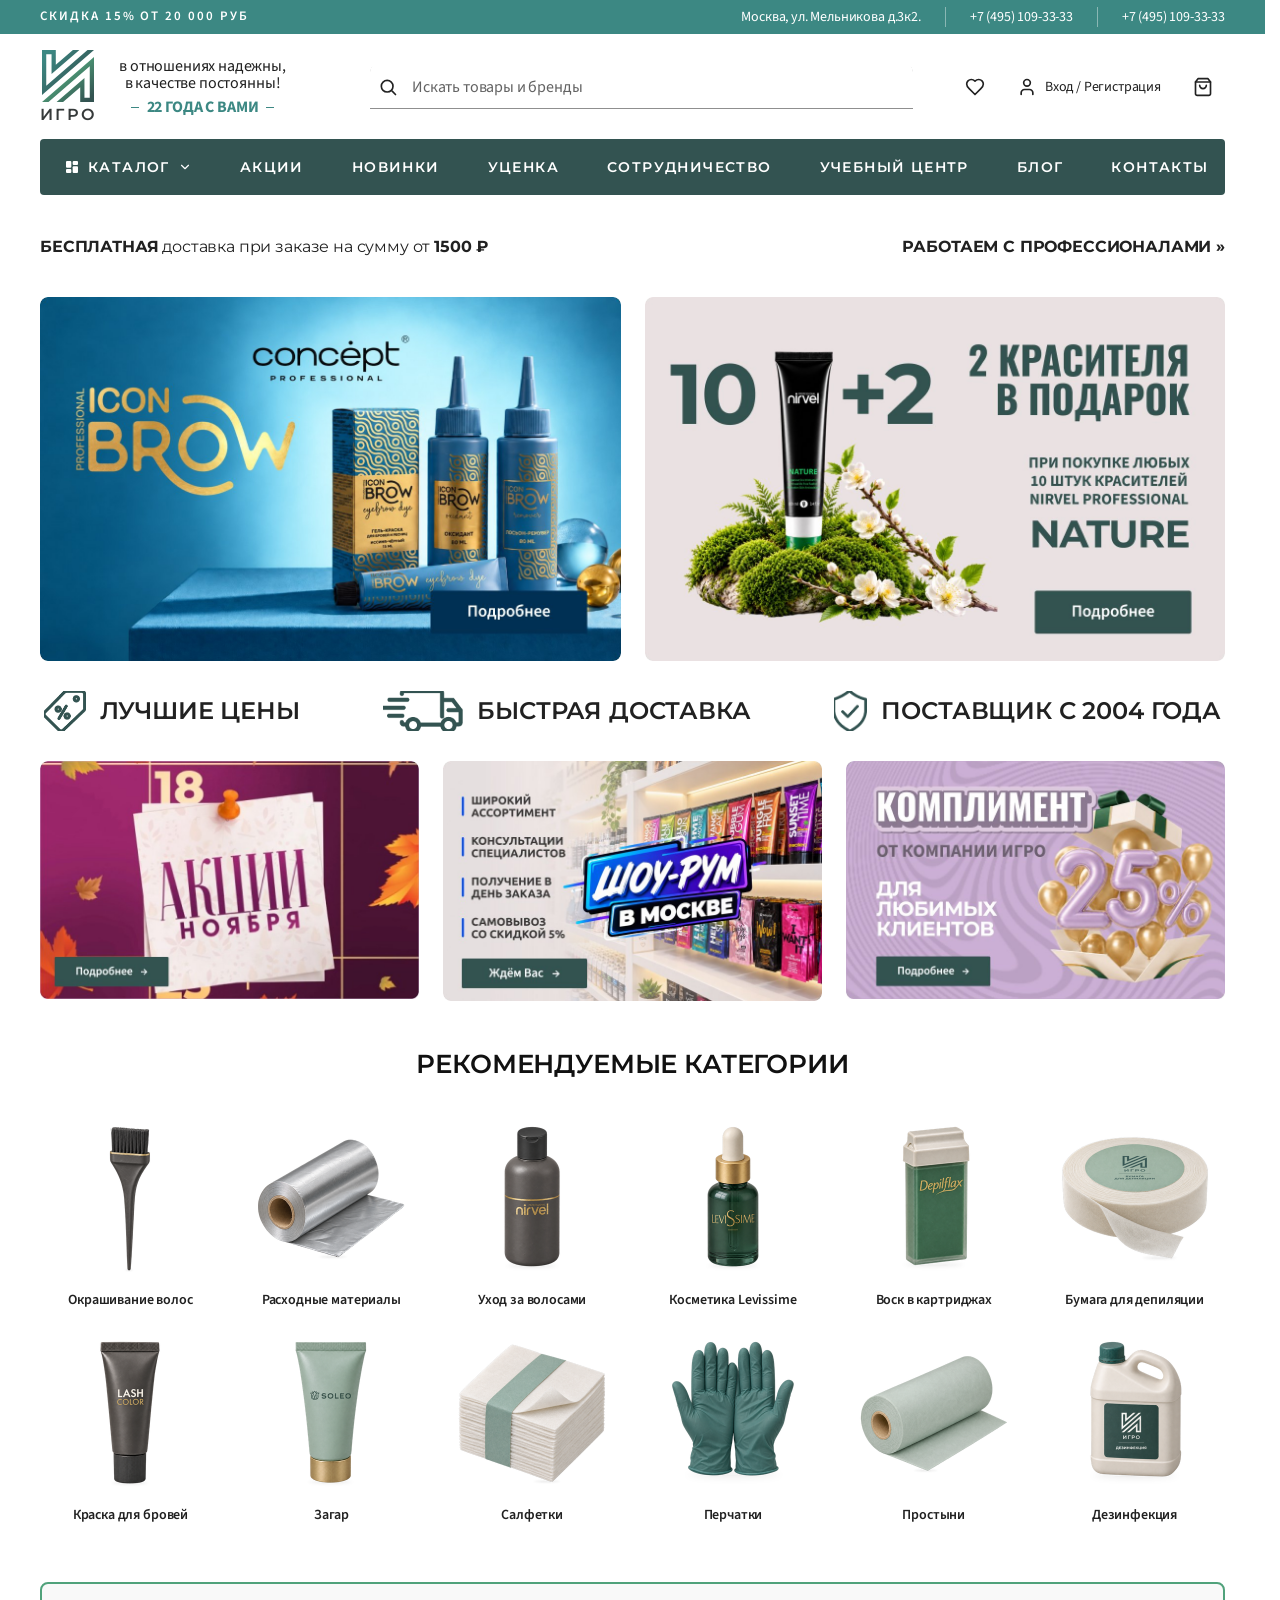
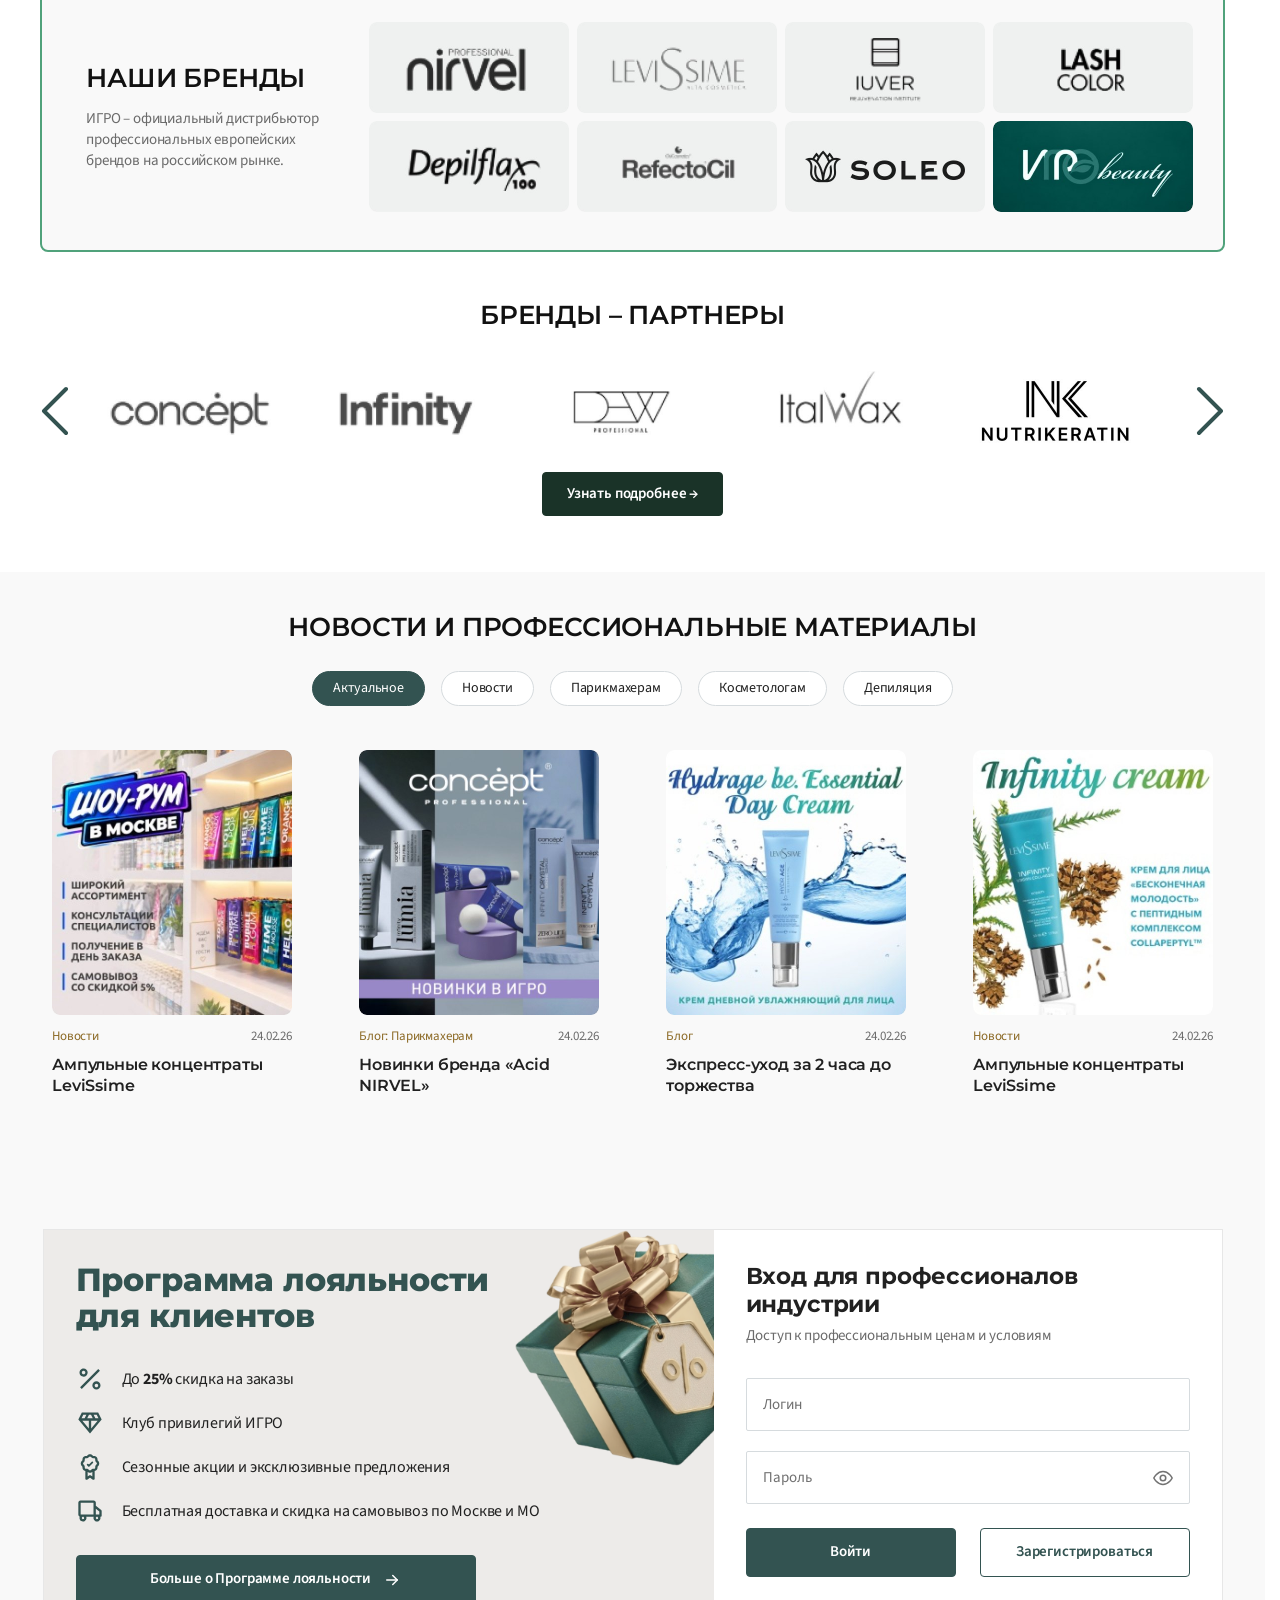
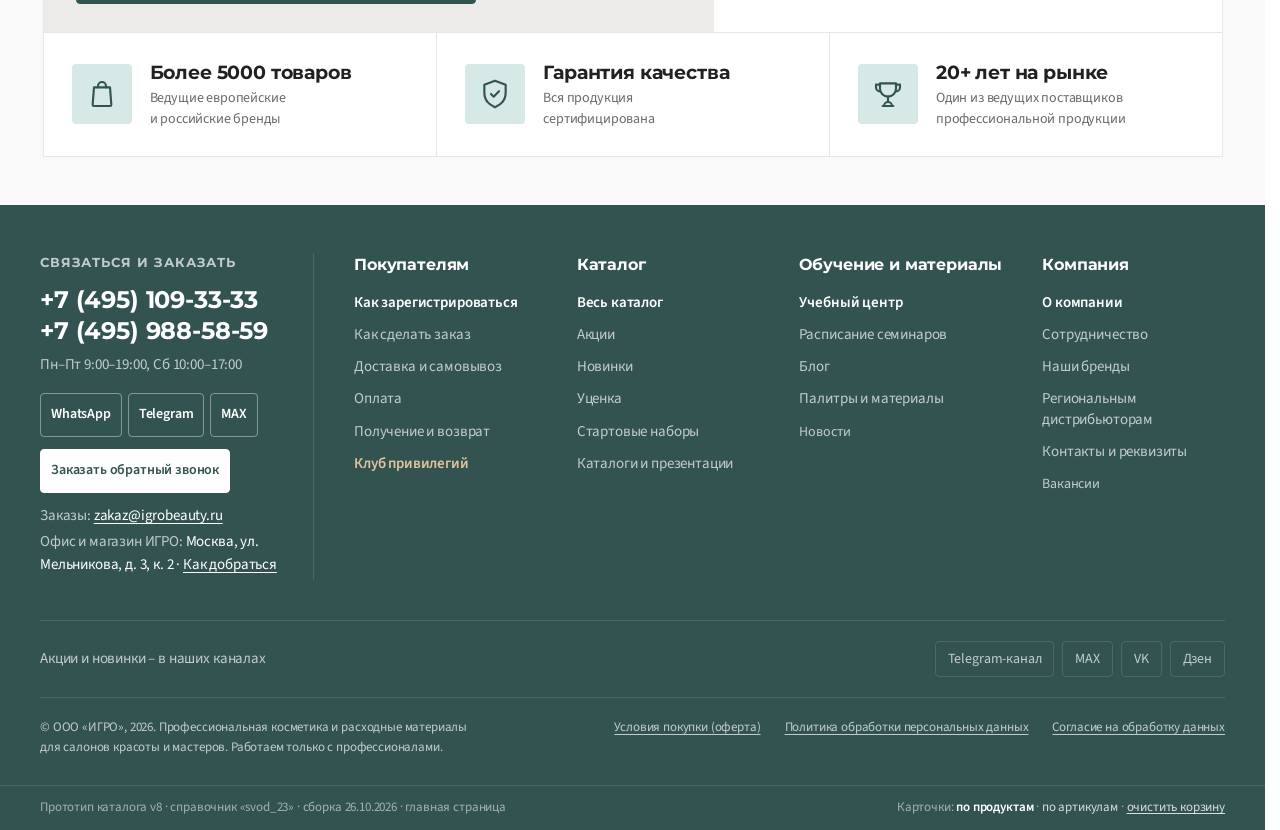
==== commit 6acf63de: "Главная сайта на телефоне (до 767 px) по Figma 3631:26644: баннеры одной лентой, категории/партнёры/" ====
--- a/index.html
+++ b/index.html
@@ -29,6 +29,7 @@
   </div>
   <h1 class="igro-sr-only">IGRObeauty – профессиональная косметика и расходные материалы для салонов</h1>
 
+  <div class="site-top">
   <section class="site-hero" aria-label="Главные акции">
     <a href="subcategory.html?id=brows-okrashivanie&amp;brand=CONCEPT" title="Concept Icon Brow – новинка"><img src="assets/site/hero-concept-icon-brow.jpg" width="1180" height="740" alt="Concept Icon Brow – новинка"></a>
     <a href="subcategory.html?id=hair-okrashivanie&amp;brand=NIRVEL%20PROFESSIONAL" title="10 + 2 красителя Nirvel Nature"><img src="assets/site/hero-nirvel-nature.jpg" width="1180" height="740" alt="10 + 2: при покупке 10 красителей Nirvel Nature – 2 в подарок"></a>
@@ -45,6 +46,7 @@
     <a href="#" title="Шоу-рум в Москве"><img src="assets/site/promo-showroom.jpg" width="768" height="486" alt="Шоу-рум в Москве"></a>
     <a href="#" title="Комплимент от компании ИГРО"><img src="assets/site/promo-compliment.jpg" width="774" height="486" alt="Комплимент от компании ИГРО – 25 % для любимых клиентов"></a>
   </section>
+  </div>
 
   <section class="site-cats" aria-labelledby="site-cats-t">
     <h2 class="site-h2" id="site-cats-t">Рекомендуемые категории</h2>
@@ -225,7 +227,41 @@
           </nav>
         </div>
       </div>
-    <div class="ig-container ig-proto" id="ig-proto"></div></footer>
+    <div class="ftm">
+  <a class="ftm__call" href="tel:+74951093333">+7 (495) 109-33-33</a>
+  <div class="ftm__row"><a href="#">WhatsApp</a><a href="#">Telegram</a><a href="#">MAX</a></div>
+  <p class="ftm__hours">Пн–Пт 9:00–19:00, Сб 10:00–17:00 · <a href="#">Обратный звонок</a></p>
+  <details class="ftm__acc"><summary>Покупателям<span class="ftm__pm" aria-hidden="true"></span></summary><ul>
+              <li class="is-key"><a href="#">Как зарегистрироваться</a></li>
+              <li><a href="#">Как сделать заказ</a></li>
+              <li><a href="#">Доставка и самовывоз</a></li>
+              <li><a href="#">Оплата</a></li>
+              <li><a href="#">Получение и возврат</a></li>
+              <li class="is-club"><a href="#">Клуб привилегий</a></li>
+            </ul></details><details class="ftm__acc"><summary>Каталог<span class="ftm__pm" aria-hidden="true"></span></summary><ul>
+              <li class="is-key"><a href="catalog.html">Весь каталог</a></li>
+              <li><a href="#">Акции</a></li>
+              <li><a href="#">Новинки</a></li>
+              <li><a href="#">Уценка</a></li>
+              <li><a href="#">Стартовые наборы</a></li>
+              <li><a href="#">Каталоги и презентации</a></li>
+            </ul></details><details class="ftm__acc"><summary>Обучение и материалы<span class="ftm__pm" aria-hidden="true"></span></summary><ul>
+              <li class="is-key"><a href="#">Учебный центр</a></li>
+              <li><a href="#">Расписание семинаров</a></li>
+              <li><a href="#">Блог</a></li>
+              <li><a href="#">Палитры и материалы</a></li>
+              <li class="is-minor"><a href="#">Новости</a></li>
+            </ul></details><details class="ftm__acc"><summary>Компания<span class="ftm__pm" aria-hidden="true"></span></summary><ul>
+              <li class="is-key"><a href="#">О компании</a></li>
+              <li><a href="#">Сотрудничество</a></li>
+              <li><a href="#">Наши бренды</a></li>
+              <li><a href="#">Региональным дистрибьюторам</a></li>
+              <li><a href="#">Контакты и реквизиты</a></li>
+              <li class="is-minor"><a href="#">Вакансии</a></li>
+            </ul></details>
+  <div class="ftm__soc"><a href="#">Telegram</a><a href="#">MAX</a><a href="#">VK</a><a href="#">Дзен</a></div>
+  <div class="ftm__legal">© ООО «ИГРО», 2026. Работаем только с профессионалами.<a href="#">Условия покупки (оферта)</a><a href="#">Политика обработки персональных данных</a></div>
+</div><div class="ig-container ig-proto" id="ig-proto"></div></footer>
 <script src="data.js"></script>
 <script src="render.js"></script>
 <script src="script.js"></script>
--- a/assets/site/site.css
+++ b/assets/site/site.css
@@ -91,7 +91,7 @@
 .site-loyal__card { display: grid; grid-template-columns: 670px 1fr; max-width: 1180px; margin: 0 auto; border: 1px solid #e7e7e7; background: #fff; }
 .site-loyal__left { position: relative; padding: 32px 32px 28px; background: #edebe9; }
 .site-loyal__left h2 { margin: 0 0 30px; max-width: 460px; font-family: var(--font-heading); font-weight: 800; font-size: 32px; line-height: 1.15; color: #335351; }
-.site-loyal__gift { position: absolute; right: 0; top: 0; width: 200px; }
+.site-loyal__gift { position: absolute; right: 0; top: 0; width: 200px; height: auto; }
 .site-perks { list-style: none; margin: 0 0 30px; padding: 0; display: grid; gap: 16px; }
 .site-perks li { display: flex; align-items: center; gap: 18px; font-size: 16px; }
 .site-perks li > span { display: block; }
@@ -147,3 +147,100 @@
 .ft__pro { max-width: 440px; }
 .site-home .ig-proto { color: rgba(255,255,255,.55); background: #335351; }
 .site-home .ig-proto a, .site-home .ig-proto button { color: rgba(255,255,255,.8); }
+
+/* подвал телефона – по схеме footer-wireframe.html, раздел 3; на десктопе скрыт */
+.ftm { display: none; }
+
+/* ==========================================================================
+   ТЕЛЕФОН (до 767 px) – по Figma «1. Main Final» → мобильная главная v4 (3631:26644), 24.11.2026
+   ========================================================================== */
+@media (max-width: 767px) {
+  .site-home .ig-container { padding-inline: 16px; }
+  .site-h2 { margin-bottom: 14px; font-size: 16px; }
+  /* строки доставки и преимуществ в мобильном макете нет */
+  .site-home .ig-home__strip, .site-adv { display: none; }
+
+  /* все баннеры – одной лентой со свайпом: два главных и три акционных (одна пропорция), следующий виден краем */
+  .site-top { display: flex; gap: 12px; margin: 16px -16px 0; padding: 0 16px; overflow-x: auto; scroll-snap-type: x mandatory; scrollbar-width: none; }
+  .site-top::-webkit-scrollbar { display: none; }
+  .site-hero, .site-promo { display: contents; }
+  .site-top a { flex: 0 0 calc(100% - 28px); scroll-snap-align: start; scroll-margin-left: 16px; border-radius: 8px; }
+
+  /* категории – лента карточек 74×74 (плашка #F3F3F0, скругление 16), подпись в две строки */
+  .site-cats { margin-top: 12px; }
+  .site-cats .site-h2 { display: none; }
+  .site-cats__grid { display: flex; gap: 12px; margin: 0 -16px; padding: 0 16px; overflow-x: auto; scrollbar-width: none; }
+  .site-cats__grid::-webkit-scrollbar { display: none; }
+  .site-cats__grid li { flex: 0 0 74px; }
+  .site-cat { gap: 8px; }
+  .site-cat__img { width: 74px; height: 74px; padding: 5px; box-sizing: border-box; border-radius: 16px; background: #f3f3f0; }
+  .site-cat__t { font-size: 12px; font-weight: var(--weight-regular); line-height: 1.3; color: #6b6b6b; }
+
+  /* наши бренды – без рамки, текст по центру, плитки 2 в ряд */
+  .site-brands { display: block; margin-top: 24px; padding: 20px 16px 16px; border: 0; border-radius: 0; text-align: center; }
+  .site-brands .site-h2 { text-align: center; margin-bottom: 8px; }
+  .site-brands__txt { max-width: 300px; margin: 0 auto 16px; font-size: 13px; }
+  .site-brands__grid { grid-template-columns: 1fr 1fr; gap: 10px; }
+  .site-brands__grid img { width: 100%; height: auto; }
+
+  /* бренды-партнёры – лента без стрелок, последний уходит в прозрачность; кнопка на всю ширину */
+  .site-partners { margin-top: 32px; }
+  .site-arrow { display: none; }
+  .site-partners__row { margin: 0 -16px; }
+  .site-partners__track { padding: 0 16px; -webkit-mask-image: linear-gradient(90deg, #000 78%, transparent); mask-image: linear-gradient(90deg, #000 78%, transparent); }
+  .site-partners__track a { flex: 0 0 140px; }
+  .site-partners__track img { width: 140px; height: 55px; }
+  .site-partners .igro-btn { display: flex; width: 100%; margin-top: 20px; }
+
+  /* новости – теги и карточки лентами, уходят в градиент фона */
+  .site-news { margin-top: 32px; padding: 32px 0; }
+  .site-news .site-h2 { max-width: 300px; margin-inline: auto; }
+  .site-news__tags, .site-news__grid { margin: 0 -16px; padding: 0 16px; overflow-x: auto; scrollbar-width: none; -webkit-mask-image: linear-gradient(90deg, #000 82%, transparent); mask-image: linear-gradient(90deg, #000 82%, transparent); }
+  .site-news__tags::-webkit-scrollbar, .site-news__grid::-webkit-scrollbar { display: none; }
+  .site-news__tags { justify-content: flex-start; gap: 8px; margin-top: 0; margin-bottom: 20px; }
+  .site-tag { flex: none; }
+  .site-news__grid { display: flex; gap: 12px; }
+  .site-news__grid li { flex: 0 0 159px; }
+  .site-card { gap: 8px; padding: 7px 7px 12px; }
+  .site-card img { width: 145px; height: 160px; }
+  .site-card__meta { gap: 8px; font-size: 12px; }
+  .site-card__cat { overflow: hidden; text-overflow: ellipsis; white-space: nowrap; }
+  .site-card__t { font-size: 14px; }
+
+  /* программа лояльности – как мобильная версия igrobeauty.ru */
+  .site-loyal { padding: 24px 0; }
+  .site-loyal__card { display: block; border-inline: 0; }
+  .site-loyal__left { padding: 24px 20px; }
+  .site-loyal__left h2 { max-width: 230px; margin-bottom: 20px; font-size: 26px; }
+  .site-loyal__gift { width: 100px; height: auto; top: 12px; right: 12px; }
+  .site-perks li { align-items: flex-start; font-size: 15px; }
+  .site-loyal__btn { width: 100%; }
+  .site-login { padding: 24px 20px; }
+  .site-login h2 { font-size: 20px; }
+  .site-login__actions { gap: 12px; }
+  .site-stats { display: block; }
+  .site-stats li { padding: 18px 20px; }
+  .site-stats li + li { border-left: 0; border-top: 1px solid #e7e7e7; }
+
+  /* подвал: десктопный скрыт, телефонный – по схеме */
+  .ft__in { display: none; }
+  .ftm { display: block; padding: 24px 16px 4px; color: #fff; }
+  .ftm__call { display: flex; align-items: center; justify-content: center; height: 52px; margin-bottom: 8px; border-radius: 4px; background: #fff; color: #335351 !important; font-family: var(--font-heading); font-weight: 700; font-size: 18px; }
+  .ftm__row { display: grid; grid-template-columns: repeat(3, 1fr); gap: 8px; margin-bottom: 12px; }
+  .ftm__row a { display: flex; align-items: center; justify-content: center; height: 44px; border: 1px solid rgba(255,255,255,.4); border-radius: 4px; font-size: 15px; font-weight: 600; }
+  .ftm__hours { margin: 0 0 20px; font-size: 14px; color: rgba(255,255,255,.7); }
+  .ftm__hours a { text-decoration: underline; text-underline-offset: 3px; }
+  .ftm__acc { border-top: 1px solid rgba(255,255,255,.12); }
+  .ftm__acc summary { display: flex; align-items: center; justify-content: space-between; min-height: 52px; list-style: none; font-family: var(--font-heading); font-weight: 700; font-size: 16px; cursor: pointer; }
+  .ftm__acc summary::-webkit-details-marker { display: none; }
+  .ftm__pm::before { content: "+"; font-weight: 400; font-size: 22px; color: rgba(255,255,255,.7); }
+  .ftm__acc[open] .ftm__pm::before { content: "–"; }
+  .ftm__acc ul { list-style: none; margin: 0; padding: 0 0 12px; }
+  .ftm__acc li { display: flex; align-items: center; min-height: 44px; font-size: 16px; }
+  .ftm__acc li a { color: rgba(255,255,255,.7); }
+  .ftm__acc li.is-club a { color: #dfc49d; font-weight: 600; }
+  .ftm__soc { display: flex; gap: 8px; padding: 16px 0; border-top: 1px solid rgba(255,255,255,.12); }
+  .ftm__soc a { flex: 1; display: flex; align-items: center; justify-content: center; height: 44px; border: 1px solid rgba(255,255,255,.12); border-radius: 4px; font-size: 14px; color: rgba(255,255,255,.7); }
+  .ftm__legal { padding: 16px 0 20px; border-top: 1px solid rgba(255,255,255,.12); font-size: 13px; color: rgba(255,255,255,.7); }
+  .ftm__legal a { display: block; margin-top: 8px; text-decoration: underline; text-underline-offset: 3px; }
+}
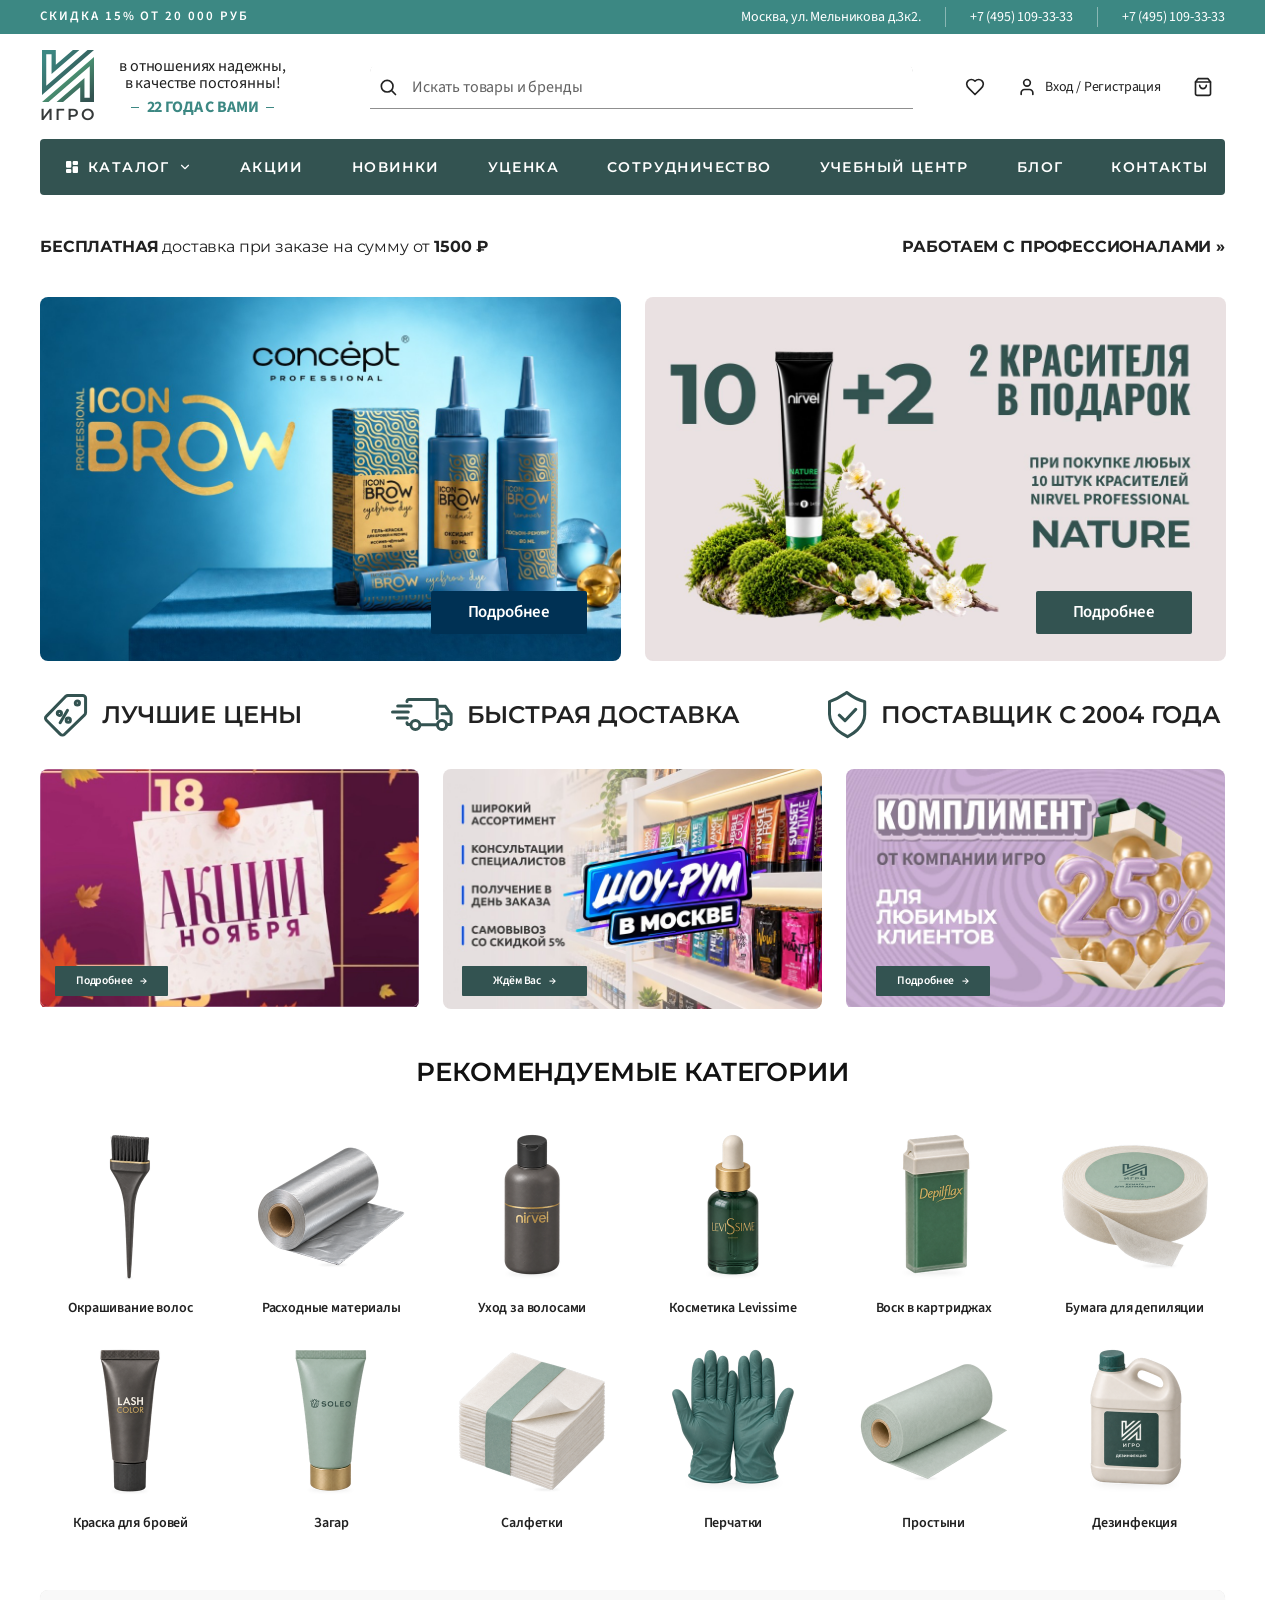
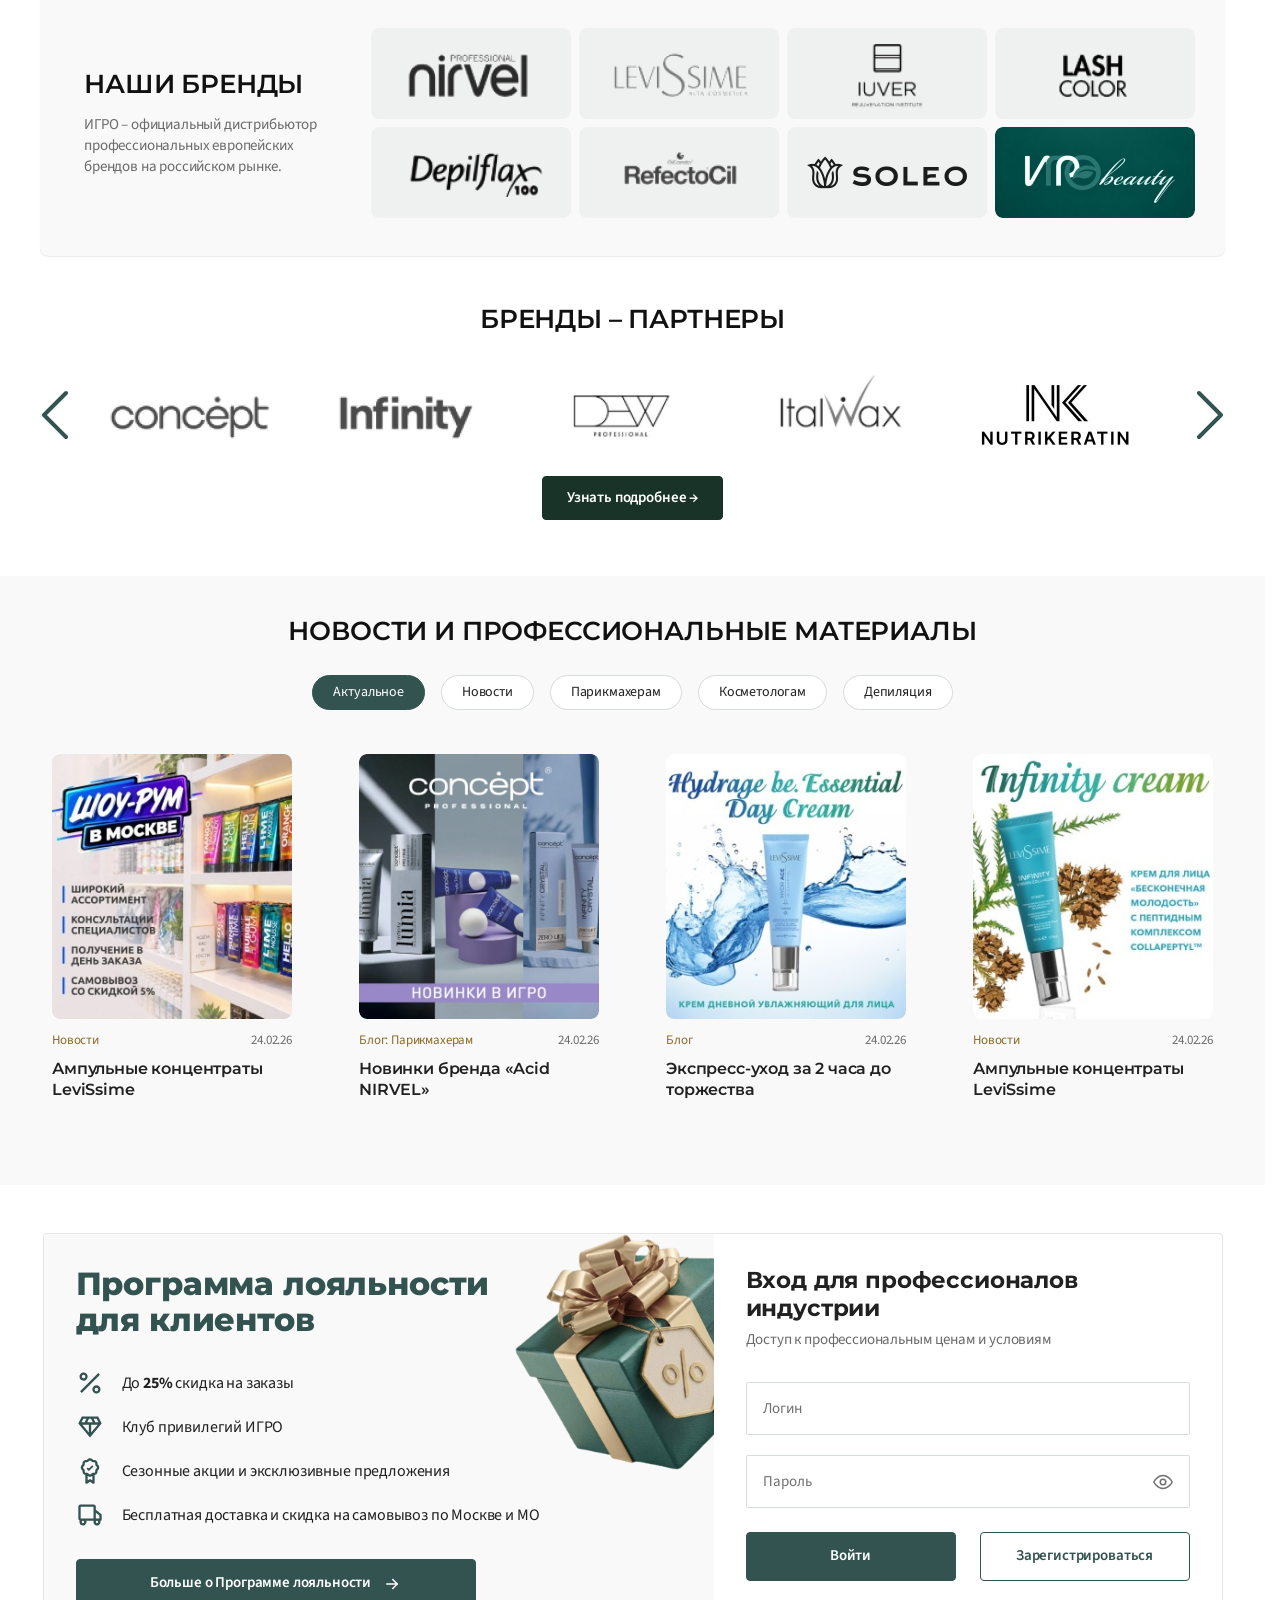
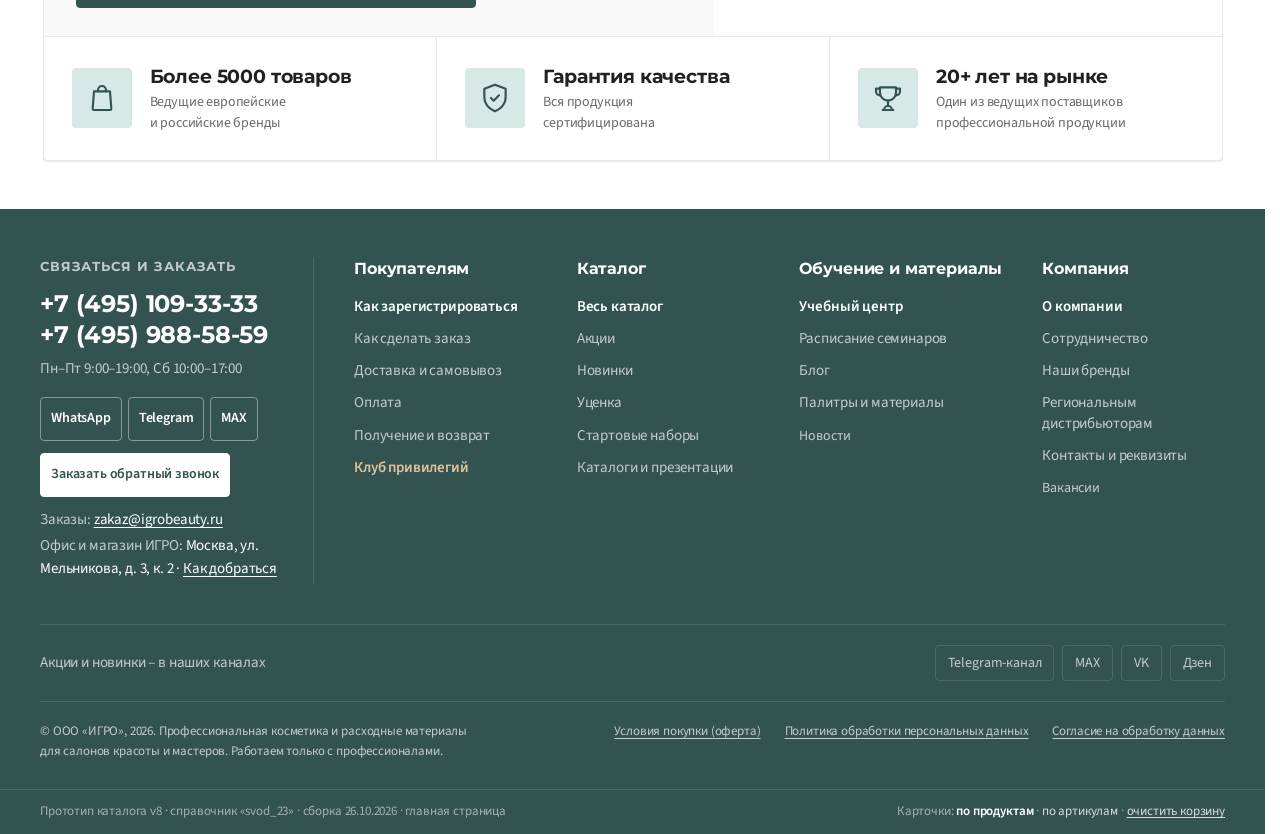
==== commit 28221870: "Home per Figma 3592:252: brands block without border, white loyalty section with #F9F9F9 panel, vect" ====
--- a/index.html
+++ b/index.html
@@ -8,6 +8,7 @@
 <link rel="stylesheet" href="ds/styles.css">
 <link rel="stylesheet" href="styles.css">
 <link rel="stylesheet" href="assets/site/site.css">
+<link rel="stylesheet" href="assets/site/footer.css">
 </head>
 <body class="igro site-home" data-page="home" data-default="hair"><div class="ig-topbar"><div class="ig-container ig-topbar__inner">
   <div class="ig-topbar__promo">Скидка 15% от 20&nbsp;000 руб</div>
@@ -31,20 +32,20 @@
 
   <div class="site-top">
   <section class="site-hero" aria-label="Главные акции">
-    <a href="subcategory.html?id=brows-okrashivanie&amp;brand=CONCEPT" title="Concept Icon Brow – новинка"><img src="assets/site/hero-concept-icon-brow.jpg" width="1180" height="740" alt="Concept Icon Brow – новинка"></a>
-    <a href="subcategory.html?id=hair-okrashivanie&amp;brand=NIRVEL%20PROFESSIONAL" title="10 + 2 красителя Nirvel Nature"><img src="assets/site/hero-nirvel-nature.jpg" width="1180" height="740" alt="10 + 2: при покупке 10 красителей Nirvel Nature – 2 в подарок"></a>
+    <a href="subcategory.html?id=brows-okrashivanie&amp;brand=CONCEPT" title="Concept Icon Brow – новинка"><img src="assets/site/hero-concept-icon-brow.jpg" width="1180" height="740" alt="Concept Icon Brow – новинка"><span class="site-bn__btn" style="left:67.29%;top:80.81%;background:#003154" aria-hidden="true">Подробнее</span></a>
+    <a href="subcategory.html?id=hair-okrashivanie&amp;brand=NIRVEL%20PROFESSIONAL" title="10 + 2 красителя Nirvel Nature"><img src="assets/site/hero-nirvel-nature.jpg" width="1180" height="740" alt="10 + 2: при покупке 10 красителей Nirvel Nature – 2 в подарок"><span class="site-bn__btn" style="left:67.29%;top:80.81%" aria-hidden="true">Подробнее</span></a>
   </section>
 
   <ul class="site-adv" aria-label="Почему ИГРО">
-    <li class="site-adv__item"><img src="assets/site/adv-1.png" alt="">Лучшие цены</li>
-    <li class="site-adv__item"><img src="assets/site/adv-2.png" alt="">Быстрая доставка</li>
-    <li class="site-adv__item"><img src="assets/site/adv-3.png" alt="">Поставщик с 2004 года</li>
+    <li class="site-adv__item"><img src="assets/site/adv-1.svg" width="44" height="43" alt="">Лучшие цены</li>
+    <li class="site-adv__item"><img src="assets/site/adv-2.svg" width="62" height="34" alt="">Быстрая доставка</li>
+    <li class="site-adv__item"><img src="assets/site/adv-3.svg" width="39" height="48" alt="">Поставщик с 2004 года</li>
   </ul>
 
   <section class="site-promo" aria-label="Акции и предложения">
-    <a href="#" title="Все акции сентября"><img src="assets/site/promo-sale-september.jpg" width="774" height="486" alt="Все акции сентября"></a>
-    <a href="#" title="Шоу-рум в Москве"><img src="assets/site/promo-showroom.jpg" width="768" height="486" alt="Шоу-рум в Москве"></a>
-    <a href="#" title="Комплимент от компании ИГРО"><img src="assets/site/promo-compliment.jpg" width="774" height="486" alt="Комплимент от компании ИГРО – 25 % для любимых клиентов"></a>
+    <a href="#" title="Акции ноября"><img src="assets/site/promo-sale-september.jpg" width="774" height="486" alt="Акции ноября"><span class="site-bn__btn site-bn__btn--sm" style="left:3.88%;top:82.3%" aria-hidden="true">Подробнее<i>→</i></span></a>
+    <a href="#" title="Шоу-рум в Москве"><img src="assets/site/promo-showroom.jpg" width="768" height="486" alt="Шоу-рум в Москве"><span class="site-bn__btn site-bn__btn--sm" style="left:4.95%;top:82.3%;width:33.07cqw" aria-hidden="true">Ждём Вас<i>→</i></span></a>
+    <a href="#" title="Комплимент от компании ИГРО"><img src="assets/site/promo-compliment.jpg" width="774" height="486" alt="Комплимент от компании ИГРО – 25 % для любимых клиентов"><span class="site-bn__btn site-bn__btn--sm" style="left:8.01%;top:82.3%" aria-hidden="true">Подробнее<i>→</i></span></a>
   </section>
   </div>
 
--- a/styles.css
+++ b/styles.css
@@ -1395,20 +1395,9 @@
   .ig-topbar__contacts { display: none; }
   .ig-topbar__promo { letter-spacing: var(--tracking-normal); }
 
-  .ig-header__inner { flex-wrap: wrap; gap: var(--space-3); padding-block: var(--space-3); }
-  .ig-logo { order: 1; gap: var(--space-2); }
-  .ig-logo__svg { width: 44px; }
-  .ig-logo__word { font-size: var(--font-size-micro); }
-  .ig-logo__tagline { gap: var(--space-1); }
-  .ig-logo__motto,
-  .ig-logo__years { font-size: var(--font-size-micro); }
-  .ig-actions { order: 2; margin-left: auto; gap: 0; }
-  .ig-cart__sum { display: none; }
-  .ig-search { order: 3; flex-basis: 100%; }
-
+  /* шапка телефона – в конце файла, блок «ШАПКА ТЕЛЕФОНА» (v8, 24.11, Figma 3631:26644) */
   .ig-mainnav__inner { overflow-x: auto; scrollbar-width: none; }
   .ig-mainnav__inner::-webkit-scrollbar { display: none; }
-  .ig-navlink { padding: 0 var(--space-3); }
 
   /* выпадающий каталог — во весь экран, колонки столбцом, своя кнопка закрытия */
   .ig-mega { position: fixed; inset: 0; z-index: var(--z-overlay); border-radius: 0; overflow-y: auto; }
@@ -1703,16 +1692,6 @@
 .ig-cathero { padding-top: calc(var(--space-3) + var(--mast-h, 0px)); }
 @media (max-width: 767px) {
   .ig-hero { padding-top: calc(var(--space-5) + var(--mast-h, 0px)); }
-  .ig-mast.is-compact .ig-logo__svg { width: 28px; }
-  .ig-mast.is-compact .ig-logo__word { font-size: 21px; }
-  .ig-mast .ig-logo__word { font-size: var(--font-size-micro); }
-  /* на телефоне поиск – отдельной строкой: в сжатой шапке строка складывается вместе с отступом над ней */
-  .ig-mast .ig-header__inner { transition: padding var(--mast-dur) var(--mast-ease), row-gap var(--mast-dur) var(--mast-ease); }
-  .ig-mast .ig-search { max-height: var(--size-control-md); overflow: hidden; transition: max-height var(--mast-dur) var(--mast-ease), opacity 0.15s var(--mast-ease), visibility 0.15s var(--mast-ease), background var(--mast-dur) var(--mast-ease); }
-  .ig-mast.is-compact .ig-header__inner { row-gap: 0; }
-  .ig-mast.is-compact .ig-search { max-height: 0; border-width: 0; opacity: 0; visibility: hidden; }
-  .ig-mast.is-compact .ig-search-btn { display: inline-flex; }
-  .ig-mast.is-compact .ig-logo__tagline { display: none; }
 }
 @media (prefers-reduced-motion: reduce) {
   .ig-mast { --mast-dur: 0.01s; }
@@ -2012,3 +1991,336 @@
   .ig-offers__track { grid-auto-columns: 80%; }
   .ig-home__strip { font-size: 14px; }
 }
+
+/* ==========================================================================
+   ШАПКА ТЕЛЕФОНА (v8, 24.11.2026) – по Figma «Main Final» мобильная 3631:26644 и экранам C-1/C-2 (3655:30226)
+   · плашка «Скидка 15 %» #3C8883 по центру, адреса и телефоны скрыты;
+   · строка 56 px: бургер – логотип (знак 30 px, «ИГРО», «в качестве / постоянны») – телефон;
+   · поиск 44 px отдельной строкой: без заливки, линия снизу;
+   · полоса категорий 44 px: «Каталог» кнопкой #3C8883 и разделы прописными, листается вбок, справа – растушёвка.
+     Фон полосы – #335351, как плашка меню десктопа (в макете #353535 – цвет до палитры «В»);
+   · избранное, вход и корзина – в нижней панели (.ig-tabbar), в шапке их нет;
+   · прокрутка вниз (C-1): одна строка «бургер – поиск – телефон»; вверх (C-2): логотип и поиск под ним.
+   Шапка на телефоне всегда белая – прозрачной над баннером не бывает.
+   Разметку добавляет render.js, смену состояний – script.js (mqPhone)
+   ========================================================================== */
+.ig-mburger, .ig-mphone, .ig-logo__motto-m, .ig-mcats, .ig-mcats-fade, .ig-tabbar { display: none; }
+@media (max-width: 767px) {
+  .ig-topbar__inner { justify-content: center; min-height: 30px; padding-block: 0; }
+  .ig-topbar__promo { font-size: 11px; font-weight: var(--weight-bold); letter-spacing: 1.5px; }
+
+  .ig-mast, .ig-mast.is-clear, .ig-mast.is-clear.is-on-dark {
+    --mast-bg: var(--surface-card);
+    --mast-fg: var(--text-default);
+    --mast-icon: var(--text-default);
+    --mast-logo-ink: #363a3a;
+    --mast-mark-ink: #111111;
+    --mast-mark-accent: var(--mast-accent);
+    --mast-logo-dark: 0;
+    background-color: var(--surface-card);
+  }
+  .ig-mast.is-compact.is-collapsed { box-shadow: 0 1px 0 #ececec; }
+
+  /* сетка строки: 44 – логотип – 44; вторая строка – поиск */
+  .ig-mast .ig-container.ig-header__inner,
+  .ig-mast.is-compact .ig-container.ig-header__inner {
+    display: grid;
+    grid-template-columns: 44px minmax(0, 1fr) 44px;
+    grid-template-rows: 56px 56px;
+    gap: 0 6px;
+    align-items: center;
+    padding: 0 8px 0 0;
+    transition: none;
+  }
+  .ig-mburger, .ig-mphone {
+    display: inline-flex; align-items: center; justify-content: center;
+    width: 44px; height: 44px; padding: 0; border: 0; background: none;
+    color: var(--text-default); cursor: pointer;
+  }
+  .ig-mburger { grid-area: 1 / 1; justify-content: flex-end; }
+  .ig-mphone { grid-area: 1 / 3; }
+  .ig-mast .ig-actions { display: none; }
+
+  .ig-mast .ig-logo,
+  .ig-mast.is-compact .ig-logo { grid-area: 1 / 2; justify-self: center; display: inline-flex; align-items: center; gap: 22px; }
+  .ig-mast .ig-logo__mark,
+  .ig-mast.is-compact .ig-logo__mark { flex-direction: row; align-items: center; gap: 11px; transition: none; }
+  .ig-mast .ig-logo__svg,
+  .ig-mast.is-compact .ig-logo__svg { width: 30px; }
+  .ig-mast .ig-logo__word,
+  .ig-mast.is-compact .ig-logo__word,
+  .ig-mast.was-compact:not(.is-compact) .ig-logo__word { margin-right: -0.2em; font-size: 18px; letter-spacing: 0.2em; animation: none; }
+  .ig-mast .ig-logo__tagline { display: none; }
+  .ig-logo__motto-m {
+    display: block;
+    font-family: var(--font-heading); font-weight: var(--weight-semibold);
+    font-size: 14px; line-height: 1; color: #155430; white-space: nowrap;
+  }
+
+  .ig-mast .ig-search,
+  .ig-mast.is-compact .ig-search {
+    grid-area: 2 / 1 / 3 / -1;
+    align-self: start;
+    height: 44px; max-height: none;
+    margin: 0 8px 0 16px;
+    opacity: 1; visibility: visible;
+    box-shadow: inset 0 -1px 0 #8a8a8a;
+  }
+  .ig-mast .igro-search__input { font-size: 16px; }
+  .ig-mast .igro-search__input::placeholder { color: #8a8a8a; opacity: 1; }
+  .ig-mast .igro-search__icon { color: #666666; }
+
+  /* C-1: прокрутка вниз – логотип убран, поиск встаёт между бургером и телефоном */
+  .ig-mast.is-compact.is-collapsed .ig-container.ig-header__inner { grid-template-rows: 56px 0; }
+  .ig-mast.is-compact.is-collapsed .ig-logo { display: none; }
+  .ig-mast.is-compact.is-collapsed .ig-search { grid-area: 1 / 2; align-self: center; margin: 0 0 0 8px; animation: ig-msearch-in var(--mast-dur) var(--mast-ease); }
+
+  /* полоса категорий */
+  .ig-mast .ig-mainnav { position: relative; }
+  .ig-mast .ig-container.ig-mainnav__inner { align-items: center; justify-content: flex-start; gap: 16px; min-height: 0; height: 44px; padding: 0 48px 0 16px; background: var(--mast-menu); }
+  .ig-mast .ig-mainnav__list--end { display: none; }
+  .ig-mast .ig-mainnav__list:first-child { flex: none; align-items: center; }
+  .ig-mast .ig-mainnav__list:first-child > .ig-navlink {
+    gap: 8px; height: 28px; padding: 0 16px;
+    border: 1px solid #006b3e; border-radius: 4px;
+    background: var(--mast-accent); color: #fff;
+    font-family: var(--font-body); font-size: 14px; font-weight: var(--weight-semibold); letter-spacing: -0.01em; text-transform: none;
+  }
+  .ig-mast .ig-mainnav__list:first-child > .ig-navlink .ig-ic--chevron { display: none; }
+  .ig-mcats { display: flex; align-items: center; gap: 22px; flex: none; }
+  .ig-mcats a {
+    font-family: var(--font-heading); font-weight: var(--weight-bold); font-size: 12px; line-height: 15px;
+    text-transform: uppercase; white-space: nowrap; color: #fff; text-decoration: none;
+  }
+  .ig-mcats-fade {
+    display: block; position: absolute; top: 0; right: 0; z-index: calc(var(--z-dropdown) + 2);
+    width: 48px; height: 44px; pointer-events: none;
+    background: linear-gradient(to right, color-mix(in srgb, var(--mast-menu) 0%, transparent), var(--mast-menu) 80%);
+    transition: opacity 0.125s var(--mast-ease);
+  }
+  /* в сжатой шапке полосы нет – ни при прокрутке вниз, ни вверх (C-1, C-2) */
+  .ig-mast.is-compact .ig-mainnav__inner,
+  .ig-mast.is-compact .ig-mcats-fade { display: none; }
+
+  /* нижняя панель */
+  body.has-tabbar { padding-bottom: 66px; }
+  .ig-tabbar {
+    display: flex; justify-content: space-between;
+    position: fixed; left: 0; right: 0; bottom: 0; z-index: var(--z-sticky);
+    height: calc(66px + env(safe-area-inset-bottom, 0px)); padding: 7px 6px env(safe-area-inset-bottom, 0px);
+    box-sizing: border-box;
+    background: var(--surface-card); border-top: 1px solid #ececec;
+  }
+  .ig-tabbar__i {
+    position: relative; flex: 1 1 0; min-width: 0;
+    display: flex; flex-direction: column; align-items: center; justify-content: flex-start; gap: 4px;
+    padding: 5px 0 0; border: 0; background: none; cursor: pointer;
+    color: #6b6b6b; text-decoration: none; font: inherit;
+  }
+  .ig-tabbar__i svg, .ig-tabbar__i .ig-ic { width: 24px; height: 24px; color: #111111; }
+  .ig-tabbar__i.is-active, .ig-tabbar__i.is-active svg, .ig-tabbar__i.is-active .ig-ic { color: #12803d; }
+  .ig-tabbar__t { font-family: var(--font-body); font-weight: var(--weight-bold); font-size: 11px; line-height: 13px; white-space: nowrap; }
+  .ig-tabbar .ig-cart__icon { position: relative; display: block; width: 24px; height: 24px; }
+  .ig-tabbar .ig-cart__count {
+    position: absolute; top: -8px; left: 16px;
+    min-width: 16px; height: 16px; padding: 0 3px; box-sizing: border-box; border-radius: 8px;
+    background: #155430; color: #fff;
+    font-family: var(--font-body); font-weight: var(--weight-bold); font-size: 10px; line-height: 16px; text-align: center;
+  }
+  .ig-tabbar .ig-cart__sum { max-width: none; color: #6b6b6b; }
+  .ig-tabbar .ig-cart__sum[hidden] { display: none; }
+  .ig-tabbar .ig-cart__sum:not([hidden]) + .ig-tabbar__empty { display: none; }
+}
+@keyframes ig-msearch-in { from { opacity: 0; } to { opacity: 1; } }
+
+/* ==========================================================================
+   МЕНЮ ТЕЛЕФОНА (v8, 24.11.2026) – Figma 3655:30226, экраны C-3 «Меню», C-4 «Каталог», C-5 переход, C-6 раздел.
+   Шторка: белая, скругление сверху 28 px, ручка 40 × 5 #D6D6D2, подложка House #335351 45 %.
+   Заголовок 22 px Montserrat Bold, крестик – круг 44 px #F1F1EF. Плитки 175 × 64, скругление 14, #F1F1EF,
+   «Каталог» – House с белым текстом. Строки каталога 59 px, разделов 50 px, прописные 14 px Montserrat Bold,
+   линия #EEE, «›» #AAA; «Все товары раздела» – акцент #3C8883. Внизу – «Работаем с профессионалами» плашкой 52 px.
+   Разметку и переходы делает script.js (блок «меню телефона»)
+   ========================================================================== */
+.ig-msheet { position: fixed; inset: 0; z-index: var(--z-overlay); }
+.ig-msheet[hidden] { display: none; }
+.has-msheet, .has-msheet body { overflow: hidden; }
+.ig-msheet__scrim {
+  position: absolute; inset: 0;
+  background: rgba(51, 83, 81, 0.45);
+  opacity: 0;
+  transition: opacity 0.3s ease;
+}
+.ig-msheet__panel {
+  position: absolute; left: 0; right: 0; bottom: 0;
+  top: 56px;
+  display: flex; flex-direction: column;
+  border-radius: 28px 28px 0 0;
+  background: var(--surface-card);
+  box-shadow: 0 -12px 32px rgba(0, 0, 0, 0.08), 0 -1px 2px rgba(0, 0, 0, 0.08);
+  transform: translateY(100%);
+  transition: transform 0.32s cubic-bezier(0.2, 0.8, 0.2, 1);
+  touch-action: pan-y;
+}
+.ig-msheet.is-open .ig-msheet__scrim { opacity: 1; }
+.ig-msheet.is-open .ig-msheet__panel { transform: translateY(0); }
+.ig-msheet__panel.is-dragging { transition: none; }
+.ig-msheet__grab { flex: none; width: 40px; height: 5px; margin: 10px auto 0; border-radius: 3px; background: #d6d6d2; }
+.ig-msheet__views { position: relative; flex: 1 1 auto; min-height: 0; overflow: hidden; }
+.ig-msheet__view {
+  position: absolute; inset: 0;
+  display: flex; flex-direction: column;
+  background: var(--surface-card);
+  transition: transform 0.3s cubic-bezier(0.2, 0.8, 0.2, 1), visibility 0s;
+}
+.ig-msheet__view.is-left { transform: translateX(-100%); visibility: hidden; transition: transform 0.3s cubic-bezier(0.2, 0.8, 0.2, 1), visibility 0s 0.3s; }
+.ig-msheet__view.is-right { transform: translateX(100%); }
+
+.ig-msheet__head { flex: none; display: flex; align-items: center; gap: 6px; min-height: 56px; padding: 14px 16px 6px; cursor: grab; }
+.ig-msheet__title { flex: 1 1 auto; min-width: 0; margin: 0; font-family: var(--font-heading); font-weight: var(--weight-bold); font-size: 22px; line-height: 27px; color: #1a1a1a; }
+.ig-msheet__back, .ig-msheet__close {
+  flex: none; display: inline-flex; align-items: center; justify-content: center;
+  width: 44px; height: 44px; padding: 0; border: 0; border-radius: 22px; cursor: pointer; color: #111111;
+}
+.ig-msheet__back { margin-left: 8px; background: none; }
+.ig-msheet__close { background: #f1f1ef; }
+.ig-msheet__body { flex: 1 1 auto; min-height: 0; overflow-y: auto; overscroll-behavior: contain; padding: 8px 16px 16px; display: flex; flex-direction: column; }
+
+.ig-msheet__login {
+  display: flex; align-items: center; gap: 12px;
+  min-height: 58px; padding: 0 16px; box-sizing: border-box;
+  border: 1px solid #e7e7e7; border-radius: 12px;
+  font-family: var(--font-body); font-weight: var(--weight-bold); font-size: 16px; letter-spacing: -0.01em;
+  color: #212121; text-decoration: none;
+}
+.ig-msheet__login span { flex: 1 1 auto; }
+.ig-msheet__login svg:last-child { color: #6b6b6b; }
+.ig-msheet__tiles { display: grid; grid-template-columns: 1fr 1fr; gap: 8px; margin-top: 14px; }
+.ig-msheet__tile {
+  display: flex; align-items: center; gap: 16px;
+  min-height: 64px; padding: 0 14px; box-sizing: border-box;
+  border: 0; border-radius: 14px; background: #f1f1ef; cursor: pointer;
+  font-family: var(--font-heading); font-weight: var(--weight-bold); font-size: 12.5px; line-height: 15px;
+  text-transform: uppercase; text-align: left; color: #1a1a1a; text-decoration: none;
+}
+.ig-msheet__tile--main { padding-left: 20px; background: #335351; color: #fff; }
+.ig-msheet__contacts { margin-top: auto; padding-top: 24px; display: flex; flex-direction: column; gap: 8px; }
+.ig-msheet__pill {
+  display: flex; align-items: center; justify-content: center;
+  min-height: 52px; padding: 0 20px; box-sizing: border-box; border-radius: 26px;
+  background: #335351; color: #fff; text-decoration: none;
+  font-family: var(--font-heading); font-weight: var(--weight-bold); font-size: 13px; text-transform: uppercase;
+}
+.ig-msheet__pill--phone { font-family: var(--font-body); font-size: 16px; text-transform: none; }
+.ig-msheet__addr { margin: 4px 0 0; text-align: center; font-family: var(--font-body); font-size: 13px; color: #555555; }
+
+.ig-msheet__list { list-style: none; margin: 0; padding: 0 16px; }
+.ig-msheet__row {
+  display: flex; align-items: center; justify-content: space-between; gap: 12px;
+  width: 100%; min-height: 50px; padding: 0; box-sizing: border-box;
+  border: 0; border-bottom: 1px solid #eeeeee; background: none; cursor: pointer; text-align: left;
+  font-family: var(--font-heading); font-weight: var(--weight-bold); font-size: 14px; line-height: 17px;
+  text-transform: uppercase; color: #1a1a1a; text-decoration: none;
+}
+.ig-msheet__list--cats .ig-msheet__row { min-height: 59px; }
+.ig-msheet__row--accent { color: #3c8883; }
+.ig-msheet__chev { flex: none; font-family: var(--font-heading); font-weight: 400; font-size: 22px; line-height: 1; color: #aaaaaa; }
+.ig-msheet__foot { flex: none; padding: 12px 16px calc(30px + env(safe-area-inset-bottom, 0px)); }
+@media (hover: hover) {
+  .ig-msheet__row:hover { color: #3c8883; }
+  .ig-msheet__tile:not(.ig-msheet__tile--main):hover { background: #e6e6e3; }
+}
+@media (prefers-reduced-motion: reduce) {
+  .ig-msheet__panel, .ig-msheet__view, .ig-msheet__scrim { transition: none; }
+}
+@media (min-width: 768px) {
+  .ig-msheet { display: none; }
+}
+
+/* полоса категорий: ссылки нажимаются по всей высоте полосы (аудит 24.11), уведомления – под видимой шапкой */
+@media (max-width: 767px) {
+  .ig-mcats a { display: flex; align-items: center; height: 44px; }
+  .igro-toast-region--top { top: calc(var(--mhead-b, 186px) + 8px); left: 12px; right: 12px; width: auto; transition: top 0.25s ease-in-out; }
+}
+
+/* ==========================================================================
+   ПАНЕЛЬ ФИЛЬТРОВ НА ТЕЛЕФОНЕ (v8, этап 5, 24.11.2026) – вариант C «минимум» и лист шторкой (выбор Антона)
+   · одна строка: счётчик слева, сортировка и «Фильтры» справа;
+   · бренды, типы и прочее – только в листе фильтров; всё выбранное (бренд, линия, продукт, тип, страна, область) –
+     чипами с крестиком лентой под строкой, листается вбок до краёв экрана; отдельной строки «Тип продукта» нет;
+   · над сеткой 16 px вместо 48, ряд групп – по высоте пилюли;
+   · лист фильтров – шторкой снизу, как меню телефона: отступ сверху 56, скругление 28, ручка; свайп вниз закрывает.
+   Разметку перестраивает phoneToolbar() в render.js, свайп – script.js. Варианты A и B и сравнение – в истории git (9993cc4)
+   ========================================================================== */
+@media (max-width: 767px) {
+  .ig-content { padding-top: var(--space-4); }
+  .ig-directions { padding-block: 0; }
+  /* сверху 16 – над пилюлей выступает иконка (14 px), снизу 8 */
+  .ig-directions__track,
+  .ig-directions__track:has(.ig-direction--icon) { padding-block: var(--space-4) var(--space-2); }
+  .ig-toolbar__panel { padding-block: var(--space-3); }
+
+  .ig-toolbar__left { display: none; }
+  .ig-toolbar__right { width: 100%; gap: var(--space-3); margin-left: 0; }
+  .ig-toolbar .ig-count { margin-right: auto; }
+  .ig-toolbar .ig-filters-btn { min-width: 0 !important; padding-inline: var(--space-3); }
+
+  /* лента выбранного */
+  .ig-mf-line {
+    display: flex; align-items: center; gap: var(--space-2);
+    margin: var(--space-3) calc(-1 * var(--gutter-sm)) 0; padding-inline: var(--gutter-sm);
+    overflow-x: auto; scrollbar-width: none;
+  }
+  .ig-mf-line::-webkit-scrollbar { display: none; }
+  .ig-mf-line > * { flex: none; }
+  /* лист фильтров шторкой снизу */
+  .ig-drawer {
+    top: 56px; bottom: 0; height: auto;
+    border-radius: 28px 28px 0 0;
+    background: var(--surface-card);
+    transform: translateY(100%);
+    touch-action: pan-y;
+  }
+  .ig-drawer.is-open { transform: translateY(0); }
+  .ig-drawer.is-dragging { transition: none; }
+  .ig-drawer::before {
+    content: ""; display: block; flex: none; width: 40px; height: 5px; margin: 10px auto 0; border-radius: 3px; background: #d6d6d2;
+  }
+  .ig-drawer__head { cursor: grab; }
+}
+
+/* ==========================================================================
+   КАРТОЧКИ И СПИСОК НА ТЕЛЕФОНЕ (v8, этап 6, 24.11.2026) – по аудиту output/2026-11-24_v8-mobile-audit
+   · «Узнать проф. цену» – одной строкой под ценой и «Розничной ценой», область нажатия 32 px;
+   · бренд и линия – та же строка на вид, нажимаются по высоте 32 px (поля 7 px сверху и снизу, внешние отступы −7);
+   · от цены до кнопок – 12 px вместо 31;
+   · вместо страниц – «Показать ещё N товаров» и «Показано X из Y» (render.js: moreHTML, showMore)
+   ========================================================================== */
+@media (max-width: 767px) {
+  .ig-card__price { flex-direction: column; align-items: center; gap: 2px; }
+  .ig-card__price-l { align-items: center; text-align: center; }
+  .ig-card__pro { display: inline-flex; align-items: center; min-height: 32px; margin: -4px 0 -6px; padding: 0 8px; text-align: center; }
+  .ig-card__pro br { display: none; }
+  .ig-card__controls { padding-top: 12px; }
+  .ig-card__brandrow .ig-card__brand,
+  .ig-card__brandrow .ig-card__line { padding-block: 7px; margin-block: -7px; }
+
+  .ig-more { display: flex; flex-direction: column; align-items: center; gap: var(--space-3); margin-top: var(--space-7); }
+  .ig-more__n { margin: 0; font-size: var(--font-size-body-sm); color: var(--text-muted); }
+  .ig-more__btn { width: 100%; --action-cta: #335351; --wash-cta: rgba(51, 83, 81, 0.08); }
+}
+
+/* «Фильтры» на телефоне – квадратная кнопка с иконкой (24.11, Антон); число выбранных – кружком в углу */
+@media (max-width: 767px) {
+  .ig-toolbar .ig-filters-btn--icon {
+    position: relative;
+    width: var(--size-control-sm); height: var(--size-control-sm);
+    padding: 0; gap: 0; justify-content: center;
+  }
+  .ig-filters-btn__badge {
+    position: absolute; top: -7px; right: -7px;
+    min-width: 18px; height: 18px; padding: 0 4px; box-sizing: border-box;
+    border: 2px solid var(--surface-page); border-radius: 9px;
+    background: #3c8883; color: #fff;
+    font-size: 10px; font-weight: var(--weight-bold); line-height: 14px; text-align: center;
+  }
+}
--- a/assets/site/site.css
+++ b/assets/site/site.css
@@ -23,7 +23,19 @@
 
 /* два больших баннера */
 .site-hero { display: grid; grid-template-columns: 1fr 1fr; gap: 24px; margin-top: 22px; }
-.site-hero a, .site-promo a { display: block; overflow: hidden; border-radius: 8px; }
+.site-hero a, .site-promo a { position: relative; display: block; overflow: hidden; border-radius: 8px; container-type: inline-size; }
+/* кнопка баннера – поверх картинки, при наведении не увеличивается (25.11): картинки без кнопок, размеры – доли ширины баннера,
+   как в Figma (большой 590: кнопка 159 × 44, кегль 17; малый 387: 116 × 30, кегль 11,8) */
+.site-bn__btn {
+  position: absolute; z-index: 1;
+  display: inline-flex; align-items: center; justify-content: center; gap: 2cqw;
+  width: 26.95cqw; height: 7.46cqw;
+  border-radius: 2px; background: #335351; color: #fff;
+  font-family: var(--font-ui); font-weight: var(--weight-semibold); font-size: 2.9cqw; letter-spacing: -0.01em; white-space: nowrap;
+  transition: background-color var(--duration-fast) ease;
+}
+.site-bn__btn--sm { width: 29.97cqw; height: 7.75cqw; border-radius: 1px; font-size: 3.04cqw; }
+.site-bn__btn i { font-style: normal; }
 .site-hero img, .site-promo img { display: block; width: 100%; height: auto; transition: transform var(--duration-base) var(--ease-standard); }
 @media (hover: hover) {
   .site-hero a:hover img, .site-promo a:hover img { transform: scale(1.02); }
@@ -32,7 +44,7 @@
 /* преимущества */
 .site-adv { display: flex; justify-content: space-between; align-items: center; margin: 30px 0; padding: 0 4px; }
 .site-adv__item { display: flex; align-items: center; gap: 14px; font-family: var(--font-heading); font-weight: var(--weight-semibold); font-size: 24px; text-transform: uppercase; color: #212121; }
-.site-adv__item img { display: block; height: 40px; width: auto; }
+.site-adv__item img { display: block; flex: none; width: auto; height: auto; max-height: 48px; }
 
 /* три баннера акций */
 .site-promo { display: grid; grid-template-columns: repeat(3, 1fr); gap: 24px; }
@@ -52,7 +64,8 @@
 .site-brands {
   display: grid; grid-template-columns: 1fr auto; align-items: center; gap: 32px;
   margin-top: 56px; padding: 38px 30px 38px 44px;
-  border: 2px solid #50a27b; border-radius: 8px; background: var(--surface-page);
+  border-radius: 8px; background: #f9f9f9;   /* 25.11 по Figma 3592:495: без зелёной рамки, лёгкая тень */
+  box-shadow: 0 1px 1px rgba(0, 0, 0, 0.08), 0 0 0.5px rgba(0, 0, 0, 0.1);
 }
 .site-brands .site-h2 { text-align: left; margin-bottom: 14px; }
 .site-brands__txt { margin: 0; font-size: 15px; line-height: 1.4; color: var(--text-muted); }
@@ -87,9 +100,10 @@
 @media (hover: hover) { .site-card:hover { background: #fff; box-shadow: 0 1px 4px rgba(0, 0, 0, 0.08); } }
 
 /* программа лояльности и вход – по блоку igrobeauty.ru, в палитре DS 3.2 */
-.site-loyal { padding: 48px 0; background: var(--surface-page); }
-.site-loyal__card { display: grid; grid-template-columns: 670px 1fr; max-width: 1180px; margin: 0 auto; border: 1px solid #e7e7e7; background: #fff; }
-.site-loyal__left { position: relative; padding: 32px 32px 28px; background: #edebe9; }
+.site-loyal { padding: 48px 0; background: #fff; }   /* 25.11 по Figma 3611:376: фон секции белый */
+.site-loyal__card { display: grid; grid-template-columns: 670px 1fr; max-width: 1180px; margin: 0 auto; border: 1px solid #e7e7e7; border-radius: 4px; overflow: hidden; background: #fff;
+  box-shadow: 0 1px 1px rgba(0, 0, 0, 0.08), 0 0 0.5px rgba(0, 0, 0, 0.1); }
+.site-loyal__left { position: relative; padding: 32px 32px 28px; background: #f9f9f9; }   /* 25.11 по Figma: #F9F9F9 (было #EDEBE9) */
 .site-loyal__left h2 { margin: 0 0 30px; max-width: 460px; font-family: var(--font-heading); font-weight: 800; font-size: 32px; line-height: 1.15; color: #335351; }
 .site-loyal__gift { position: absolute; right: 0; top: 0; width: 200px; height: auto; }
 .site-perks { list-style: none; margin: 0 0 30px; padding: 0; display: grid; gap: 16px; }
@@ -114,42 +128,7 @@
 .site-stats span { font-size: 14px; color: var(--text-muted); }
 .site-stats ul, ul.site-stats { margin: 0; padding: 0; }
 
-/* подвал – по схеме footer-wireframe.html (24.11), классы .ft как в схеме */
-.ft { background: #335351; color: #fff; font-family: var(--font-ui); }
-.ft a { color: inherit; text-decoration: none; }
-.ft__in { max-width: 1280px; margin: 0 auto; padding: 0 40px; }
-.ft__main { display: grid; grid-template-columns: 1.5fr repeat(4, 1fr); gap: 40px; padding: 48px 0 40px; }
-.ft__contact { padding-right: 32px; border-right: 1px solid rgba(255,255,255,.12); }
-.ft__eyebrow { margin: 0 0 12px; font-family: var(--font-heading); font-weight: 700; font-size: 13px; letter-spacing: .08em; text-transform: uppercase; color: rgba(255,255,255,.7); }
-.ft__phone { display: block; font-family: var(--font-heading); font-weight: 700; font-size: 24px; line-height: 1.3; }
-.ft__hours { margin: 8px 0 16px; font-size: 15px; color: rgba(255,255,255,.7); }
-.ft__msg { display: flex; flex-wrap: wrap; gap: 6px; margin-bottom: 12px; }
-.ft__chip { display: inline-flex; align-items: center; height: 44px; padding: 0 10px; border: 1px solid rgba(255,255,255,.4); border-radius: 4px; font-size: 14px; font-weight: 600; white-space: nowrap; }
-.ft__chip--solid { background: #fff; color: #335351 !important; border-color: #fff; }
-.ft__line { margin: 4px 0; font-size: 15px; }
-.ft__line span { color: rgba(255,255,255,.7); }
-.ft__line a { text-decoration: underline; text-underline-offset: 3px; }
-.ft__col h3 { margin: 0 0 16px; font-family: var(--font-heading); font-weight: 700; font-size: 16px; white-space: nowrap; }
-.ft__col ul { list-style: none; margin: 0; padding: 0; }
-.ft__col li { margin: 0 0 12px; font-size: 15px; line-height: 1.35; }
-.ft__col li a { color: rgba(255,255,255,.7); }
-.ft__col li.is-key a { color: #fff; font-weight: 600; }
-.ft__col li.is-club a { color: #dfc49d; font-weight: 600; }
-.ft__col li.is-minor a { font-size: 14px; }
-@media (hover: hover) { .ft__col li a:hover, .ft__soc:hover { color: #fff !important; text-decoration: underline; text-underline-offset: 3px; } }
-.ft__social { display: flex; align-items: center; justify-content: space-between; gap: 24px; padding: 20px 0; border-top: 1px solid rgba(255,255,255,.12); font-size: 15px; }
-.ft__social-txt { color: rgba(255,255,255,.7); }
-.ft__social-list { display: flex; gap: 8px; }
-.ft__soc { display: inline-flex; align-items: center; height: 36px; padding: 0 12px; border: 1px solid rgba(255,255,255,.12); border-radius: 4px; color: rgba(255,255,255,.7) !important; font-size: 14px; }
-.ft__legal { display: flex; flex-wrap: wrap; justify-content: space-between; gap: 8px 32px; padding: 20px 0 28px; border-top: 1px solid rgba(255,255,255,.12); font-size: 13px; color: rgba(255,255,255,.7); }
-.ft__legal nav { display: flex; flex-wrap: wrap; gap: 8px 24px; }
-.ft__legal a { text-decoration: underline; text-underline-offset: 3px; }
-.ft__pro { max-width: 440px; }
-.site-home .ig-proto { color: rgba(255,255,255,.55); background: #335351; }
-.site-home .ig-proto a, .site-home .ig-proto button { color: rgba(255,255,255,.8); }
-
-/* подвал телефона – по схеме footer-wireframe.html, раздел 3; на десктопе скрыт */
-.ftm { display: none; }
+/* подвал – в footer.css (24.11, общий с каталогом) */
 
 /* ==========================================================================
    ТЕЛЕФОН (до 767 px) – по Figma «1. Main Final» → мобильная главная v4 (3631:26644), 24.11.2026
@@ -222,25 +201,4 @@
   .site-stats li { padding: 18px 20px; }
   .site-stats li + li { border-left: 0; border-top: 1px solid #e7e7e7; }
 
-  /* подвал: десктопный скрыт, телефонный – по схеме */
-  .ft__in { display: none; }
-  .ftm { display: block; padding: 24px 16px 4px; color: #fff; }
-  .ftm__call { display: flex; align-items: center; justify-content: center; height: 52px; margin-bottom: 8px; border-radius: 4px; background: #fff; color: #335351 !important; font-family: var(--font-heading); font-weight: 700; font-size: 18px; }
-  .ftm__row { display: grid; grid-template-columns: repeat(3, 1fr); gap: 8px; margin-bottom: 12px; }
-  .ftm__row a { display: flex; align-items: center; justify-content: center; height: 44px; border: 1px solid rgba(255,255,255,.4); border-radius: 4px; font-size: 15px; font-weight: 600; }
-  .ftm__hours { margin: 0 0 20px; font-size: 14px; color: rgba(255,255,255,.7); }
-  .ftm__hours a { text-decoration: underline; text-underline-offset: 3px; }
-  .ftm__acc { border-top: 1px solid rgba(255,255,255,.12); }
-  .ftm__acc summary { display: flex; align-items: center; justify-content: space-between; min-height: 52px; list-style: none; font-family: var(--font-heading); font-weight: 700; font-size: 16px; cursor: pointer; }
-  .ftm__acc summary::-webkit-details-marker { display: none; }
-  .ftm__pm::before { content: "+"; font-weight: 400; font-size: 22px; color: rgba(255,255,255,.7); }
-  .ftm__acc[open] .ftm__pm::before { content: "–"; }
-  .ftm__acc ul { list-style: none; margin: 0; padding: 0 0 12px; }
-  .ftm__acc li { display: flex; align-items: center; min-height: 44px; font-size: 16px; }
-  .ftm__acc li a { color: rgba(255,255,255,.7); }
-  .ftm__acc li.is-club a { color: #dfc49d; font-weight: 600; }
-  .ftm__soc { display: flex; gap: 8px; padding: 16px 0; border-top: 1px solid rgba(255,255,255,.12); }
-  .ftm__soc a { flex: 1; display: flex; align-items: center; justify-content: center; height: 44px; border: 1px solid rgba(255,255,255,.12); border-radius: 4px; font-size: 14px; color: rgba(255,255,255,.7); }
-  .ftm__legal { padding: 16px 0 20px; border-top: 1px solid rgba(255,255,255,.12); font-size: 13px; color: rgba(255,255,255,.7); }
-  .ftm__legal a { display: block; margin-top: 8px; text-decoration: underline; text-underline-offset: 3px; }
-}
+}
--- a/assets/site/footer.css
+++ b/assets/site/footer.css
@@ -0,0 +1,62 @@
+/* подвал сайта – общий для главной и страниц каталога (v8, 24.11). Схема: output/2026-11-24_footer-optimization/footer-wireframe.html.
+   Разметку вставляет tools/build_home.py во все страницы v8; правки подвала – в main/v4-ds32/_work/footer/footer-desktop.html и build_home.py */
+/* подвал – по схеме footer-wireframe.html (24.11), классы .ft как в схеме */
+.ft { background: #335351; color: #fff; font-family: var(--font-ui); }
+.ft a { color: inherit; text-decoration: none; }
+.ft__in { max-width: 1280px; margin: 0 auto; padding: 0 40px; }
+.ft__main { display: grid; grid-template-columns: 1.5fr repeat(4, 1fr); gap: 40px; padding: 48px 0 40px; }
+.ft__contact { padding-right: 32px; border-right: 1px solid rgba(255,255,255,.12); }
+.ft__eyebrow { margin: 0 0 12px; font-family: var(--font-heading); font-weight: 700; font-size: 13px; letter-spacing: .08em; text-transform: uppercase; color: rgba(255,255,255,.7); }
+.ft__phone { display: block; font-family: var(--font-heading); font-weight: 700; font-size: 24px; line-height: 1.3; }
+.ft__hours { margin: 8px 0 16px; font-size: 15px; color: rgba(255,255,255,.7); }
+.ft__msg { display: flex; flex-wrap: wrap; gap: 6px; margin-bottom: 12px; }
+.ft__chip { display: inline-flex; align-items: center; height: 44px; padding: 0 10px; border: 1px solid rgba(255,255,255,.4); border-radius: 4px; font-size: 14px; font-weight: 600; white-space: nowrap; }
+.ft__chip--solid { background: #fff; color: #335351 !important; border-color: #fff; }
+.ft__line { margin: 4px 0; font-size: 15px; }
+.ft__line span { color: rgba(255,255,255,.7); }
+.ft__line a { text-decoration: underline; text-underline-offset: 3px; }
+.ft__col h3 { margin: 0 0 16px; font-family: var(--font-heading); font-weight: 700; font-size: 16px; white-space: nowrap; }
+.ft__col ul { list-style: none; margin: 0; padding: 0; }
+.ft__col li { margin: 0 0 12px; font-size: 15px; line-height: 1.35; }
+.ft__col li a { color: rgba(255,255,255,.7); }
+.ft__col li.is-key a { color: #fff; font-weight: 600; }
+.ft__col li.is-club a { color: #dfc49d; font-weight: 600; }
+.ft__col li.is-minor a { font-size: 14px; }
+@media (hover: hover) { .ft__col li a:hover, .ft__soc:hover { color: #fff !important; text-decoration: underline; text-underline-offset: 3px; } }
+.ft__social { display: flex; align-items: center; justify-content: space-between; gap: 24px; padding: 20px 0; border-top: 1px solid rgba(255,255,255,.12); font-size: 15px; }
+.ft__social-txt { color: rgba(255,255,255,.7); }
+.ft__social-list { display: flex; gap: 8px; }
+.ft__soc { display: inline-flex; align-items: center; height: 36px; padding: 0 12px; border: 1px solid rgba(255,255,255,.12); border-radius: 4px; color: rgba(255,255,255,.7) !important; font-size: 14px; }
+.ft__legal { display: flex; flex-wrap: wrap; justify-content: space-between; gap: 8px 32px; padding: 20px 0 28px; border-top: 1px solid rgba(255,255,255,.12); font-size: 13px; color: rgba(255,255,255,.7); }
+.ft__legal nav { display: flex; flex-wrap: wrap; gap: 8px 24px; }
+.ft__legal a { text-decoration: underline; text-underline-offset: 3px; }
+.ft__pro { max-width: 440px; }
+.ft .ig-proto { color: rgba(255,255,255,.55); background: #335351; }
+.ft .ig-proto a, .ft .ig-proto button { color: rgba(255,255,255,.8); }
+
+/* подвал телефона – по схеме footer-wireframe.html, раздел 3; на десктопе скрыт */
+.ftm { display: none; }
+
+@media (max-width: 767px) {
+  /* подвал: десктопный скрыт, телефонный – по схеме */
+  .ft__in { display: none; }
+  .ftm { display: block; padding: 24px 16px 4px; color: #fff; }
+  .ftm__call { display: flex; align-items: center; justify-content: center; height: 52px; margin-bottom: 8px; border-radius: 4px; background: #fff; color: #335351 !important; font-family: var(--font-heading); font-weight: 700; font-size: 18px; }
+  .ftm__row { display: grid; grid-template-columns: repeat(3, 1fr); gap: 8px; margin-bottom: 12px; }
+  .ftm__row a { display: flex; align-items: center; justify-content: center; height: 44px; border: 1px solid rgba(255,255,255,.4); border-radius: 4px; font-size: 15px; font-weight: 600; }
+  .ftm__hours { margin: 0 0 20px; font-size: 14px; color: rgba(255,255,255,.7); }
+  .ftm__hours a { text-decoration: underline; text-underline-offset: 3px; }
+  .ftm__acc { border-top: 1px solid rgba(255,255,255,.12); }
+  .ftm__acc summary { display: flex; align-items: center; justify-content: space-between; min-height: 52px; list-style: none; font-family: var(--font-heading); font-weight: 700; font-size: 16px; cursor: pointer; }
+  .ftm__acc summary::-webkit-details-marker { display: none; }
+  .ftm__pm::before { content: "+"; font-weight: 400; font-size: 22px; color: rgba(255,255,255,.7); }
+  .ftm__acc[open] .ftm__pm::before { content: "–"; }
+  .ftm__acc ul { list-style: none; margin: 0; padding: 0 0 12px; }
+  .ftm__acc li { display: flex; align-items: center; min-height: 44px; font-size: 16px; }
+  .ftm__acc li a { color: rgba(255,255,255,.7); }
+  .ftm__acc li.is-club a { color: #dfc49d; font-weight: 600; }
+  .ftm__soc { display: flex; gap: 8px; padding: 16px 0; border-top: 1px solid rgba(255,255,255,.12); }
+  .ftm__soc a { flex: 1; display: flex; align-items: center; justify-content: center; height: 44px; border: 1px solid rgba(255,255,255,.12); border-radius: 4px; font-size: 14px; color: rgba(255,255,255,.7); }
+  .ftm__legal { padding: 16px 0 20px; border-top: 1px solid rgba(255,255,255,.12); font-size: 13px; color: rgba(255,255,255,.7); }
+  .ftm__legal a { display: block; margin-top: 8px; text-decoration: underline; text-underline-offset: 3px; }
+}
